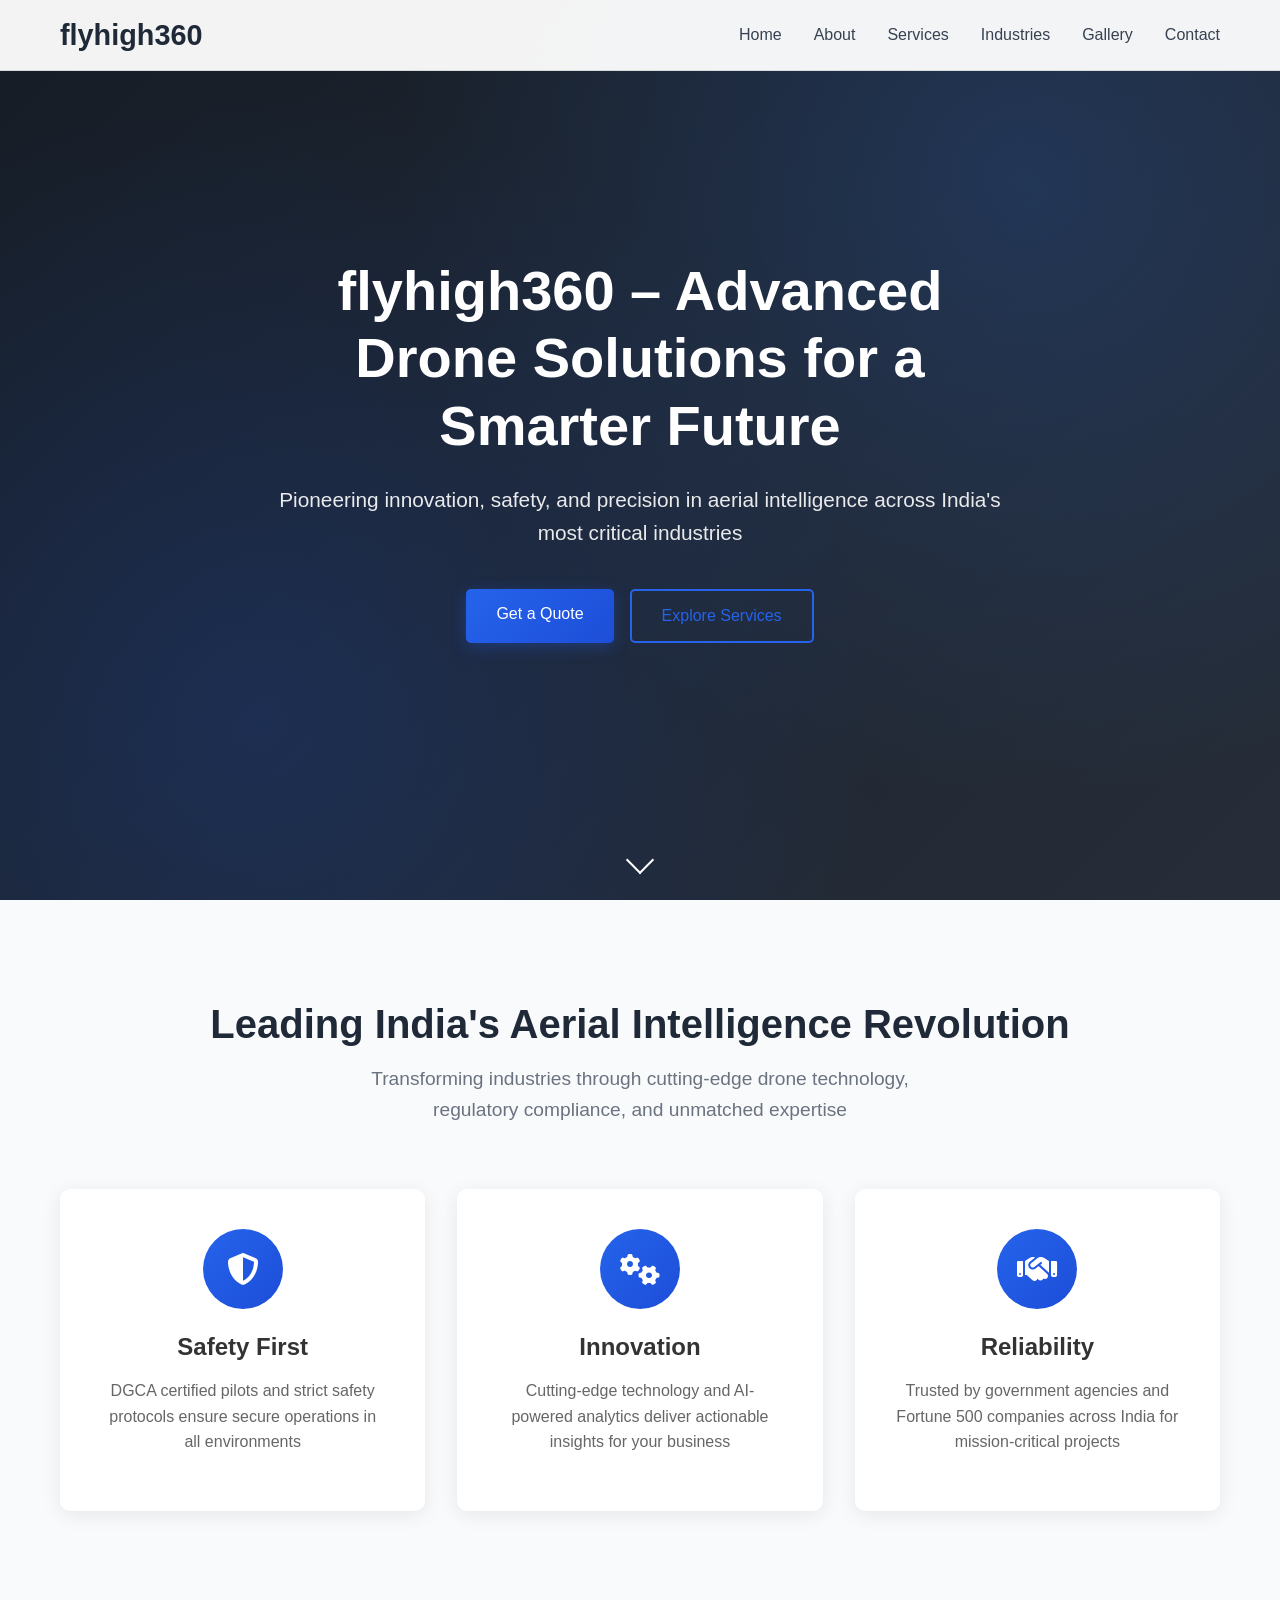
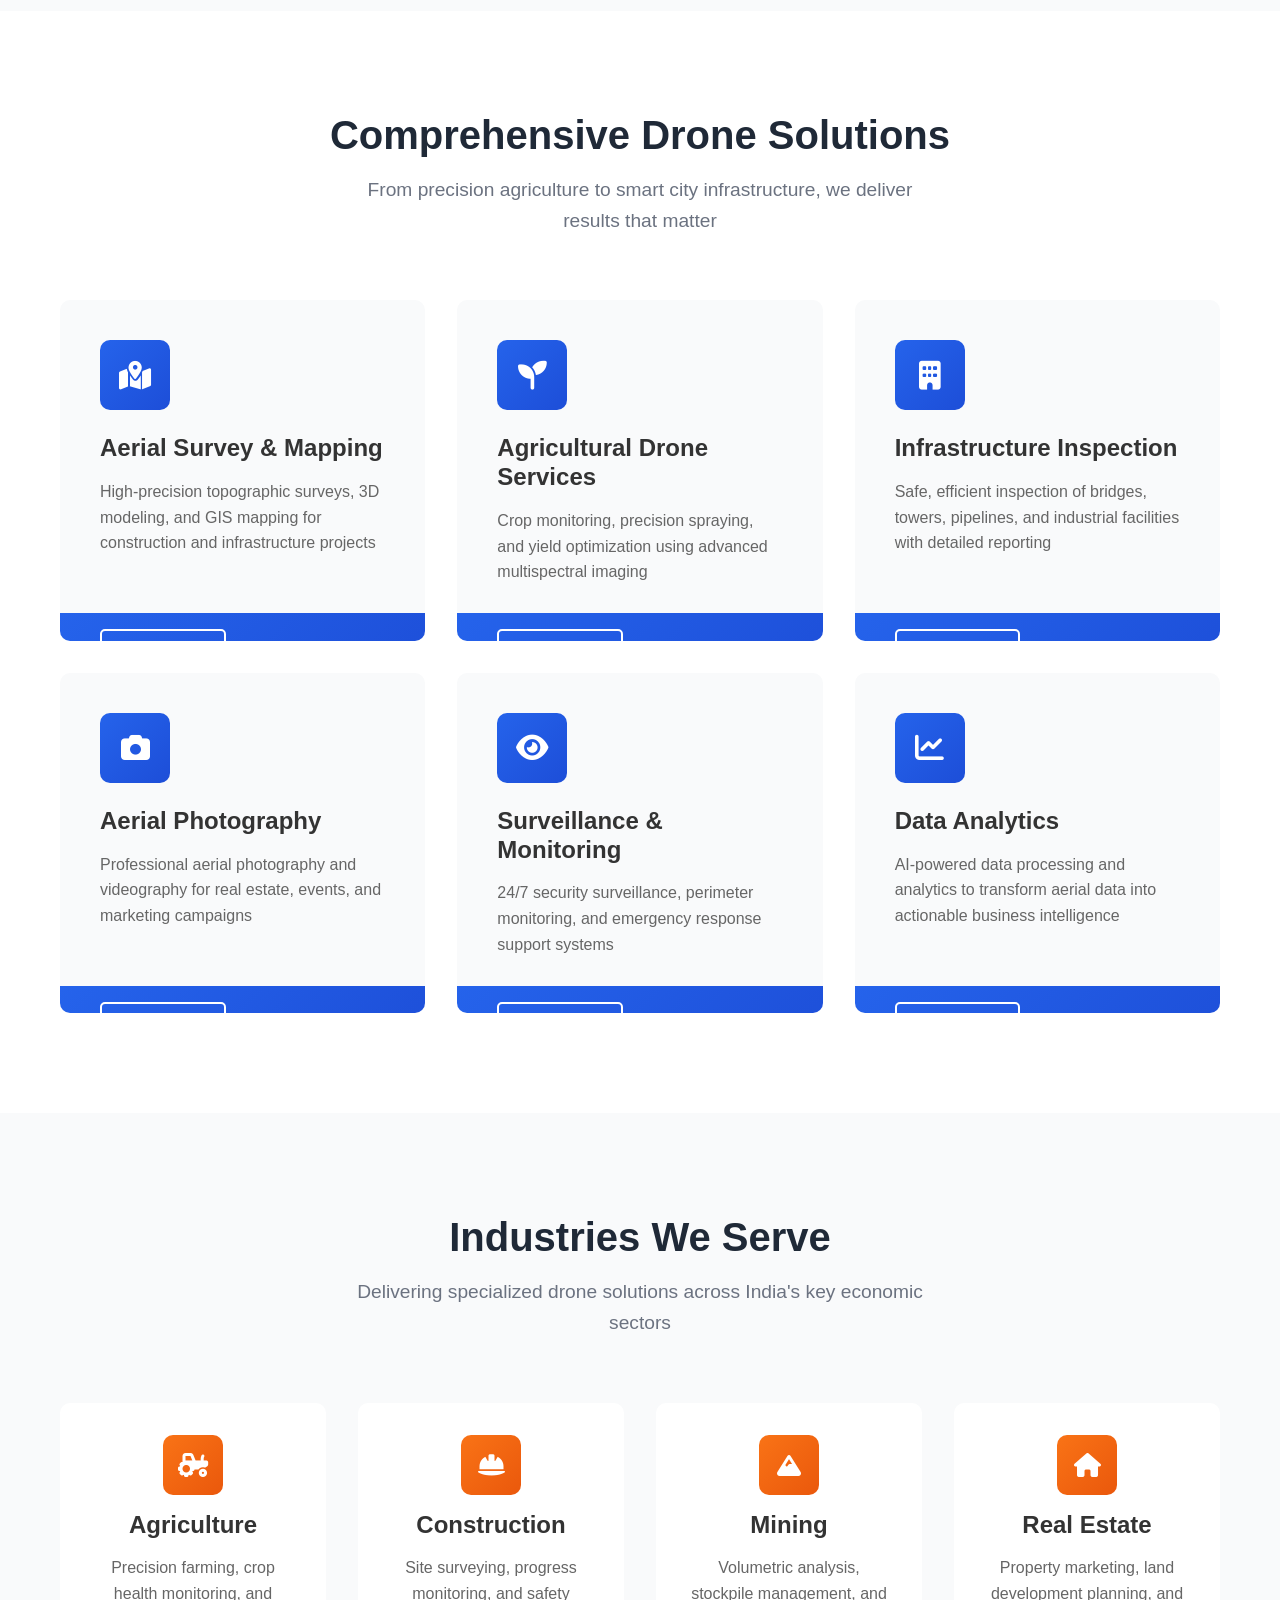
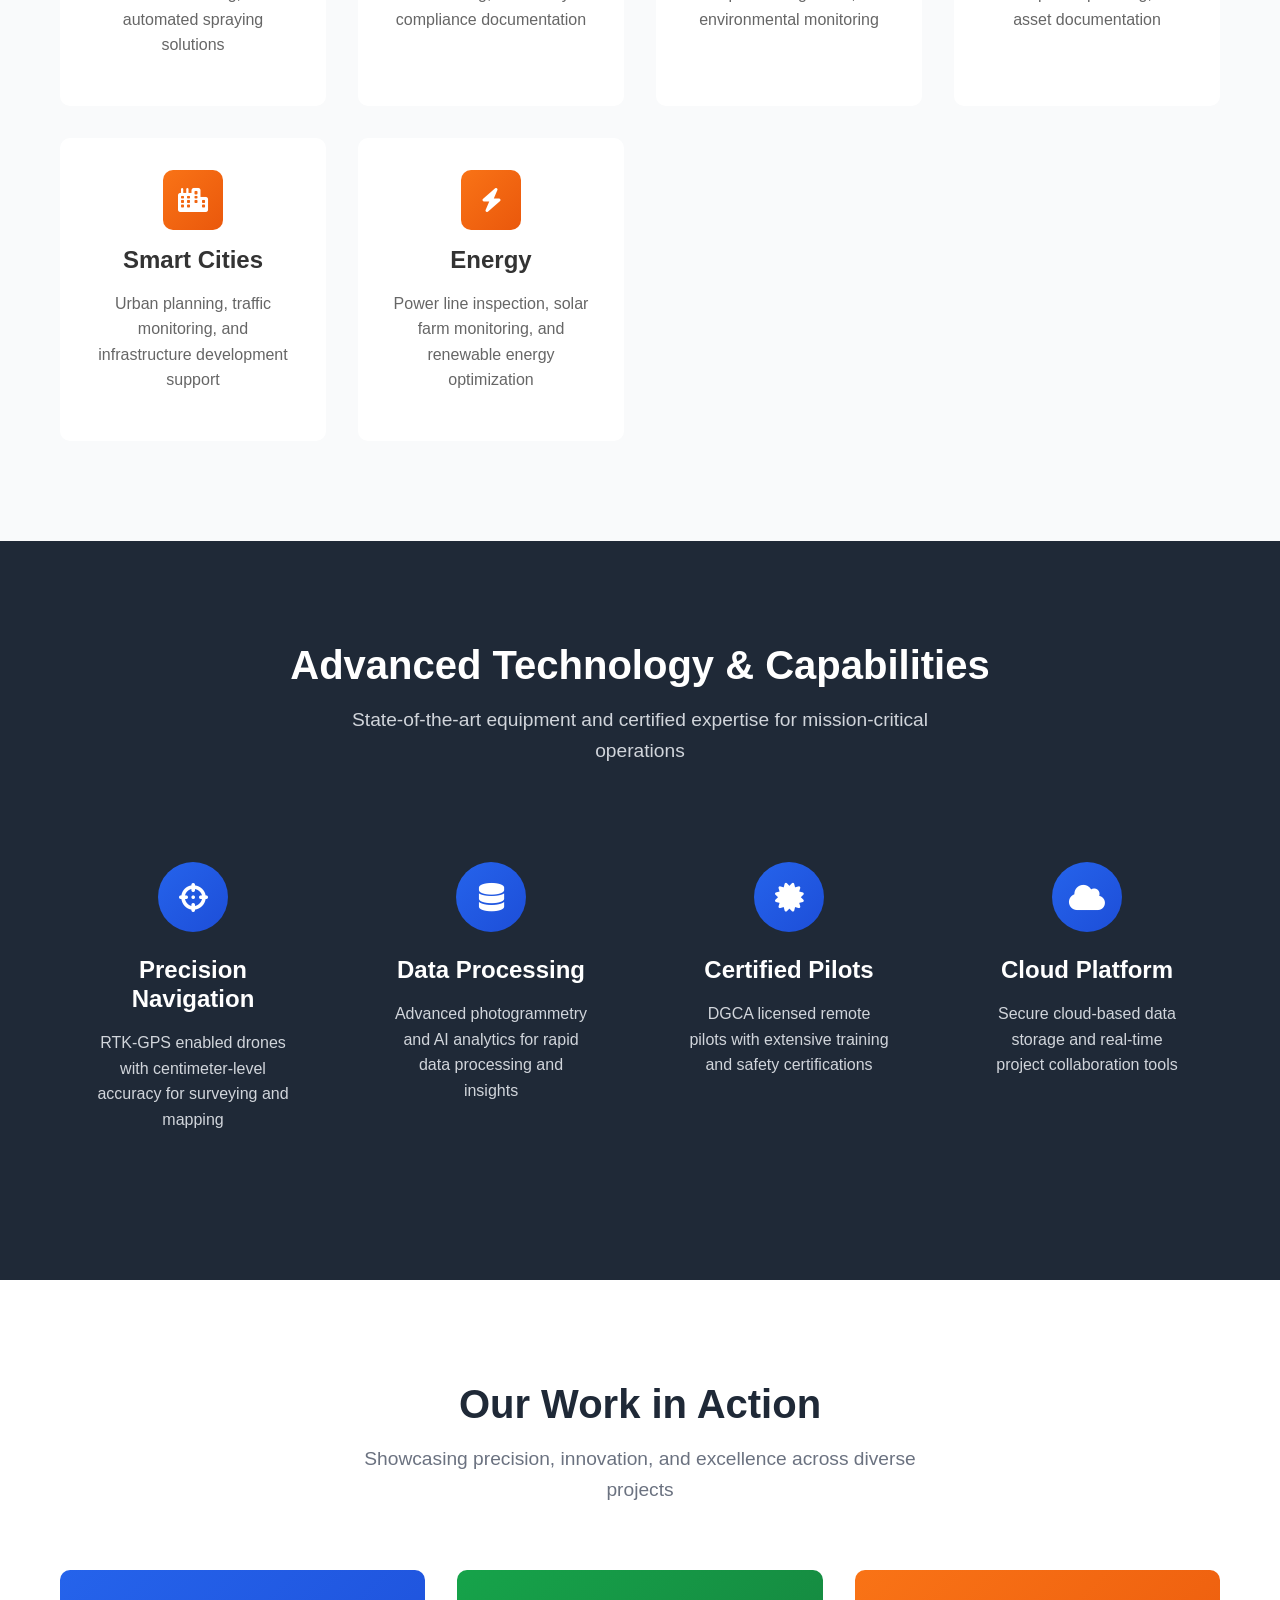
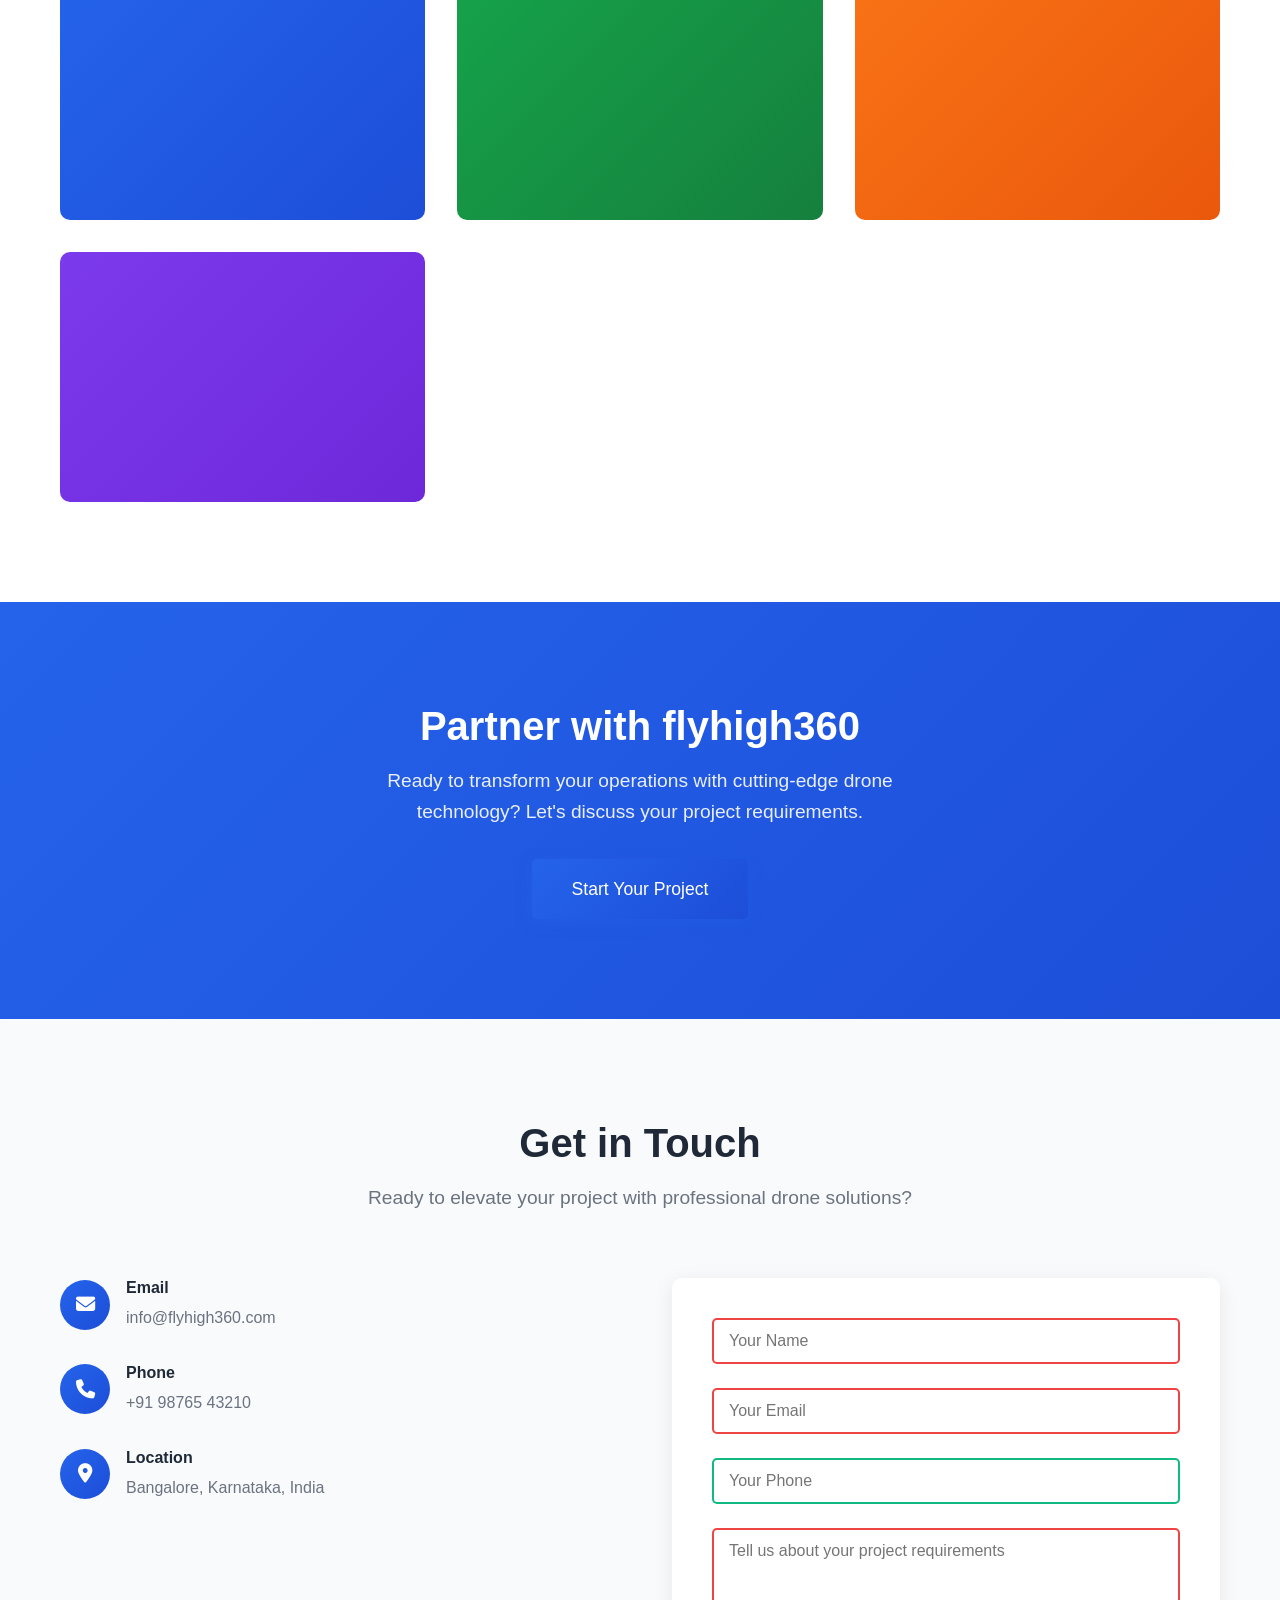
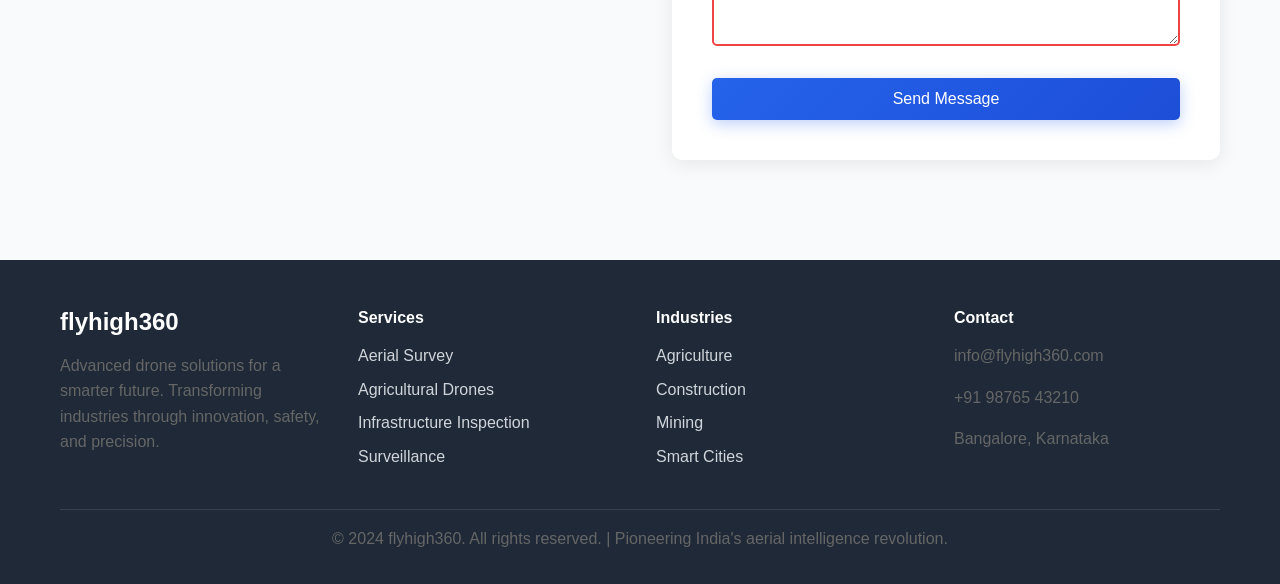
==== index.html @ 631b2ce4 "first commit" ====
<!DOCTYPE html>
<html lang="en">
<head>
    <meta charset="UTF-8">
    <meta name="viewport" content="width=device-width, initial-scale=1.0">
    <title>flyhigh360 - Advanced Drone Solutions for a Smarter Future</title>
    <meta name="description" content="Leading drone technology and services company in India. Aerial surveys, agricultural drones, infrastructure inspection, and smart city solutions.">
    <link rel="stylesheet" href="styles/main.css">
    <link rel="preconnect" href="https://fonts.googleapis.com">
    <link rel="preconnect" href="https://fonts.gstatic.com" crossorigin>
    <link href="https://fonts.googleapis.com/css2?family=Inter:wght@300;400;500;600;700&display=swap" rel="stylesheet">
    <link rel="stylesheet" href="https://cdnjs.cloudflare.com/ajax/libs/font-awesome/6.4.0/css/all.min.css">
</head>
<body>
    <!-- Navigation -->
    <nav class="navbar" id="navbar">
        <div class="nav-container">
            <div class="nav-logo">
                <h2>flyhigh360</h2>
            </div>
            <ul class="nav-menu" id="nav-menu">
                <li class="nav-item">
                    <a href="#home" class="nav-link">Home</a>
                </li>
                <li class="nav-item">
                    <a href="#about" class="nav-link">About</a>
                </li>
                <li class="nav-item">
                    <a href="#services" class="nav-link">Services</a>
                </li>
                <li class="nav-item">
                    <a href="#industries" class="nav-link">Industries</a>
                </li>
                <li class="nav-item">
                    <a href="#gallery" class="nav-link">Gallery</a>
                </li>
                <li class="nav-item">
                    <a href="#contact" class="nav-link">Contact</a>
                </li>
            </ul>
            <div class="nav-toggle" id="mobile-menu">
                <span class="bar"></span>
                <span class="bar"></span>
                <span class="bar"></span>
            </div>
        </div>
    </nav>

    <!-- Hero Section -->
    <section id="home" class="hero">
        <div class="hero-background">
            <div class="hero-overlay"></div>
        </div>
        <div class="hero-content">
            <div class="hero-text">
                <h1 class="hero-title">flyhigh360 – Advanced Drone Solutions for a Smarter Future</h1>
                <p class="hero-subtitle">Pioneering innovation, safety, and precision in aerial intelligence across India's most critical industries</p>
                <div class="hero-buttons">
                    <a href="#contact" class="btn btn-primary">Get a Quote</a>
                    <a href="#services" class="btn btn-secondary">Explore Services</a>
                </div>
            </div>
        </div>
        <div class="scroll-indicator">
            <div class="scroll-arrow"></div>
        </div>
    </section>

    <!-- About Preview Section -->
    <section class="about-preview">
        <div class="container">
            <div class="section-header">
                <h2 class="section-title">Leading India's Aerial Intelligence Revolution</h2>
                <p class="section-subtitle">Transforming industries through cutting-edge drone technology, regulatory compliance, and unmatched expertise</p>
            </div>
            <div class="about-grid">
                <div class="about-card">
                    <div class="card-icon">
                        <i class="fas fa-shield-alt"></i>
                    </div>
                    <h3>Safety First</h3>
                    <p>DGCA certified pilots and strict safety protocols ensure secure operations in all environments</p>
                </div>
                <div class="about-card">
                    <div class="card-icon">
                        <i class="fas fa-cogs"></i>
                    </div>
                    <h3>Innovation</h3>
                    <p>Cutting-edge technology and AI-powered analytics deliver actionable insights for your business</p>
                </div>
                <div class="about-card">
                    <div class="card-icon">
                        <i class="fas fa-handshake"></i>
                    </div>
                    <h3>Reliability</h3>
                    <p>Trusted by government agencies and Fortune 500 companies across India for mission-critical projects</p>
                </div>
            </div>
        </div>
    </section>

    <!-- Services Overview -->
    <section id="services" class="services">
        <div class="container">
            <div class="section-header">
                <h2 class="section-title">Comprehensive Drone Solutions</h2>
                <p class="section-subtitle">From precision agriculture to smart city infrastructure, we deliver results that matter</p>
            </div>
            <div class="services-grid">
                <div class="service-card">
                    <div class="service-icon">
                        <i class="fas fa-map-marked-alt"></i>
                    </div>
                    <h3>Aerial Survey & Mapping</h3>
                    <p>High-precision topographic surveys, 3D modeling, and GIS mapping for construction and infrastructure projects</p>
                    <div class="service-overlay">
                        <a href="#contact" class="service-btn">Learn More</a>
                    </div>
                </div>
                <div class="service-card">
                    <div class="service-icon">
                        <i class="fas fa-seedling"></i>
                    </div>
                    <h3>Agricultural Drone Services</h3>
                    <p>Crop monitoring, precision spraying, and yield optimization using advanced multispectral imaging</p>
                    <div class="service-overlay">
                        <a href="#contact" class="service-btn">Learn More</a>
                    </div>
                </div>
                <div class="service-card">
                    <div class="service-icon">
                        <i class="fas fa-building"></i>
                    </div>
                    <h3>Infrastructure Inspection</h3>
                    <p>Safe, efficient inspection of bridges, towers, pipelines, and industrial facilities with detailed reporting</p>
                    <div class="service-overlay">
                        <a href="#contact" class="service-btn">Learn More</a>
                    </div>
                </div>
                <div class="service-card">
                    <div class="service-icon">
                        <i class="fas fa-camera"></i>
                    </div>
                    <h3>Aerial Photography</h3>
                    <p>Professional aerial photography and videography for real estate, events, and marketing campaigns</p>
                    <div class="service-overlay">
                        <a href="#contact" class="service-btn">Learn More</a>
                    </div>
                </div>
                <div class="service-card">
                    <div class="service-icon">
                        <i class="fas fa-eye"></i>
                    </div>
                    <h3>Surveillance & Monitoring</h3>
                    <p>24/7 security surveillance, perimeter monitoring, and emergency response support systems</p>
                    <div class="service-overlay">
                        <a href="#contact" class="service-btn">Learn More</a>
                    </div>
                </div>
                <div class="service-card">
                    <div class="service-icon">
                        <i class="fas fa-chart-line"></i>
                    </div>
                    <h3>Data Analytics</h3>
                    <p>AI-powered data processing and analytics to transform aerial data into actionable business intelligence</p>
                    <div class="service-overlay">
                        <a href="#contact" class="service-btn">Learn More</a>
                    </div>
                </div>
            </div>
        </div>
    </section>

    <!-- Industries Served -->
    <section id="industries" class="industries">
        <div class="container">
            <div class="section-header">
                <h2 class="section-title">Industries We Serve</h2>
                <p class="section-subtitle">Delivering specialized drone solutions across India's key economic sectors</p>
            </div>
            <div class="industries-grid">
                <div class="industry-card">
                    <div class="industry-icon">
                        <i class="fas fa-tractor"></i>
                    </div>
                    <h3>Agriculture</h3>
                    <p>Precision farming, crop health monitoring, and automated spraying solutions</p>
                </div>
                <div class="industry-card">
                    <div class="industry-icon">
                        <i class="fas fa-hard-hat"></i>
                    </div>
                    <h3>Construction</h3>
                    <p>Site surveying, progress monitoring, and safety compliance documentation</p>
                </div>
                <div class="industry-card">
                    <div class="industry-icon">
                        <i class="fas fa-mountain"></i>
                    </div>
                    <h3>Mining</h3>
                    <p>Volumetric analysis, stockpile management, and environmental monitoring</p>
                </div>
                <div class="industry-card">
                    <div class="industry-icon">
                        <i class="fas fa-home"></i>
                    </div>
                    <h3>Real Estate</h3>
                    <p>Property marketing, land development planning, and asset documentation</p>
                </div>
                <div class="industry-card">
                    <div class="industry-icon">
                        <i class="fas fa-city"></i>
                    </div>
                    <h3>Smart Cities</h3>
                    <p>Urban planning, traffic monitoring, and infrastructure development support</p>
                </div>
                <div class="industry-card">
                    <div class="industry-icon">
                        <i class="fas fa-bolt"></i>
                    </div>
                    <h3>Energy</h3>
                    <p>Power line inspection, solar farm monitoring, and renewable energy optimization</p>
                </div>
            </div>
        </div>
    </section>

    <!-- Technology Section -->
    <section class="technology">
        <div class="container">
            <div class="section-header">
                <h2 class="section-title">Advanced Technology & Capabilities</h2>
                <p class="section-subtitle">State-of-the-art equipment and certified expertise for mission-critical operations</p>
            </div>
            <div class="tech-grid">
                <div class="tech-feature">
                    <div class="tech-icon">
                        <i class="fas fa-crosshairs"></i>
                    </div>
                    <h3>Precision Navigation</h3>
                    <p>RTK-GPS enabled drones with centimeter-level accuracy for surveying and mapping</p>
                </div>
                <div class="tech-feature">
                    <div class="tech-icon">
                        <i class="fas fa-database"></i>
                    </div>
                    <h3>Data Processing</h3>
                    <p>Advanced photogrammetry and AI analytics for rapid data processing and insights</p>
                </div>
                <div class="tech-feature">
                    <div class="tech-icon">
                        <i class="fas fa-certificate"></i>
                    </div>
                    <h3>Certified Pilots</h3>
                    <p>DGCA licensed remote pilots with extensive training and safety certifications</p>
                </div>
                <div class="tech-feature">
                    <div class="tech-icon">
                        <i class="fas fa-cloud"></i>
                    </div>
                    <h3>Cloud Platform</h3>
                    <p>Secure cloud-based data storage and real-time project collaboration tools</p>
                </div>
            </div>
        </div>
    </section>

    <!-- Gallery Section -->
    <section id="gallery" class="gallery">
        <div class="container">
            <div class="section-header">
                <h2 class="section-title">Our Work in Action</h2>
                <p class="section-subtitle">Showcasing precision, innovation, and excellence across diverse projects</p>
            </div>
            <div class="gallery-grid">
                <div class="gallery-item">
                    <div class="gallery-image">
                        <div class="placeholder-image aerial-survey"></div>
                        <div class="gallery-overlay">
                            <h4>Aerial Survey Project</h4>
                            <p>Highway Infrastructure Mapping</p>
                        </div>
                    </div>
                </div>
                <div class="gallery-item">
                    <div class="gallery-image">
                        <div class="placeholder-image agriculture"></div>
                        <div class="gallery-overlay">
                            <h4>Agricultural Monitoring</h4>
                            <p>Crop Health Assessment</p>
                        </div>
                    </div>
                </div>
                <div class="gallery-item">
                    <div class="gallery-image">
                        <div class="placeholder-image construction"></div>
                        <div class="gallery-overlay">
                            <h4>Construction Progress</h4>
                            <p>Smart City Development</p>
                        </div>
                    </div>
                </div>
                <div class="gallery-item">
                    <div class="gallery-image">
                        <div class="placeholder-image inspection"></div>
                        <div class="gallery-overlay">
                            <h4>Infrastructure Inspection</h4>
                            <p>Bridge Safety Assessment</p>
                        </div>
                    </div>
                </div>
            </div>
        </div>
    </section>

    <!-- Call to Action -->
    <section class="cta">
        <div class="container">
            <div class="cta-content">
                <h2>Partner with flyhigh360</h2>
                <p>Ready to transform your operations with cutting-edge drone technology? Let's discuss your project requirements.</p>
                <a href="#contact" class="btn btn-primary btn-large">Start Your Project</a>
            </div>
        </div>
    </section>

    <!-- Contact Section -->
    <section id="contact" class="contact">
        <div class="container">
            <div class="section-header">
                <h2 class="section-title">Get in Touch</h2>
                <p class="section-subtitle">Ready to elevate your project with professional drone solutions?</p>
            </div>
            <div class="contact-content">
                <div class="contact-info">
                    <div class="contact-item">
                        <div class="contact-icon">
                            <i class="fas fa-envelope"></i>
                        </div>
                        <div class="contact-details">
                            <h4>Email</h4>
                            <p>info@flyhigh360.com</p>
                        </div>
                    </div>
                    <div class="contact-item">
                        <div class="contact-icon">
                            <i class="fas fa-phone"></i>
                        </div>
                        <div class="contact-details">
                            <h4>Phone</h4>
                            <p>+91 98765 43210</p>
                        </div>
                    </div>
                    <div class="contact-item">
                        <div class="contact-icon">
                            <i class="fas fa-map-marker-alt"></i>
                        </div>
                        <div class="contact-details">
                            <h4>Location</h4>
                            <p>Bangalore, Karnataka, India</p>
                        </div>
                    </div>
                </div>
                <form class="contact-form">
                    <div class="form-group">
                        <input type="text" id="name" name="name" placeholder="Your Name" required>
                    </div>
                    <div class="form-group">
                        <input type="email" id="email" name="email" placeholder="Your Email" required>
                    </div>
                    <div class="form-group">
                        <input type="tel" id="phone" name="phone" placeholder="Your Phone">
                    </div>
                    <div class="form-group">
                        <textarea id="message" name="message" placeholder="Tell us about your project requirements" rows="5" required></textarea>
                    </div>
                    <button type="submit" class="btn btn-primary btn-full">Send Message</button>
                </form>
            </div>
        </div>
    </section>

    <!-- Footer -->
    <footer class="footer">
        <div class="container">
            <div class="footer-content">
                <div class="footer-section">
                    <h3>flyhigh360</h3>
                    <p>Advanced drone solutions for a smarter future. Transforming industries through innovation, safety, and precision.</p>
                </div>
                <div class="footer-section">
                    <h4>Services</h4>
                    <ul>
                        <li><a href="#services">Aerial Survey</a></li>
                        <li><a href="#services">Agricultural Drones</a></li>
                        <li><a href="#services">Infrastructure Inspection</a></li>
                        <li><a href="#services">Surveillance</a></li>
                    </ul>
                </div>
                <div class="footer-section">
                    <h4>Industries</h4>
                    <ul>
                        <li><a href="#industries">Agriculture</a></li>
                        <li><a href="#industries">Construction</a></li>
                        <li><a href="#industries">Mining</a></li>
                        <li><a href="#industries">Smart Cities</a></li>
                    </ul>
                </div>
                <div class="footer-section">
                    <h4>Contact</h4>
                    <p>info@flyhigh360.com</p>
                    <p>+91 98765 43210</p>
                    <p>Bangalore, Karnataka</p>
                </div>
            </div>
            <div class="footer-bottom">
                <p>&copy; 2024 flyhigh360. All rights reserved. | Pioneering India's aerial intelligence revolution.</p>
            </div>
        </div>
    </footer>

    <script src="scripts/main.js"></script>
</body>
</html>
---- styles/main.css ----
/* Reset and Base Styles */
* {
    margin: 0;
    padding: 0;
    box-sizing: border-box;
    font-family:'Franklin Gothic Medium', 'Arial Narrow', Arial, sans-serif;
}

html {
    scroll-behavior: smooth;
}

body {
    font-family: 'Inter', sans-serif;
    line-height: 1.6;
    color: #333;
    background-color: #ffffff;
    overflow-x: hidden;
}

.container {
    max-width: 1200px;
    margin: 0 auto;
    padding: 0 20px;
}

/* Typography */
h1, h2, h3, h4, h5, h6 {
    font-weight: 600;
    line-height: 1.2;
    margin-bottom: 1rem;
}

h1 {
    font-size: 3.5rem;
    font-weight: 700;
}

h2 {
    font-size: 2.5rem;
}

h3 {
    font-size: 1.5rem;
}

p {
    margin-bottom: 1rem;
    color: #666;
}

/* Buttons */
.btn {
    display: inline-block;
    padding: 12px 30px;
    text-decoration: none;
    border-radius: 5px;
    font-weight: 500;
    text-align: center;
    transition: all 0.3s ease;
    border: none;
    cursor: pointer;
    font-size: 1rem;
}

.btn-primary {
    background: linear-gradient(135deg, #2563eb, #1d4ed8);
    color: white;
    box-shadow: 0 4px 15px rgba(37, 99, 235, 0.3);
}

.btn-primary:hover {
    transform: translateY(-2px);
    box-shadow: 0 8px 25px rgba(37, 99, 235, 0.4);
}

.btn-secondary {
    background: transparent;
    color: #2563eb;
    border: 2px solid #2563eb;
}

.btn-secondary:hover {
    background: #2563eb;
    color: white;
    transform: translateY(-2px);
}

.btn-large {
    padding: 16px 40px;
    font-size: 1.1rem;
}

.btn-full {
    width: 100%;
}

/* Navigation */
.navbar {
    position: fixed;
    top: 0;
    width: 100%;
    background: rgba(255, 255, 255, 0.95);
    -webkit-backdrop-filter: blur(10px);
    backdrop-filter: blur(10px);
    z-index: 1000;
    transition: all 0.3s ease;
    border-bottom: 1px solid rgba(0, 0, 0, 0.1);
}

.navbar.scrolled {
    background: rgba(255, 255, 255, 0.98);
    box-shadow: 0 2px 20px rgba(0, 0, 0, 0.1);
}

.nav-container {
    max-width: 1200px;
    margin: 0 auto;
    padding: 0 20px;
    display: flex;
    justify-content: space-between;
    align-items: center;
    height: 70px;
}

.nav-logo h2 {
    color: #1f2937;
    font-size: 1.8rem;
    font-weight: 700;
    margin: 0;
}

.nav-menu {
    display: flex;
    list-style: none;
    gap: 2rem;
}

.nav-link {
    text-decoration: none;
    color: #374151;
    font-weight: 500;
    transition: all 0.3s ease;
    position: relative;
}

.nav-link:hover {
    color: #2563eb;
}

.nav-link::after {
    content: '';
    position: absolute;
    width: 0;
    height: 2px;
    bottom: -5px;
    left: 0;
    background: #2563eb;
    transition: width 0.3s ease;
}

.nav-link:hover::after {
    width: 100%;
}

.nav-toggle {
    display: none;
    flex-direction: column;
    cursor: pointer;
}

.bar {
    width: 25px;
    height: 3px;
    background: #374151;
    margin: 3px 0;
    transition: 0.3s;
}

/* Hero Section */
.hero {
    height: 100vh;
    position: relative;
    display: flex;
    align-items: center;
    justify-content: center;
    text-align: center;
    color: white;
    overflow: hidden;
}

.hero-background {
    position: absolute;
    top: 0;
    left: 0;
    width: 100%;
    height: 100%;
    background: linear-gradient(135deg, #1f2937 0%, #374151 100%);
    z-index: -2;
}

.hero-background::before {
    content: '';
    position: absolute;
    top: 0;
    left: 0;
    width: 100%;
    height: 100%;
    background-image: 
        radial-gradient(circle at 20% 80%, rgba(37, 99, 235, 0.3) 0%, transparent 50%),
        radial-gradient(circle at 80% 20%, rgba(59, 130, 246, 0.3) 0%, transparent 50%);
    z-index: -1;
}

.hero-overlay {
    position: absolute;
    top: 0;
    left: 0;
    width: 100%;
    height: 100%;
    background: rgba(0, 0, 0, 0.3);
    z-index: -1;
}

.hero-content {
    max-width: 800px;
    padding: 0 20px;
    animation: heroFadeIn 1.2s ease-out;
}

.hero-title {
    font-size: 3.5rem;
    font-weight: 700;
    margin-bottom: 1.5rem;
    animation: slideUp 1s ease-out 0.3s both;
}

.hero-subtitle {
    font-size: 1.3rem;
    margin-bottom: 2.5rem;
    color: rgba(255, 255, 255, 0.9);
    animation: slideUp 1s ease-out 0.6s both;
}

.hero-buttons {
    display: flex;
    gap: 1rem;
    justify-content: center;
    flex-wrap: wrap;
    animation: slideUp 1s ease-out 0.9s both;
}

.scroll-indicator {
    position: absolute;
    bottom: 30px;
    left: 50%;
    transform: translateX(-50%);
    animation: bounce 2s infinite;
}

.scroll-arrow {
    width: 20px;
    height: 20px;
    border-right: 2px solid white;
    border-bottom: 2px solid white;
    transform: rotate(45deg);
}

/* Section Styles */
section {
    padding: 100px 0;
}

.section-header {
    text-align: center;
    margin-bottom: 4rem;
    opacity: 0;
    transform: translateY(30px);
    animation: fadeInUp 0.8s ease-out forwards;
}

.section-title {
    color: #1f2937;
    margin-bottom: 1rem;
}

.section-subtitle {
    font-size: 1.2rem;
    color: #6b7280;
    max-width: 600px;
    margin: 0 auto;
}

/* About Preview Section */
.about-preview {
    background: #f9fafb;
}

.about-grid {
    display: grid;
    grid-template-columns: repeat(auto-fit, minmax(300px, 1fr));
    gap: 2rem;
}

.about-card {
    background: white;
    padding: 2.5rem;
    border-radius: 10px;
    text-align: center;
    box-shadow: 0 4px 20px rgba(0, 0, 0, 0.08);
    transition: all 0.3s ease;
    opacity: 0;
    transform: translateY(30px);
    animation: fadeInUp 0.8s ease-out forwards;
}

.about-card:nth-child(2) {
    animation-delay: 0.2s;
}

.about-card:nth-child(3) {
    animation-delay: 0.4s;
}

.about-card:hover {
    transform: translateY(-10px);
    box-shadow: 0 10px 40px rgba(0, 0, 0, 0.15);
}

.card-icon {
    width: 80px;
    height: 80px;
    background: linear-gradient(135deg, #2563eb, #1d4ed8);
    border-radius: 50%;
    display: flex;
    align-items: center;
    justify-content: center;
    margin: 0 auto 1.5rem;
    transition: all 0.3s ease;
}

.card-icon i {
    font-size: 2rem;
    color: white;
}

.about-card:hover .card-icon {
    transform: scale(1.1) rotate(5deg);
}

/* Services Section */
.services {
    background: white;
}

.services-grid {
    display: grid;
    grid-template-columns: repeat(auto-fit, minmax(350px, 1fr));
    gap: 2rem;
}

.service-card {
    background: #f9fafb;
    padding: 2.5rem;
    border-radius: 10px;
    position: relative;
    overflow: hidden;
    transition: all 0.3s ease;
    opacity: 0;
    transform: translateY(30px);
    animation: fadeInUp 0.8s ease-out forwards;
}

.service-card:nth-child(2) { animation-delay: 0.1s; }
.service-card:nth-child(3) { animation-delay: 0.2s; }
.service-card:nth-child(4) { animation-delay: 0.3s; }
.service-card:nth-child(5) { animation-delay: 0.4s; }
.service-card:nth-child(6) { animation-delay: 0.5s; }

.service-card:hover {
    transform: translateY(-10px);
    box-shadow: 0 15px 40px rgba(0, 0, 0, 0.1);
    background: white;
}

.service-icon {
    width: 70px;
    height: 70px;
    background: linear-gradient(135deg, #2563eb, #1d4ed8);
    border-radius: 10px;
    display: flex;
    align-items: center;
    justify-content: center;
    margin-bottom: 1.5rem;
    transition: all 0.3s ease;
}

.service-icon i {
    font-size: 1.8rem;
    color: white;
}

.service-card:hover .service-icon {
    transform: scale(1.1) rotate(5deg);
}

.service-overlay {
    position: absolute;
    bottom: -50px;
    left: 0;
    right: 0;
    padding: 1rem 2.5rem;
    background: linear-gradient(135deg, #2563eb, #1d4ed8);
    transition: all 0.3s ease;
}

.service-card:hover .service-overlay {
    bottom: 0;
}

.service-btn {
    color: white;
    text-decoration: none;
    font-weight: 500;
    display: inline-block;
    padding: 8px 20px;
    border: 2px solid white;
    border-radius: 5px;
    transition: all 0.3s ease;
}

.service-btn:hover {
    background: white;
    color: #2563eb;
}

/* Industries Section */
.industries {
    background: #f9fafb;
}

.industries-grid {
    display: grid;
    grid-template-columns: repeat(auto-fit, minmax(250px, 1fr));
    gap: 2rem;
}

.industry-card {
    background: white;
    padding: 2rem;
    border-radius: 10px;
    text-align: center;
    transition: all 0.3s ease;
    opacity: 0;
    transform: translateY(30px);
    animation: fadeInUp 0.8s ease-out forwards;
}

.industry-card:nth-child(2) { animation-delay: 0.1s; }
.industry-card:nth-child(3) { animation-delay: 0.2s; }
.industry-card:nth-child(4) { animation-delay: 0.3s; }
.industry-card:nth-child(5) { animation-delay: 0.4s; }
.industry-card:nth-child(6) { animation-delay: 0.5s; }

.industry-card:hover {
    transform: translateY(-5px);
    box-shadow: 0 10px 30px rgba(0, 0, 0, 0.1);
}

.industry-icon {
    width: 60px;
    height: 60px;
    background: linear-gradient(135deg, #f97316, #ea580c);
    border-radius: 10px;
    display: flex;
    align-items: center;
    justify-content: center;
    margin: 0 auto 1rem;
    transition: all 0.3s ease;
}

.industry-icon i {
    font-size: 1.5rem;
    color: white;
}

.industry-card:hover .industry-icon {
    transform: scale(1.1) rotate(5deg);
}

/* Technology Section */
.technology {
    background: #1f2937;
    color: white;
}

.technology .section-title {
    color: white;
}

.technology .section-subtitle {
    color: #d1d5db;
}

.tech-grid {
    display: grid;
    grid-template-columns: repeat(auto-fit, minmax(250px, 1fr));
    gap: 2rem;
}

.tech-feature {
    text-align: center;
    padding: 2rem;
    opacity: 0;
    transform: translateY(30px);
    animation: fadeInUp 0.8s ease-out forwards;
}

.tech-feature:nth-child(2) { animation-delay: 0.1s; }
.tech-feature:nth-child(3) { animation-delay: 0.2s; }
.tech-feature:nth-child(4) { animation-delay: 0.3s; }

.tech-icon {
    width: 70px;
    height: 70px;
    background: linear-gradient(135deg, #2563eb, #1d4ed8);
    border-radius: 50%;
    display: flex;
    align-items: center;
    justify-content: center;
    margin: 0 auto 1.5rem;
    transition: all 0.3s ease;
}

.tech-icon i {
    font-size: 1.8rem;
    color: white;
}

.tech-feature:hover .tech-icon {
    transform: scale(1.1);
    box-shadow: 0 10px 30px rgba(37, 99, 235, 0.3);
}

.tech-feature h3 {
    color: white;
    margin-bottom: 1rem;
}

.tech-feature p {
    color: #d1d5db;
}

/* Gallery Section */
.gallery {
    background: white;
}

.gallery-grid {
    display: grid;
    grid-template-columns: repeat(auto-fit, minmax(300px, 1fr));
    gap: 2rem;
}

.gallery-item {
    position: relative;
    overflow: hidden;
    border-radius: 10px;
    opacity: 0;
    transform: translateY(30px);
    animation: fadeInUp 0.8s ease-out forwards;
}

.gallery-item:nth-child(2) { animation-delay: 0.1s; }
.gallery-item:nth-child(3) { animation-delay: 0.2s; }
.gallery-item:nth-child(4) { animation-delay: 0.3s; }

.gallery-image {
    position: relative;
    height: 250px;
    overflow: hidden;
}

.placeholder-image {
    width: 100%;
    height: 100%;
    background-size: cover;
    background-position: center;
    transition: all 0.3s ease;
}

.aerial-survey {
    background: linear-gradient(135deg, #2563eb, #1d4ed8);
}

.agriculture {
    background: linear-gradient(135deg, #16a34a, #15803d);
}

.construction {
    background: linear-gradient(135deg, #f97316, #ea580c);
}

.inspection {
    background: linear-gradient(135deg, #7c3aed, #6d28d9);
}

.gallery-overlay {
    position: absolute;
    bottom: 0;
    left: 0;
    right: 0;
    background: linear-gradient(transparent, rgba(0, 0, 0, 0.8));
    color: white;
    padding: 2rem;
    transform: translateY(100%);
    transition: all 0.3s ease;
}

.gallery-item:hover .gallery-overlay {
    transform: translateY(0);
}

.gallery-item:hover .placeholder-image {
    transform: scale(1.1);
}

/* CTA Section */
.cta {
    background: linear-gradient(135deg, #2563eb, #1d4ed8);
    color: white;
    text-align: center;
}

.cta-content h2 {
    color: white;
    font-size: 2.5rem;
    margin-bottom: 1rem;
}

.cta-content p {
    font-size: 1.2rem;
    color: rgba(255, 255, 255, 0.9);
    margin-bottom: 2rem;
    max-width: 600px;
    margin-left: auto;
    margin-right: auto;
}

/* Contact Section */
.contact {
    background: #f9fafb;
}

.contact-content {
    display: grid;
    grid-template-columns: 1fr 1fr;
    gap: 4rem;
    align-items: start;
}

.contact-info {
    display: flex;
    flex-direction: column;
    gap: 2rem;
}

.contact-item {
    display: flex;
    align-items: center;
    gap: 1rem;
}

.contact-icon {
    width: 50px;
    height: 50px;
    background: linear-gradient(135deg, #2563eb, #1d4ed8);
    border-radius: 50%;
    display: flex;
    align-items: center;
    justify-content: center;
    flex-shrink: 0;
}

.contact-icon i {
    color: white;
    font-size: 1.2rem;
}

.contact-details h4 {
    color: #1f2937;
    margin-bottom: 0.5rem;
}

.contact-details p {
    color: #6b7280;
    margin: 0;
}

.contact-form {
    background: white;
    padding: 2.5rem;
    border-radius: 10px;
    box-shadow: 0 4px 20px rgba(0, 0, 0, 0.08);
}

.form-group {
    margin-bottom: 1.5rem;
}

.form-group input,
.form-group textarea {
    width: 100%;
    padding: 12px 15px;
    border: 2px solid #e5e7eb;
    border-radius: 5px;
    font-size: 1rem;
    transition: all 0.3s ease;
    font-family: inherit;
}

.form-group input:focus,
.form-group textarea:focus {
    outline: none;
    border-color: #2563eb;
    box-shadow: 0 0 0 3px rgba(37, 99, 235, 0.1);
}

/* Footer */
.footer {
    background: #1f2937;
    color: white;
    padding: 3rem 0 1rem;
}

.footer-content {
    display: grid;
    grid-template-columns: repeat(auto-fit, minmax(250px, 1fr));
    gap: 2rem;
    margin-bottom: 2rem;
}

.footer-section h3,
.footer-section h4 {
    color: white;
    margin-bottom: 1rem;
}

.footer-section ul {
    list-style: none;
}

.footer-section ul li {
    margin-bottom: 0.5rem;
}

.footer-section ul li a {
    color: #d1d5db;
    text-decoration: none;
    transition: color 0.3s ease;
}

.footer-section ul li a:hover {
    color: #2563eb;
}

.footer-bottom {
    border-top: 1px solid #374151;
    padding-top: 1rem;
    text-align: center;
    color: #9ca3af;
}

/* Animations */
@keyframes fadeInUp {
    from {
        opacity: 0;
        transform: translateY(30px);
    }
    to {
        opacity: 1;
        transform: translateY(0);
    }
}

@keyframes slideUp {
    from {
        opacity: 0;
        transform: translateY(50px);
    }
    to {
        opacity: 1;
        transform: translateY(0);
    }
}

@keyframes heroFadeIn {
    from {
        opacity: 0;
        transform: scale(0.95);
    }
    to {
        opacity: 1;
        transform: scale(1);
    }
}

@keyframes bounce {
    0%, 20%, 50%, 80%, 100% {
        transform: translateX(-50%) translateY(0);
    }
    40% {
        transform: translateX(-50%) translateY(-10px);
    }
    60% {
        transform: translateX(-50%) translateY(-5px);
    }
}

/* Responsive Design */
@media (max-width: 768px) {
    .nav-menu {
        position: fixed;
        left: -100%;
        top: 70px;
        flex-direction: column;
        background-color: white;
        width: 100%;
        text-align: center;
        transition: 0.3s;
        box-shadow: 0 10px 27px rgba(0, 0, 0, 0.05);
        padding: 2rem 0;
    }

    .nav-menu.active {
        left: 0;
    }

    .nav-toggle {
        display: flex;
    }

    .hero-title {
        font-size: 2.5rem;
    }

    .hero-subtitle {
        font-size: 1.1rem;
    }

    .hero-buttons {
        flex-direction: column;
        align-items: center;
    }

    .hero-buttons .btn {
        width: 200px;
    }

    h2 {
        font-size: 2rem;
    }

    .contact-content {
        grid-template-columns: 1fr;
        gap: 2rem;
    }

    .services-grid,
    .industries-grid {
        grid-template-columns: 1fr;
    }

    .about-grid {
        grid-template-columns: 1fr;
    }

    section {
        padding: 60px 0;
    }
}

@media (max-width: 480px) {
    .hero-title {
        font-size: 2rem;
    }

    .container {
        padding: 0 15px;
    }

    .about-card,
    .service-card {
        padding: 2rem;
    }
}

/* Scroll animations */
.fade-in {
    opacity: 0;
    transform: translateY(30px);
    transition: all 0.8s ease;
}

.fade-in.visible {
    opacity: 1;
    transform: translateY(0);
}
/* Additional Styles for About and Other Pages */

/* Page Header */
.page-header {
    background: linear-gradient(135deg, #1f2937 0%, #374151 100%);
    color: white;
    padding: 120px 0 80px;
    text-align: center;
    margin-top: 70px;
}

.page-header h1 {
    font-size: 3rem;
    margin-bottom: 1rem;
    animation: slideUp 1s ease-out;
}

.page-header p {
    font-size: 1.2rem;
    color: rgba(255, 255, 255, 0.9);
    animation: slideUp 1s ease-out 0.3s both;
}

/* Company Overview */
.company-overview {
    padding: 100px 0;
    background: white;
}

.overview-content {
    display: grid;
    grid-template-columns: 1fr 1fr;
    gap: 4rem;
    align-items: center;
}

.overview-text h2 {
    color: #1f2937;
    margin-bottom: 2rem;
}

.overview-text p {
    font-size: 1.1rem;
    line-height: 1.8;
    margin-bottom: 1.5rem;
}

.overview-stats {
    display: grid;
    grid-template-columns: repeat(2, 1fr);
    gap: 2rem;
    margin-top: 3rem;
}

.stat-item {
    text-align: center;
    padding: 1.5rem;
    background: #f9fafb;
    border-radius: 10px;
    transition: all 0.3s ease;
}

.stat-item:hover {
    transform: translateY(-5px);
    box-shadow: 0 10px 30px rgba(0, 0, 0, 0.1);
}

.stat-item h3 {
    font-size: 2.5rem;
    color: #2563eb;
    margin-bottom: 0.5rem;
    font-weight: 700;
}

.stat-item p {
    color: #6b7280;
    font-weight: 500;
    margin: 0;
}

.overview-image {
    position: relative;
}

.company-image {
    width: 100%;
    height: 400px;
    background: linear-gradient(135deg, #2563eb, #1d4ed8);
    border-radius: 15px;
    position: relative;
    overflow: hidden;
}

.company-image::before {
    content: '';
    position: absolute;
    top: 50%;
    left: 50%;
    transform: translate(-50%, -50%);
    width: 100px;
    height: 100px;
    background: rgba(255, 255, 255, 0.2);
    border-radius: 50%;
}

/* Mission & Vision */
.mission-vision {
    background: #f9fafb;
    padding: 100px 0;
}

.mv-grid {
    display: grid;
    grid-template-columns: repeat(auto-fit, minmax(400px, 1fr));
    gap: 3rem;
}

.mv-card {
    background: white;
    padding: 3rem;
    border-radius: 15px;
    text-align: center;
    box-shadow: 0 4px 20px rgba(0, 0, 0, 0.08);
    transition: all 0.3s ease;
}

.mv-card:hover {
    transform: translateY(-10px);
    box-shadow: 0 15px 40px rgba(0, 0, 0, 0.15);
}

.mv-icon {
    width: 80px;
    height: 80px;
    background: linear-gradient(135deg, #2563eb, #1d4ed8);
    border-radius: 50%;
    display: flex;
    align-items: center;
    justify-content: center;
    margin: 0 auto 2rem;
    transition: all 0.3s ease;
}

.mv-icon i {
    font-size: 2rem;
    color: white;
}

.mv-card:hover .mv-icon {
    transform: scale(1.1) rotate(5deg);
}

.mv-card h3 {
    color: #1f2937;
    font-size: 1.8rem;
    margin-bottom: 1.5rem;
}

.mv-card p {
    font-size: 1.1rem;
    line-height: 1.8;
}

/* Core Values */
.core-values {
    padding: 100px 0;
    background: white;
}

.values-grid {
    display: grid;
    grid-template-columns: repeat(auto-fit, minmax(300px, 1fr));
    gap: 2rem;
}

.value-card {
    background: #f9fafb;
    padding: 2.5rem;
    border-radius: 10px;
    text-align: center;
    transition: all 0.3s ease;
    opacity: 0;
    transform: translateY(30px);
    animation: fadeInUp 0.8s ease-out forwards;
}

.value-card:nth-child(2) { animation-delay: 0.1s; }
.value-card:nth-child(3) { animation-delay: 0.2s; }
.value-card:nth-child(4) { animation-delay: 0.3s; }
.value-card:nth-child(5) { animation-delay: 0.4s; }
.value-card:nth-child(6) { animation-delay: 0.5s; }

.value-card:hover {
    transform: translateY(-5px);
    box-shadow: 0 10px 30px rgba(0, 0, 0, 0.1);
    background: white;
}

.value-icon {
    width: 60px;
    height: 60px;
    background: linear-gradient(135deg, #f97316, #ea580c);
    border-radius: 10px;
    display: flex;
    align-items: center;
    justify-content: center;
    margin: 0 auto 1.5rem;
    transition: all 0.3s ease;
}

.value-icon i {
    font-size: 1.5rem;
    color: white;
}

.value-card:hover .value-icon {
    transform: scale(1.1) rotate(5deg);
}

/* Team Section */
.team {
    background: #f9fafb;
    padding: 100px 0;
}

.team-grid {
    display: grid;
    grid-template-columns: repeat(auto-fit, minmax(300px, 1fr));
    gap: 3rem;
}

.team-member {
    background: white;
    padding: 2.5rem;
    border-radius: 15px;
    text-align: center;
    box-shadow: 0 4px 20px rgba(0, 0, 0, 0.08);
    transition: all 0.3s ease;
}

.team-member:hover {
    transform: translateY(-10px);
    box-shadow: 0 15px 40px rgba(0, 0, 0, 0.15);
}

.member-image {
    margin-bottom: 2rem;
}

.placeholder-avatar {
    width: 120px;
    height: 120px;
    border-radius: 50%;
    margin: 0 auto;
    position: relative;
}

.placeholder-avatar.ceo {
    background: linear-gradient(135deg, #2563eb, #1d4ed8);
}

.placeholder-avatar.cto {
    background: linear-gradient(135deg, #7c3aed, #6d28d9);
}

.placeholder-avatar.ops {
    background: linear-gradient(135deg, #16a34a, #15803d);
}

.placeholder-avatar::before {
    content: '';
    position: absolute;
    top: 50%;
    left: 50%;
    transform: translate(-50%, -50%);
    width: 60px;
    height: 60px;
    background: rgba(255, 255, 255, 0.3);
    border-radius: 50%;
}

.member-info h3 {
    color: #1f2937;
    margin-bottom: 0.5rem;
}

.member-role {
    color: #2563eb;
    font-weight: 600;
    margin-bottom: 1rem;
}

.member-bio {
    color: #6b7280;
    line-height: 1.6;
}

/* Certifications */
.certifications {
    background: white;
    padding: 100px 0;
}

.cert-grid {
    display: grid;
    grid-template-columns: repeat(auto-fit, minmax(250px, 1fr));
    gap: 2rem;
}

.cert-card {
    background: #f9fafb;
    padding: 2.5rem;
    border-radius: 10px;
    text-align: center;
    transition: all 0.3s ease;
    border: 2px solid transparent;
}

.cert-card:hover {
    transform: translateY(-5px);
    box-shadow: 0 10px 30px rgba(0, 0, 0, 0.1);
    border-color: #2563eb;
    background: white;
}

.cert-icon {
    width: 60px;
    height: 60px;
    background: linear-gradient(135deg, #16a34a, #15803d);
    border-radius: 10px;
    display: flex;
    align-items: center;
    justify-content: center;
    margin: 0 auto 1.5rem;
    transition: all 0.3s ease;
}

.cert-icon i {
    font-size: 1.5rem;
    color: white;
}

.cert-card:hover .cert-icon {
    transform: scale(1.1) rotate(5deg);
}

/* Navigation Active State */
.nav-link.active {
    color: #2563eb;
}

.nav-link.active::after {
    width: 100%;
}

/* Service Detail Pages */
.service-detail {
    padding: 100px 0;
    background: white;
}

.service-hero {
    background: linear-gradient(135deg, #1f2937 0%, #374151 100%);
    color: white;
    padding: 120px 0 80px;
    text-align: center;
    margin-top: 70px;
}

.service-content {
    display: grid;
    grid-template-columns: 2fr 1fr;
    gap: 4rem;
    margin-top: 4rem;
}

.service-main h3 {
    color: #1f2937;
    margin-bottom: 1.5rem;
    margin-top: 2rem;
}

.service-main p {
    font-size: 1.1rem;
    line-height: 1.8;
    margin-bottom: 1.5rem;
}

.service-main ul {
    margin: 1.5rem 0;
    padding-left: 2rem;
}

.service-main ul li {
    margin-bottom: 0.5rem;
    color: #6b7280;
}

.service-sidebar {
    background: #f9fafb;
    padding: 2.5rem;
    border-radius: 15px;
    height: fit-content;
}

.sidebar-cta {
    text-align: center;
    margin-bottom: 2rem;
}

.sidebar-cta h4 {
    color: #1f2937;
    margin-bottom: 1rem;
}

.sidebar-info {
    margin-top: 2rem;
}

.info-item {
    display: flex;
    align-items: center;
    margin-bottom: 1rem;
    padding: 1rem;
    background: white;
    border-radius: 8px;
}

.info-icon {
    width: 40px;
    height: 40px;
    background: linear-gradient(135deg, #2563eb, #1d4ed8);
    border-radius: 50%;
    display: flex;
    align-items: center;
    justify-content: center;
    margin-right: 1rem;
    flex-shrink: 0;
}

.info-icon i {
    color: white;
    font-size: 1rem;
}

.info-text h5 {
    color: #1f2937;
    margin-bottom: 0.25rem;
    font-size: 0.9rem;
}

.info-text p {
    color: #6b7280;
    margin: 0;
    font-size: 0.9rem;
}

/* Responsive Design for Additional Pages */
@media (max-width: 768px) {
    .page-header h1 {
        font-size: 2.5rem;
    }

    .overview-content {
        grid-template-columns: 1fr;
        gap: 2rem;
    }

    .overview-stats {
        grid-template-columns: 1fr;
        gap: 1rem;
    }

    .mv-grid {
        grid-template-columns: 1fr;
        gap: 2rem;
    }

    .mv-card {
        padding: 2rem;
    }

    .values-grid {
        grid-template-columns: 1fr;
    }

    .team-grid {
        grid-template-columns: 1fr;
    }

    .cert-grid {
        grid-template-columns: repeat(auto-fit, minmax(200px, 1fr));
    }

    .service-content {
        grid-template-columns: 1fr;
        gap: 2rem;
    }

    .service-sidebar {
        order: -1;
    }
}

@media (max-width: 480px) {
    .page-header {
        padding: 100px 0 60px;
    }

    .page-header h1 {
        font-size: 2rem;
    }

    .mv-card,
    .value-card,
    .team-member {
        padding: 1.5rem;
    }

    .stat-item h3 {
        font-size: 2rem;
    }
}
/* Services Page Specific Styles */

.service-section {
    margin-bottom: 6rem;
    padding-bottom: 4rem;
    border-bottom: 1px solid #e5e7eb;
}

.service-section:last-child {
    border-bottom: none;
    margin-bottom: 0;
}

.service-header {
    display: flex;
    align-items: center;
    gap: 2rem;
    margin-bottom: 3rem;
}

.service-icon-large {
    width: 100px;
    height: 100px;
    background: linear-gradient(135deg, #2563eb, #1d4ed8);
    border-radius: 20px;
    display: flex;
    align-items: center;
    justify-content: center;
    flex-shrink: 0;
    transition: all 0.3s ease;
}

.service-icon-large.agriculture {
    background: linear-gradient(135deg, #16a34a, #15803d);
}

.service-icon-large.inspection {
    background: linear-gradient(135deg, #f97316, #ea580c);
}

.service-icon-large.surveillance {
    background: linear-gradient(135deg, #7c3aed, #6d28d9);
}

.service-icon-large i {
    font-size: 3rem;
    color: white;
}

.service-title h2 {
    color: #1f2937;
    margin-bottom: 0.5rem;
    font-size: 2.2rem;
}

.service-tagline {
    color: #6b7280;
    font-size: 1.1rem;
    margin: 0;
    font-style: italic;
}

.service-section:hover .service-icon-large {
    transform: scale(1.05) rotate(2deg);
    box-shadow: 0 10px 30px rgba(37, 99, 235, 0.2);
}

/* Industries Page */
.industry-detail {
    padding: 100px 0;
    background: white;
}

.industry-section {
    margin-bottom: 5rem;
    padding: 3rem;
    background: #f9fafb;
    border-radius: 15px;
    transition: all 0.3s ease;
}

.industry-section:hover {
    transform: translateY(-5px);
    box-shadow: 0 15px 40px rgba(0, 0, 0, 0.1);
    background: white;
}

.industry-header {
    display: flex;
    align-items: center;
    gap: 2rem;
    margin-bottom: 2rem;
}

.industry-icon-large {
    width: 80px;
    height: 80px;
    background: linear-gradient(135deg, #f97316, #ea580c);
    border-radius: 15px;
    display: flex;
    align-items: center;
    justify-content: center;
    flex-shrink: 0;
}

.industry-icon-large i {
    font-size: 2.5rem;
    color: white;
}

.industry-title h2 {
    color: #1f2937;
    margin-bottom: 0.5rem;
}

.industry-description {
    color: #6b7280;
    margin: 0;
}

.industry-content {
    display: grid;
    grid-template-columns: 2fr 1fr;
    gap: 3rem;
    margin-top: 2rem;
}

.use-cases {
    background: white;
    padding: 2rem;
    border-radius: 10px;
    margin-top: 2rem;
}

.use-cases h4 {
    color: #1f2937;
    margin-bottom: 1rem;
}

.use-case-list {
    display: grid;
    grid-template-columns: repeat(auto-fit, minmax(200px, 1fr));
    gap: 1rem;
}

.use-case-item {
    background: #f9fafb;
    padding: 1rem;
    border-radius: 8px;
    text-align: center;
    transition: all 0.3s ease;
}

.use-case-item:hover {
    background: #2563eb;
    color: white;
    transform: translateY(-2px);
}

.use-case-item i {
    font-size: 1.5rem;
    margin-bottom: 0.5rem;
    color: #2563eb;
}

.use-case-item:hover i {
    color: white;
}

/* Gallery Page */
.gallery-page {
    padding: 100px 0;
    background: white;
}

.gallery-filters {
    display: flex;
    justify-content: center;
    gap: 1rem;
    margin-bottom: 3rem;
    flex-wrap: wrap;
}

.filter-btn {
    padding: 10px 20px;
    background: #f9fafb;
    border: 2px solid #e5e7eb;
    border-radius: 25px;
    color: #6b7280;
    text-decoration: none;
    transition: all 0.3s ease;
    font-weight: 500;
}

.filter-btn:hover,
.filter-btn.active {
    background: #2563eb;
    border-color: #2563eb;
    color: white;
}

.gallery-grid-large {
    display: grid;
    grid-template-columns: repeat(auto-fit, minmax(350px, 1fr));
    gap: 2rem;
}

.gallery-item-large {
    position: relative;
    overflow: hidden;
    border-radius: 15px;
    height: 300px;
    transition: all 0.3s ease;
}

.gallery-item-large:hover {
    transform: translateY(-10px);
    box-shadow: 0 20px 40px rgba(0, 0, 0, 0.15);
}

.gallery-image-large {
    width: 100%;
    height: 100%;
    position: relative;
    overflow: hidden;
}

.gallery-overlay-large {
    position: absolute;
    bottom: 0;
    left: 0;
    right: 0;
    background: linear-gradient(transparent, rgba(0, 0, 0, 0.9));
    color: white;
    padding: 2rem;
    transform: translateY(50%);
    transition: all 0.3s ease;
}

.gallery-item-large:hover .gallery-overlay-large {
    transform: translateY(0);
}

.gallery-overlay-large h3 {
    color: white;
    margin-bottom: 0.5rem;
}

.gallery-overlay-large p {
    color: rgba(255, 255, 255, 0.9);
    margin: 0;
}

/* Contact Page */
.contact-page {
    padding: 100px 0;
    background: #f9fafb;
}

.contact-grid {
    display: grid;
    grid-template-columns: 1fr 1fr;
    gap: 4rem;
    margin-top: 3rem;
}

.contact-form-large {
    background: white;
    padding: 3rem;
    border-radius: 15px;
    box-shadow: 0 4px 20px rgba(0, 0, 0, 0.08);
}

.contact-info-large {
    display: flex;
    flex-direction: column;
    gap: 2rem;
}

.contact-card {
    background: white;
    padding: 2rem;
    border-radius: 15px;
    box-shadow: 0 4px 20px rgba(0, 0, 0, 0.08);
    transition: all 0.3s ease;
}

.contact-card:hover {
    transform: translateY(-5px);
    box-shadow: 0 10px 30px rgba(0, 0, 0, 0.15);
}

.contact-card-header {
    display: flex;
    align-items: center;
    gap: 1rem;
    margin-bottom: 1rem;
}

.contact-card-icon {
    width: 50px;
    height: 50px;
    background: linear-gradient(135deg, #2563eb, #1d4ed8);
    border-radius: 50%;
    display: flex;
    align-items: center;
    justify-content: center;
}

.contact-card-icon i {
    color: white;
    font-size: 1.2rem;
}

.contact-card h4 {
    color: #1f2937;
    margin: 0;
}

.contact-card p {
    color: #6b7280;
    margin: 0;
    line-height: 1.6;
}

.map-container {
    background: white;
    border-radius: 15px;
    overflow: hidden;
    height: 300px;
    box-shadow: 0 4px 20px rgba(0, 0, 0, 0.08);
}

.map-placeholder {
    width: 100%;
    height: 100%;
    background: linear-gradient(135deg, #e5e7eb, #d1d5db);
    display: flex;
    align-items: center;
    justify-content: center;
    color: #6b7280;
    font-size: 1.1rem;
}

/* Responsive Design for Service Pages */
@media (max-width: 768px) {
    .service-header {
        flex-direction: column;
        text-align: center;
        gap: 1rem;
    }

    .service-icon-large {
        width: 80px;
        height: 80px;
    }

    .service-icon-large i {
        font-size: 2.5rem;
    }

    .service-title h2 {
        font-size: 1.8rem;
    }

    .industry-header {
        flex-direction: column;
        text-align: center;
        gap: 1rem;
    }

    .industry-content {
        grid-template-columns: 1fr;
        gap: 2rem;
    }

    .use-case-list {
        grid-template-columns: 1fr;
    }

    .gallery-filters {
        gap: 0.5rem;
    }

    .filter-btn {
        padding: 8px 16px;
        font-size: 0.9rem;
    }

    .gallery-grid-large {
        grid-template-columns: 1fr;
    }

    .contact-grid {
        grid-template-columns: 1fr;
        gap: 2rem;
    }

    .contact-form-large {
        padding: 2rem;
    }
}

@media (max-width: 480px) {
    .service-section {
        margin-bottom: 4rem;
        padding-bottom: 3rem;
    }

    .service-icon-large {
        width: 70px;
        height: 70px;
    }

    .service-icon-large i {
        font-size: 2rem;
    }

    .industry-section {
        padding: 2rem;
    }

    .contact-card {
        padding: 1.5rem;
    }
}
/* Gallery Page Additional Styles */

.project-details {
    display: flex;
    gap: 1rem;
    margin-top: 1rem;
    font-size: 0.9rem;
    opacity: 0.9;
}

.project-details span {
    display: flex;
    align-items: center;
    gap: 0.3rem;
}

/* Project Stats */
.project-stats {
    background: #f9fafb;
    padding: 100px 0;
}

.stats-grid {
    display: grid;
    grid-template-columns: repeat(auto-fit, minmax(200px, 1fr));
    gap: 2rem;
}

.stat-card {
    background: white;
    padding: 2.5rem;
    border-radius: 15px;
    text-align: center;
    box-shadow: 0 4px 20px rgba(0, 0, 0, 0.08);
    transition: all 0.3s ease;
    opacity: 0;
    transform: translateY(30px);
    animation: fadeInUp 0.8s ease-out forwards;
}

.stat-card:nth-child(2) { animation-delay: 0.1s; }
.stat-card:nth-child(3) { animation-delay: 0.2s; }
.stat-card:nth-child(4) { animation-delay: 0.3s; }

.stat-card:hover {
    transform: translateY(-10px);
    box-shadow: 0 15px 40px rgba(0, 0, 0, 0.15);
}

.stat-icon {
    width: 70px;
    height: 70px;
    background: linear-gradient(135deg, #2563eb, #1d4ed8);
    border-radius: 50%;
    display: flex;
    align-items: center;
    justify-content: center;
    margin: 0 auto 1.5rem;
    transition: all 0.3s ease;
}

.stat-icon i {
    font-size: 1.8rem;
    color: white;
}

.stat-card:hover .stat-icon {
    transform: scale(1.1) rotate(5deg);
}

.stat-card h3 {
    font-size: 2.5rem;
    color: #2563eb;
    margin-bottom: 0.5rem;
    font-weight: 700;
}

.stat-card p {
    color: #6b7280;
    font-weight: 500;
    margin: 0;
}

/* Gallery Filter Animation */
.gallery-item-large.hidden {
    opacity: 0;
    transform: scale(0.8);
    transition: all 0.3s ease;
}

.gallery-item-large.visible {
    opacity: 1;
    transform: scale(1);
    transition: all 0.3s ease;
}

/* Contact Page Styles */
.contact-page-header {
    background: linear-gradient(135deg, #1f2937 0%, #374151 100%);
    color: white;
    padding: 120px 0 80px;
    text-align: center;
    margin-top: 70px;
}

.contact-methods {
    background: white;
    padding: 100px 0;
}

.contact-methods-grid {
    display: grid;
    grid-template-columns: repeat(auto-fit, minmax(300px, 1fr));
    gap: 2rem;
    margin-bottom: 4rem;
}

.contact-method {
    background: #f9fafb;
    padding: 2.5rem;
    border-radius: 15px;
    text-align: center;
    transition: all 0.3s ease;
    border: 2px solid transparent;
}

.contact-method:hover {
    transform: translateY(-5px);
    box-shadow: 0 10px 30px rgba(0, 0, 0, 0.1);
    border-color: #2563eb;
    background: white;
}

.contact-method-icon {
    width: 70px;
    height: 70px;
    background: linear-gradient(135deg, #2563eb, #1d4ed8);
    border-radius: 50%;
    display: flex;
    align-items: center;
    justify-content: center;
    margin: 0 auto 1.5rem;
    transition: all 0.3s ease;
}

.contact-method-icon i {
    font-size: 1.8rem;
    color: white;
}

.contact-method:hover .contact-method-icon {
    transform: scale(1.1) rotate(5deg);
}

.contact-method h3 {
    color: #1f2937;
    margin-bottom: 1rem;
}

.contact-method p {
    color: #6b7280;
    margin-bottom: 1.5rem;
}

.contact-method .btn {
    margin-top: 1rem;
}

/* Form Enhancements */
.form-row {
    display: grid;
    grid-template-columns: 1fr 1fr;
    gap: 1rem;
}

.form-group.full-width {
    grid-column: 1 / -1;
}

.form-group label {
    display: block;
    margin-bottom: 0.5rem;
    color: #374151;
    font-weight: 500;
}

.form-group input:invalid,
.form-group textarea:invalid {
    border-color: #ef4444;
}

.form-group input:valid,
.form-group textarea:valid {
    border-color: #10b981;
}

/* Loading States */
.btn.loading {
    position: relative;
    color: transparent;
}

.btn.loading::after {
    content: '';
    position: absolute;
    top: 50%;
    left: 50%;
    transform: translate(-50%, -50%);
    width: 20px;
    height: 20px;
    border: 2px solid transparent;
    border-top: 2px solid currentColor;
    border-radius: 50%;
    animation: spin 1s linear infinite;
}

@keyframes spin {
    0% { transform: translate(-50%, -50%) rotate(0deg); }
    100% { transform: translate(-50%, -50%) rotate(360deg); }
}

/* Success/Error Messages */
.message {
    padding: 1rem;
    border-radius: 5px;
    margin-bottom: 1rem;
    display: none;
}

.message.success {
    background: #d1fae5;
    color: #065f46;
    border: 1px solid #10b981;
}

.message.error {
    background: #fee2e2;
    color: #991b1b;
    border: 1px solid #ef4444;
}

.message.show {
    display: block;
    animation: slideDown 0.3s ease-out;
}

@keyframes slideDown {
    from {
        opacity: 0;
        transform: translateY(-10px);
    }
    to {
        opacity: 1;
        transform: translateY(0);
    }
}

/* Responsive Enhancements */
@media (max-width: 768px) {
    .gallery-filters {
        justify-content: flex-start;
        overflow-x: auto;
        padding-bottom: 1rem;
    }

    .filter-btn {
        white-space: nowrap;
        flex-shrink: 0;
    }

    .stats-grid {
        grid-template-columns: repeat(2, 1fr);
    }

    .contact-methods-grid {
        grid-template-columns: 1fr;
    }

    .form-row {
        grid-template-columns: 1fr;
    }
}

@media (max-width: 480px) {
    .stats-grid {
        grid-template-columns: 1fr;
    }

    .stat-card {
        padding: 2rem;
    }

    .stat-card h3 {
        font-size: 2rem;
    }

    .contact-method {
        padding: 2rem;
    }
}

/* Print Styles */
@media print {
    .navbar,
    .cta,
    .footer,
    .gallery-filters {
        display: none;
    }

    .page-header {
        margin-top: 0;
        padding: 2rem 0;
    }

    .gallery-grid-large {
        grid-template-columns: repeat(2, 1fr);
        gap: 1rem;
    }

    .gallery-item-large {
        height: 200px;
        break-inside: avoid;
    }
}

/* Accessibility Enhancements */
@media (prefers-reduced-motion: reduce) {
    * {
        animation-duration: 0.01ms !important;
        animation-iteration-count: 1 !important;
        transition-duration: 0.01ms !important;
    }
}

/* High Contrast Mode */
@media (prefers-contrast: high) {
    .btn-primary {
        background: #000;
        border-color: #000;
    }

    .btn-secondary {
        background: #fff;
        color: #000;
        border-color: #000;
    }

    .placeholder-image {
        background: #000 !important;
        color: #fff;
    }
}

/* Focus Styles */
.btn:focus,
.nav-link:focus,
.form-group input:focus,
.form-group textarea:focus {
    outline: 2px solid #2563eb;
    outline-offset: 2px;
}

/* Skip Link */
.skip-link {
    position: absolute;
    top: -40px;
    left: 6px;
    background: #2563eb;
    color: white;
    padding: 8px;
    text-decoration: none;
    border-radius: 4px;
    z-index: 10000;
}

.skip-link:focus {
    top: 6px;
}
/* Contact Page Final Styles */

.contact-page-header {
    background: linear-gradient(135deg, #1f2937 0%, #374151 100%);
    color: white;
    padding: 120px 0 80px;
    text-align: center;
    margin-top: 70px;
}

.hours {
    font-size: 0.9rem;
    color: #6b7280;
    font-style: italic;
}

.contact-form-main select {
    width: 100%;
    padding: 12px 15px;
    border: 2px solid #e5e7eb;
    border-radius: 5px;
    font-size: 1rem;
    transition: all 0.3s ease;
    font-family: inherit;
    background: white;
}

.contact-form-main select:focus {
    outline: none;
    border-color: #2563eb;
    box-shadow: 0 0 0 3px rgba(37, 99, 235, 0.1);
}

.checkbox-label {
    display: flex;
    align-items: flex-start;
    gap: 0.5rem;
    cursor: pointer;
    font-size: 0.9rem;
    line-height: 1.5;
}

.checkbox-label input[type="checkbox"] {
    width: auto;
    margin: 0;
}

.checkbox-label a {
    color: #2563eb;
    text-decoration: none;
}

.checkbox-label a:hover {
    text-decoration: underline;
}

.cta-buttons {
    display: flex;
    gap: 1rem;
    justify-content: center;
    flex-wrap: wrap;
    margin-top: 2rem;
}

/* FAQ Section */
.faq-section {
    background: #f9fafb;
    padding: 100px 0;
}

.faq-grid {
    display: grid;
    grid-template-columns: repeat(auto-fit, minmax(300px, 1fr));
    gap: 2rem;
}

.faq-item {
    background: white;
    padding: 2rem;
    border-radius: 10px;
    box-shadow: 0 4px 20px rgba(0, 0, 0, 0.08);
    transition: all 0.3s ease;
}

.faq-item:hover {
    transform: translateY(-5px);
    box-shadow: 0 10px 30px rgba(0, 0, 0, 0.15);
}

.faq-item h4 {
    color: #1f2937;
    margin-bottom: 1rem;
    font-size: 1.1rem;
}

.faq-item p {
    color: #6b7280;
    line-height: 1.6;
    margin: 0;
}

/* Form Validation Styles */
.form-group input:invalid:not(:placeholder-shown),
.form-group textarea:invalid:not(:placeholder-shown),
.form-group select:invalid:not([value=""]) {
    border-color: #ef4444;
    box-shadow: 0 0 0 3px rgba(239, 68, 68, 0.1);
}

.form-group input:valid,
.form-group textarea:valid,
.form-group select:valid {
    border-color: #10b981;
}

/* Loading and Success States */
.btn.loading {
    position: relative;
    color: transparent;
    pointer-events: none;
}

.btn.loading::after {
    content: '';
    position: absolute;
    top: 50%;
    left: 50%;
    transform: translate(-50%, -50%);
    width: 20px;
    height: 20px;
    border: 2px solid transparent;
    border-top: 2px solid white;
    border-radius: 50%;
    animation: spin 1s linear infinite;
}

.form-success {
    background: #d1fae5;
    border: 1px solid #10b981;
    color: #065f46;
    padding: 1rem;
    border-radius: 5px;
    margin-bottom: 1rem;
    display: none;
}

.form-success.show {
    display: block;
    animation: slideDown 0.3s ease-out;
}

.form-error {
    background: #fee2e2;
    border: 1px solid #ef4444;
    color: #991b1b;
    padding: 1rem;
    border-radius: 5px;
    margin-bottom: 1rem;
    display: none;
}

.form-error.show {
    display: block;
    animation: slideDown 0.3s ease-out;
}

/* Mobile Responsive Adjustments */
@media (max-width: 768px) {
    .contact-page-header h1 {
        font-size: 2.5rem;
    }

    .contact-methods-grid {
        grid-template-columns: 1fr;
    }

    .contact-grid {
        grid-template-columns: 1fr;
    }

    .contact-form-large {
        padding: 2rem;
    }

    .form-row {
        grid-template-columns: 1fr;
    }

    .faq-grid {
        grid-template-columns: 1fr;
    }

    .cta-buttons {
        flex-direction: column;
        align-items: center;
    }

    .cta-buttons .btn {
        width: 200px;
    }
}

@media (max-width: 480px) {
    .contact-page-header {
        padding: 100px 0 60px;
    }

    .contact-page-header h1 {
        font-size: 2rem;
    }

    .contact-method {
        padding: 2rem;
    }

    .contact-form-large {
        padding: 1.5rem;
    }

    .contact-card {
        padding: 1.5rem;
    }

    .faq-item {
        padding: 1.5rem;
    }
}

/* Print Styles for Contact */
@media print {
    .contact-page-header,
    .cta,
    .navbar,
    .footer {
        display: none;
    }

    .contact-methods {
        padding: 2rem 0;
    }

    .contact-form-large {
        box-shadow: none;
        border: 1px solid #e5e7eb;
    }
}

/* Accessibility Improvements */
.form-group label {
    font-weight: 500;
    color: #374151;
}

.form-group input:focus,
.form-group textarea:focus,
.form-group select:focus {
    outline: 2px solid #2563eb;
    outline-offset: 2px;
}

.checkbox-label:focus-within {
    outline: 2px solid #2563eb;
    outline-offset: 2px;
    border-radius: 3px;
}

/* High Contrast Mode Support */
@media (prefers-contrast: high) {
    .contact-method {
        border: 2px solid #000;
    }

    .contact-card {
        border: 2px solid #000;
    }

    .faq-item {
        border: 2px solid #000;
    }
}

/* Reduced Motion Support */
@media (prefers-reduced-motion: reduce) {
    .contact-method,
    .contact-card,
    .faq-item {
        transition: none;
    }

    .btn.loading::after {
        animation: none;
    }
}
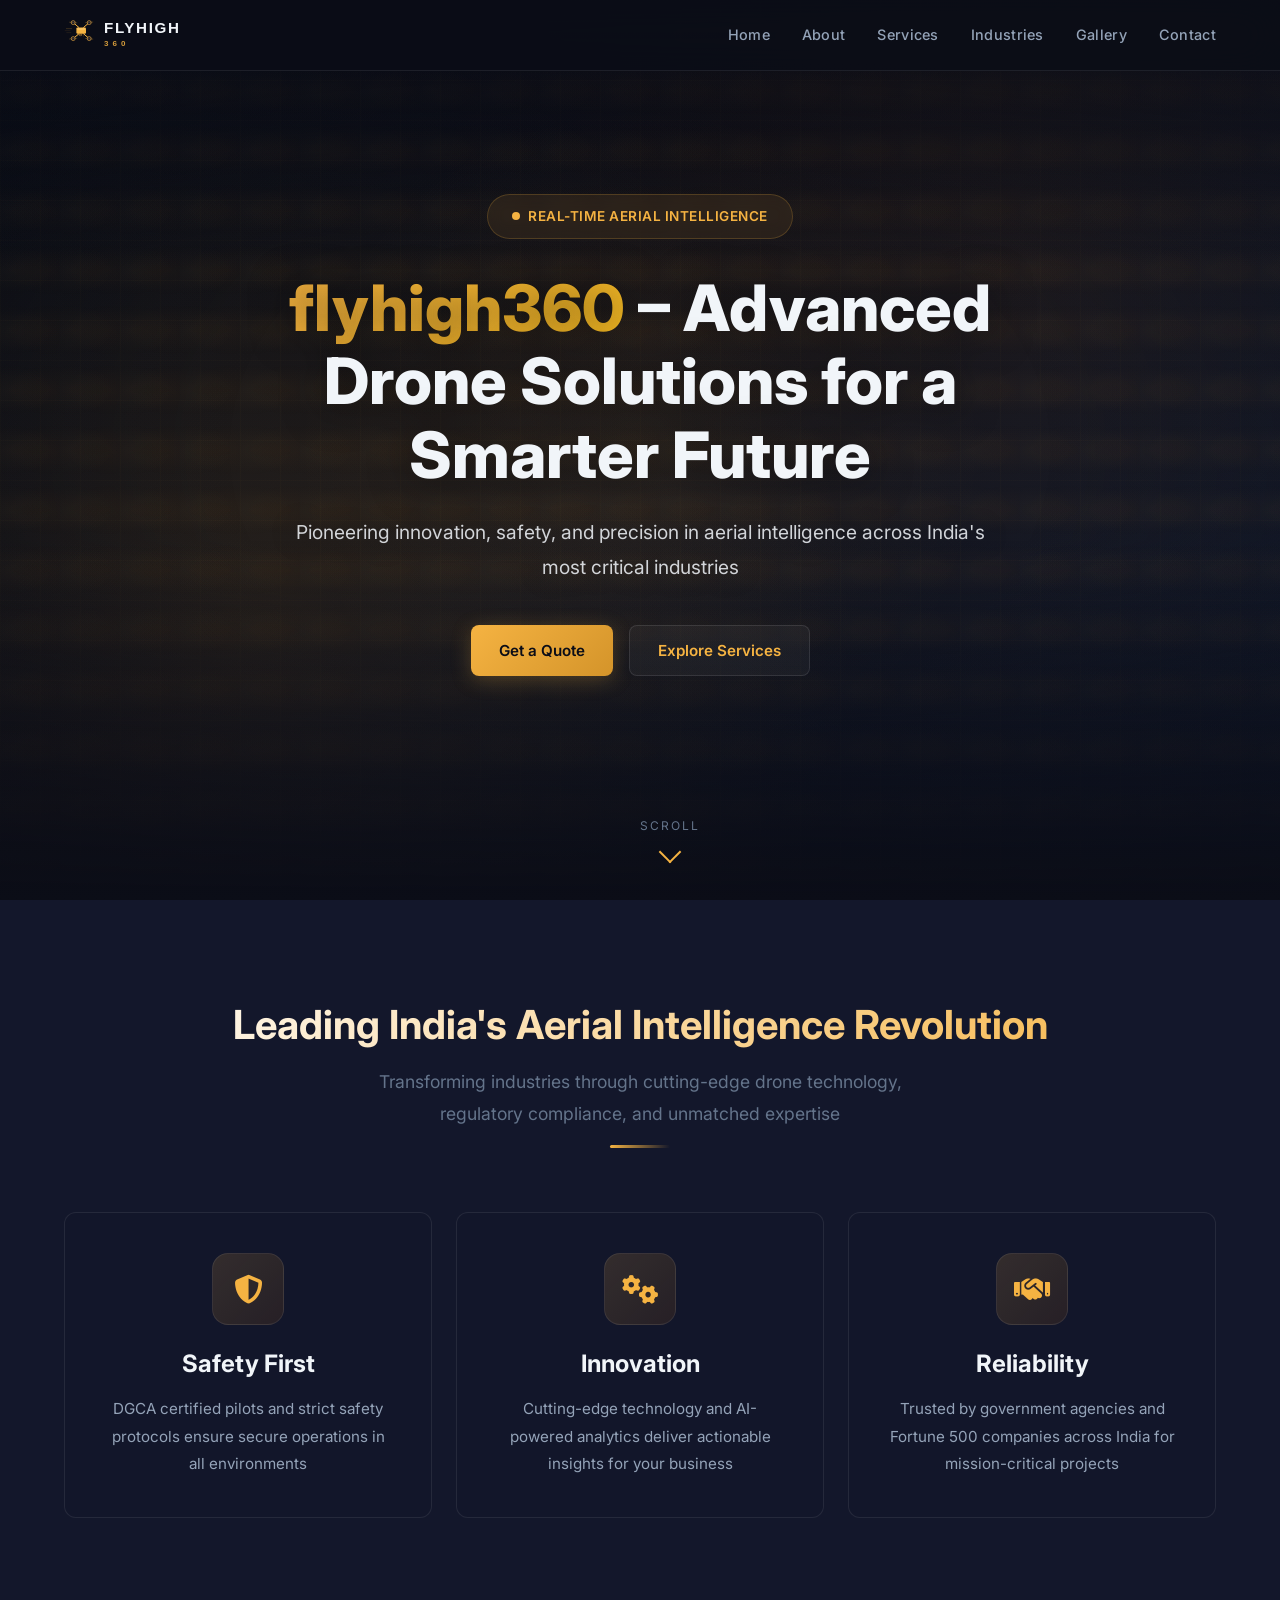
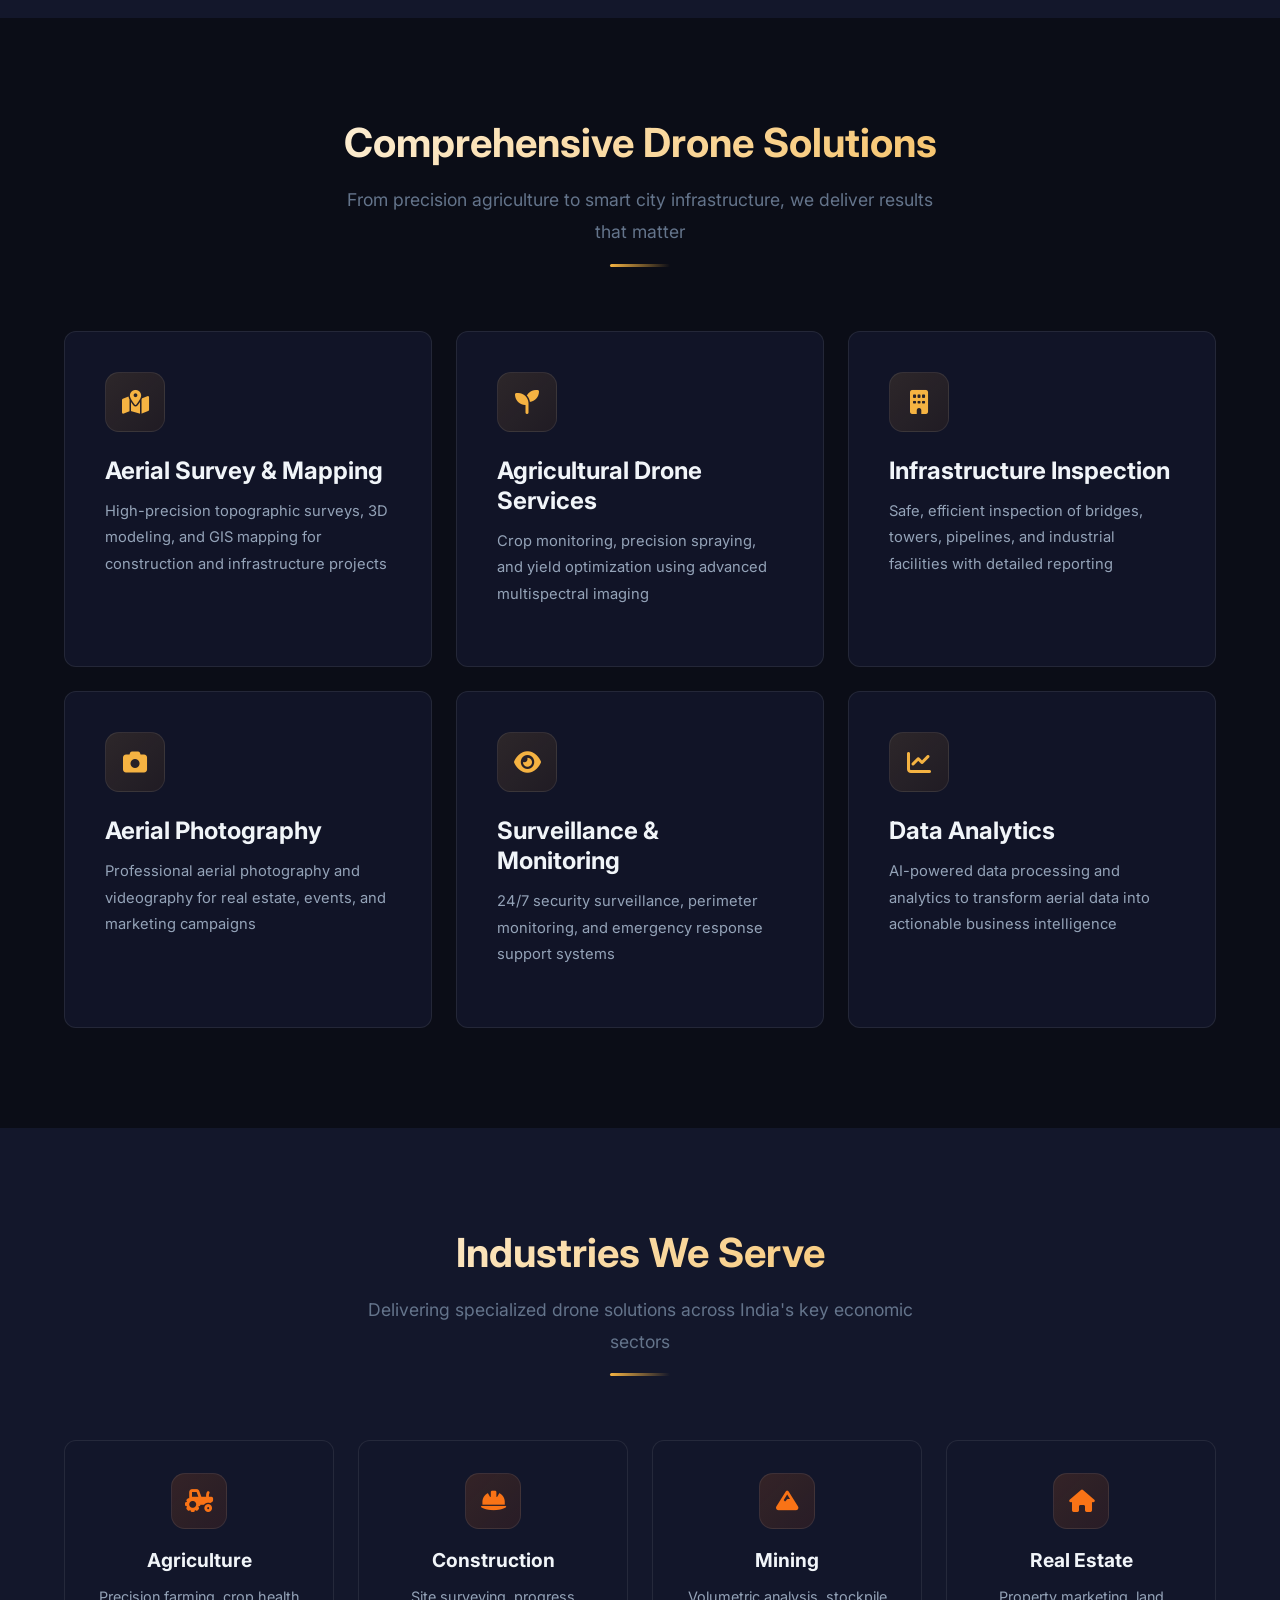
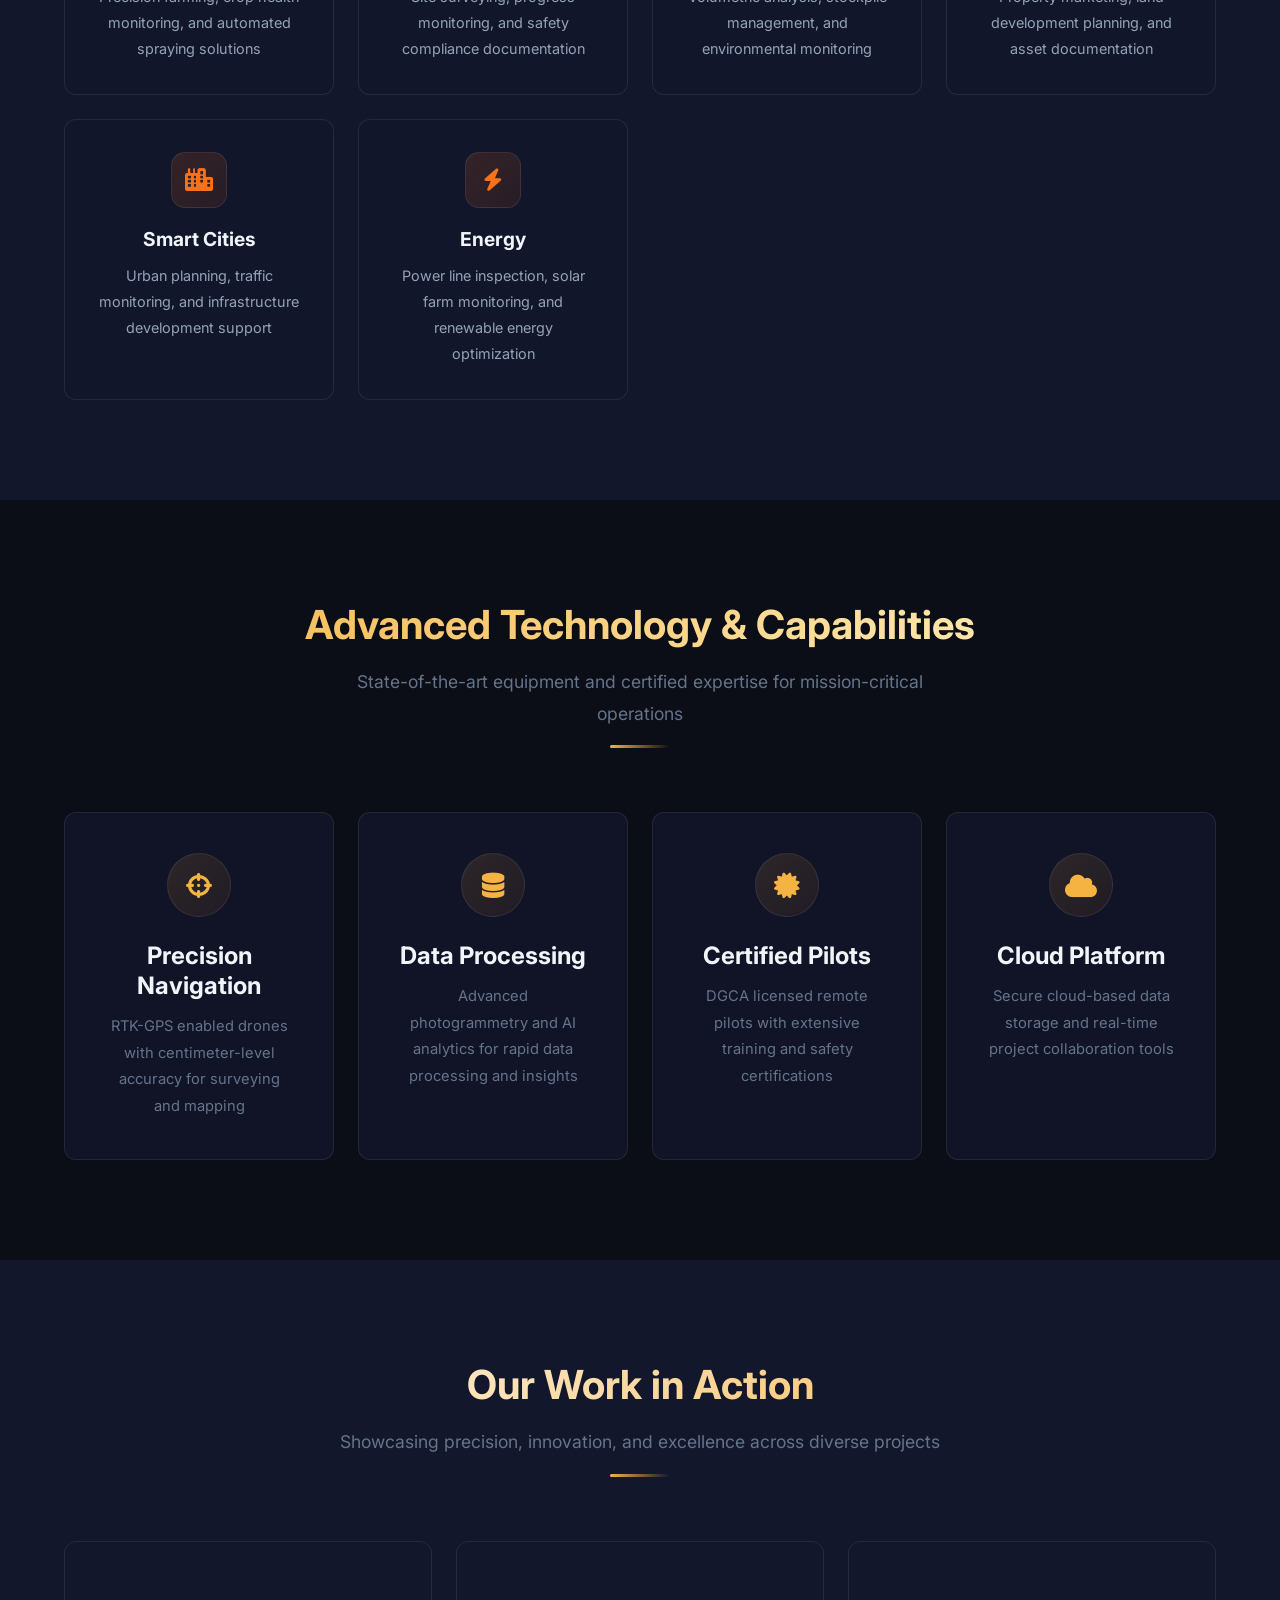
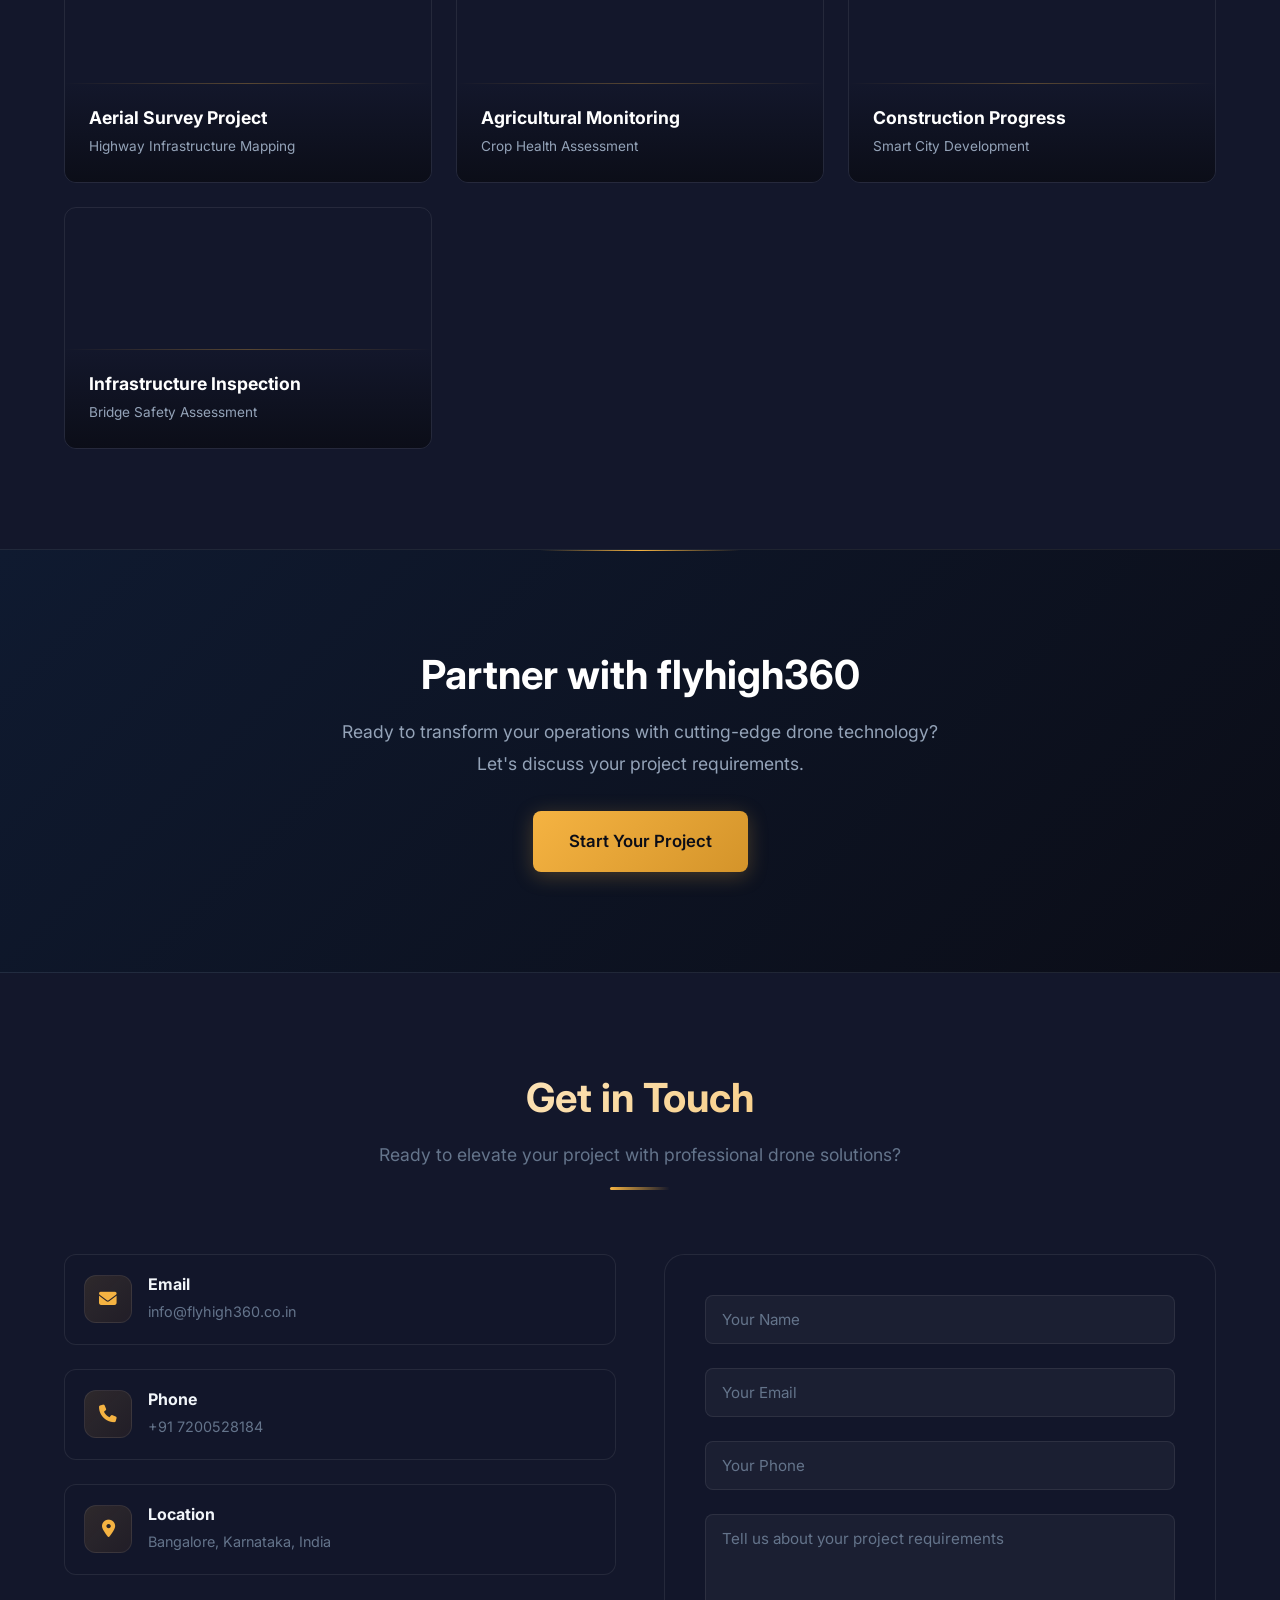
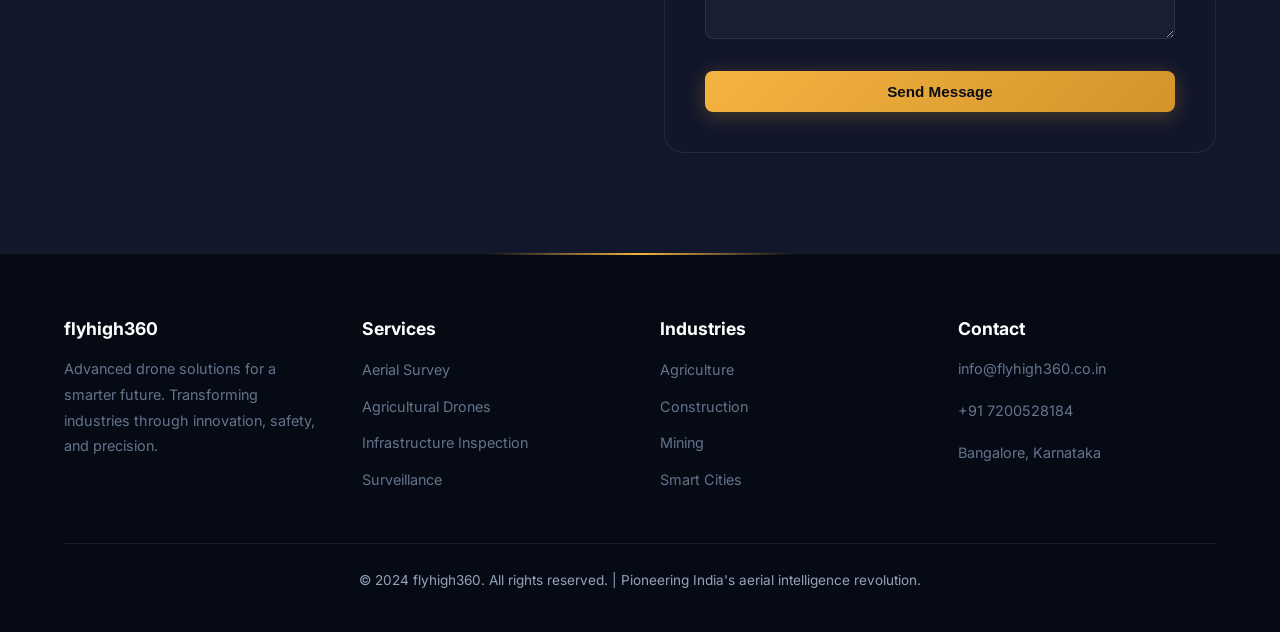
==== commit 02c008fe: "Setup" ====
--- a/index.html
+++ b/index.html
@@ -16,26 +16,26 @@
     <nav class="navbar" id="navbar">
         <div class="nav-container">
             <div class="nav-logo">
-                <h2>flyhigh360</h2>
+                <a href="index.html"><img src="images/flyhigh360-logo-alt2.svg?r=3" alt="FLYHIGH360"></a>
             </div>
             <ul class="nav-menu" id="nav-menu">
                 <li class="nav-item">
                     <a href="#home" class="nav-link">Home</a>
                 </li>
                 <li class="nav-item">
-                    <a href="#about" class="nav-link">About</a>
-                </li>
-                <li class="nav-item">
-                    <a href="#services" class="nav-link">Services</a>
-                </li>
-                <li class="nav-item">
-                    <a href="#industries" class="nav-link">Industries</a>
-                </li>
-                <li class="nav-item">
-                    <a href="#gallery" class="nav-link">Gallery</a>
-                </li>
-                <li class="nav-item">
-                    <a href="#contact" class="nav-link">Contact</a>
+                    <a href="about.html" class="nav-link">About</a>
+                </li>
+                <li class="nav-item">
+                    <a href="services.html" class="nav-link">Services</a>
+                </li>
+                <li class="nav-item">
+                    <a href="industries.html" class="nav-link">Industries</a>
+                </li>
+                <li class="nav-item">
+                    <a href="gallery.html" class="nav-link">Gallery</a>
+                </li>
+                <li class="nav-item">
+                    <a href="contact.html" class="nav-link">Contact</a>
                 </li>
             </ul>
             <div class="nav-toggle" id="mobile-menu">
@@ -48,12 +48,16 @@
 
     <!-- Hero Section -->
     <section id="home" class="hero">
-        <div class="hero-background">
-            <div class="hero-overlay"></div>
-        </div>
+        <div class="hero-bg-gradient"></div>
+        <video class="hero-video-bg" autoplay muted loop playsinline poster="https://assets.mixkit.co/videos/623/623-thumb-720-1.jpg">
+            <source src="videos/mixkit-drone-propellers-in-motion-623-4k.mp4" type="video/mp4">
+        </video>
+        <div class="hero-glow"></div>
+        <div class="hero-overlay"></div>
         <div class="hero-content">
             <div class="hero-text">
-                <h1 class="hero-title">flyhigh360 – Advanced Drone Solutions for a Smarter Future</h1>
+                <div class="hero-badge">Real-time Aerial Intelligence</div>
+                <h1 class="hero-title"><span>flyhigh360</span> – Advanced Drone Solutions for a Smarter Future</h1>
                 <p class="hero-subtitle">Pioneering innovation, safety, and precision in aerial intelligence across India's most critical industries</p>
                 <div class="hero-buttons">
                     <a href="#contact" class="btn btn-primary">Get a Quote</a>
@@ -62,6 +66,7 @@
             </div>
         </div>
         <div class="scroll-indicator">
+            <span>Scroll</span>
             <div class="scroll-arrow"></div>
         </div>
     </section>
@@ -339,7 +344,7 @@
                         </div>
                         <div class="contact-details">
                             <h4>Email</h4>
-                            <p>info@flyhigh360.com</p>
+                            <p>info@flyhigh360.co.in</p>
                         </div>
                     </div>
                     <div class="contact-item">
@@ -348,7 +353,7 @@
                         </div>
                         <div class="contact-details">
                             <h4>Phone</h4>
-                            <p>+91 98765 43210</p>
+                            <p>+91 7200528184</p>
                         </div>
                     </div>
                     <div class="contact-item">
@@ -408,8 +413,8 @@
                 </div>
                 <div class="footer-section">
                     <h4>Contact</h4>
-                    <p>info@flyhigh360.com</p>
-                    <p>+91 98765 43210</p>
+                    <p>info@flyhigh360.co.in</p>
+                    <p>+91 7200528184</p>
                     <p>Bangalore, Karnataka</p>
                 </div>
             </div>
--- a/styles/main.css
+++ b/styles/main.css
@@ -1,2529 +1,1250 @@
-/* Reset and Base Styles */
-* {
-    margin: 0;
-    padding: 0;
-    box-sizing: border-box;
-    font-family:'Franklin Gothic Medium', 'Arial Narrow', Arial, sans-serif;
-}
-
-html {
-    scroll-behavior: smooth;
-}
+:root {
+  --bg-primary: #0b0d17;
+  --bg-secondary: #13172b;
+  --bg-card: rgba(19, 23, 43, 0.85);
+  --bg-glass: rgba(255, 255, 255, 0.04);
+  --border-glass: rgba(255, 255, 255, 0.08);
+  --text-primary: #f1f5f9;
+  --text-secondary: #94a3b8;
+  --text-muted: #64748b;
+  --accent: #f5b342;
+  --accent-dim: #d4942a;
+  --accent-glow: rgba(245, 179, 66, 0.25);
+  --blue: #3b82f6;
+  --green: #22c55e;
+  --orange: #f97316;
+  --purple: #a855f7;
+  --red: #ef4444;
+  --radius: 12px;
+  --radius-lg: 20px;
+}
+
+* { margin: 0; padding: 0; box-sizing: border-box; }
+html { scroll-behavior: smooth; }
 
 body {
-    font-family: 'Inter', sans-serif;
-    line-height: 1.6;
-    color: #333;
-    background-color: #ffffff;
-    overflow-x: hidden;
-}
-
-.container {
-    max-width: 1200px;
-    margin: 0 auto;
-    padding: 0 20px;
-}
-
-/* Typography */
-h1, h2, h3, h4, h5, h6 {
-    font-weight: 600;
-    line-height: 1.2;
-    margin-bottom: 1rem;
-}
-
-h1 {
-    font-size: 3.5rem;
-    font-weight: 700;
-}
-
-h2 {
-    font-size: 2.5rem;
-}
-
-h3 {
-    font-size: 1.5rem;
-}
-
-p {
-    margin-bottom: 1rem;
-    color: #666;
-}
-
-/* Buttons */
+  font-family: 'Inter', sans-serif;
+  line-height: 1.7;
+  color: var(--text-primary);
+  background: var(--bg-primary);
+  overflow-x: hidden;
+}
+
+body::before {
+  content: '';
+  position: fixed;
+  top: 0; left: 0; width: 100%; height: 100%;
+  background:
+    radial-gradient(ellipse at 20% 50%, rgba(245, 179, 66, 0.04) 0%, transparent 60%),
+    radial-gradient(ellipse at 80% 50%, rgba(217, 119, 6, 0.04) 0%, transparent 60%),
+    linear-gradient(rgba(245, 179, 66, 0.02) 1px, transparent 1px),
+    linear-gradient(90deg, rgba(245, 179, 66, 0.02) 1px, transparent 1px);
+  background-size: 60px 60px, 60px 60px, 40px 40px, 40px 40px;
+  pointer-events: none;
+  z-index: 0;
+}
+
+.container { max-width: 1200px; margin: 0 auto; padding: 0 24px; position: relative; z-index: 1; }
+
+::selection { background: var(--accent); color: var(--bg-primary); }
+::-webkit-scrollbar { width: 8px; }
+::-webkit-scrollbar-track { background: var(--bg-secondary); }
+::-webkit-scrollbar-thumb { background: var(--accent-dim); border-radius: 4px; }
+::-webkit-scrollbar-thumb:hover { background: var(--accent); }
+
+h1, h2, h3, h4, h5, h6 { font-weight: 700; line-height: 1.25; margin-bottom: 1rem; color: var(--text-primary); }
+h1 { font-size: 3.5rem; }
+h2 { font-size: 2.5rem; }
+h3 { font-size: 1.5rem; }
+p { margin-bottom: 1rem; color: var(--text-secondary); line-height: 1.8; }
+
+a { color: var(--accent); text-decoration: none; transition: color 0.3s; }
+a:hover { color: #fff; }
+
 .btn {
-    display: inline-block;
-    padding: 12px 30px;
-    text-decoration: none;
-    border-radius: 5px;
-    font-weight: 500;
-    text-align: center;
-    transition: all 0.3s ease;
-    border: none;
-    cursor: pointer;
-    font-size: 1rem;
+  display: inline-flex; align-items: center; gap: 8px;
+  padding: 12px 28px; text-decoration: none; border-radius: 8px;
+  font-weight: 600; font-size: 0.95rem; border: none; cursor: pointer;
+  transition: all 0.3s ease; position: relative; overflow: hidden;
 }
 
 .btn-primary {
-    background: linear-gradient(135deg, #2563eb, #1d4ed8);
-    color: white;
-    box-shadow: 0 4px 15px rgba(37, 99, 235, 0.3);
+  background: linear-gradient(135deg, var(--accent), var(--accent-dim));
+  color: var(--bg-primary); box-shadow: 0 4px 20px var(--accent-glow);
 }
 
 .btn-primary:hover {
-    transform: translateY(-2px);
-    box-shadow: 0 8px 25px rgba(37, 99, 235, 0.4);
+  transform: translateY(-2px); box-shadow: 0 8px 30px var(--accent-glow);
+  color: var(--bg-primary);
 }
 
 .btn-secondary {
-    background: transparent;
-    color: #2563eb;
-    border: 2px solid #2563eb;
+  background: rgba(255, 255, 255, 0.04); color: var(--accent);
+  border: 1.5px solid rgba(255, 255, 255, 0.1);
+  backdrop-filter: blur(4px);
 }
 
 .btn-secondary:hover {
-    background: #2563eb;
-    color: white;
-    transform: translateY(-2px);
-}
-
-.btn-large {
-    padding: 16px 40px;
-    font-size: 1.1rem;
-}
-
-.btn-full {
-    width: 100%;
-}
-
-/* Navigation */
+  background: rgba(245, 179, 66, 0.1); border-color: var(--accent);
+  transform: translateY(-2px); box-shadow: 0 4px 20px rgba(245, 179, 66, 0.15);
+}
+
+.btn-large { padding: 16px 36px; font-size: 1.05rem; }
+.btn-full { width: 100%; justify-content: center; }
+
+section { padding: 100px 0; position: relative; }
+
+.section-header {
+  text-align: center; margin-bottom: 4rem;
+  position: relative;
+}
+.section-header::after {
+  content: ''; display: block; width: 60px; height: 3px;
+  background: linear-gradient(90deg, var(--accent), transparent);
+  margin: 1rem auto 0; border-radius: 2px;
+  transform: scaleX(0); transition: transform 0.8s cubic-bezier(0.22, 1, 0.36, 1) 0.3s;
+}
+.section-header.visible::after { transform: scaleX(1); }
+.section-title {
+  font-size: 2.5rem; margin-bottom: 1rem;
+  background: linear-gradient(135deg, #fff, var(--accent));
+  -webkit-background-clip: text; -webkit-text-fill-color: transparent;
+  background-clip: text;
+}
+.section-subtitle { font-size: 1.1rem; color: var(--text-muted); max-width: 600px; margin: 0 auto; }
+
+/* ====== Navigation ====== */
 .navbar {
-    position: fixed;
-    top: 0;
-    width: 100%;
-    background: rgba(255, 255, 255, 0.95);
-    -webkit-backdrop-filter: blur(10px);
-    backdrop-filter: blur(10px);
-    z-index: 1000;
-    transition: all 0.3s ease;
-    border-bottom: 1px solid rgba(0, 0, 0, 0.1);
+  position: fixed; top: 0; width: 100%; z-index: 1000;
+  background: rgba(11, 13, 23, 0.85);
+  -webkit-backdrop-filter: blur(20px);
+  backdrop-filter: blur(20px);
+  border-bottom: 1px solid var(--border-glass);
+  transition: all 0.3s ease;
 }
 
 .navbar.scrolled {
-    background: rgba(255, 255, 255, 0.98);
-    box-shadow: 0 2px 20px rgba(0, 0, 0, 0.1);
+  background: rgba(11, 13, 23, 0.95);
+  box-shadow: 0 4px 30px rgba(0, 0, 0, 0.3), 0 1px 0 rgba(245, 179, 66, 0.08);
 }
 
 .nav-container {
-    max-width: 1200px;
-    margin: 0 auto;
-    padding: 0 20px;
-    display: flex;
-    justify-content: space-between;
-    align-items: center;
-    height: 70px;
-}
-
-.nav-logo h2 {
-    color: #1f2937;
-    font-size: 1.8rem;
-    font-weight: 700;
-    margin: 0;
-}
-
-.nav-menu {
-    display: flex;
-    list-style: none;
-    gap: 2rem;
-}
+  max-width: 1200px; margin: 0 auto; padding: 0 24px;
+  display: flex; justify-content: space-between; align-items: center; height: 70px;
+}
+
+.nav-logo {
+  display: flex; align-items: center;
+}
+
+.nav-logo a { display: flex; align-items: center; }
+.nav-logo img { height: 40px; width: auto; display: block; }
+
+@keyframes headerSpin {
+  from { transform: translateX(-50%) rotate(0deg); }
+  to { transform: translateX(-50%) rotate(360deg); }
+}
+
+.nav-menu { display: flex; list-style: none; gap: 2rem; align-items: center; }
 
 .nav-link {
-    text-decoration: none;
-    color: #374151;
-    font-weight: 500;
-    transition: all 0.3s ease;
-    position: relative;
-}
-
-.nav-link:hover {
-    color: #2563eb;
-}
+  text-decoration: none; color: var(--text-secondary); font-weight: 500;
+  font-size: 0.9rem; transition: all 0.3s ease; position: relative;
+  padding: 4px 0; letter-spacing: 0.3px;
+}
+
+.nav-link:hover, .nav-link.active { color: var(--accent); }
 
 .nav-link::after {
-    content: '';
-    position: absolute;
-    width: 0;
-    height: 2px;
-    bottom: -5px;
-    left: 0;
-    background: #2563eb;
-    transition: width 0.3s ease;
-}
-
-.nav-link:hover::after {
-    width: 100%;
-}
-
-.nav-toggle {
-    display: none;
-    flex-direction: column;
-    cursor: pointer;
-}
-
-.bar {
-    width: 25px;
-    height: 3px;
-    background: #374151;
-    margin: 3px 0;
-    transition: 0.3s;
-}
-
-/* Hero Section */
+  content: ''; position: absolute; width: 0; height: 2px;
+  bottom: -2px; left: 0;
+  background: linear-gradient(90deg, var(--accent), transparent);
+  transition: width 0.3s ease;
+}
+
+.nav-link:hover::after, .nav-link.active::after { width: 100%; }
+
+.nav-toggle { display: none; flex-direction: column; cursor: pointer; }
+.bar { width: 24px; height: 2px; background: var(--text-primary); margin: 3px 0; transition: 0.3s; }
+
+/* ====== Hero Section ====== */
 .hero {
-    height: 100vh;
-    position: relative;
-    display: flex;
-    align-items: center;
-    justify-content: center;
-    text-align: center;
-    color: white;
-    overflow: hidden;
-}
-
-.hero-background {
-    position: absolute;
-    top: 0;
-    left: 0;
-    width: 100%;
-    height: 100%;
-    background: linear-gradient(135deg, #1f2937 0%, #374151 100%);
-    z-index: -2;
-}
-
-.hero-background::before {
-    content: '';
-    position: absolute;
-    top: 0;
-    left: 0;
-    width: 100%;
-    height: 100%;
-    background-image: 
-        radial-gradient(circle at 20% 80%, rgba(37, 99, 235, 0.3) 0%, transparent 50%),
-        radial-gradient(circle at 80% 20%, rgba(59, 130, 246, 0.3) 0%, transparent 50%);
-    z-index: -1;
+  min-height: 100vh; position: relative; display: flex;
+  align-items: center; justify-content: center; text-align: center;
+  overflow: hidden; padding-top: 70px;
+}
+.hero::after {
+  content: ''; position: absolute; top: 0; left: -100%; width: 60%; height: 100%;
+  background: linear-gradient(90deg, transparent, rgba(245, 179, 66, 0.03), transparent);
+  animation: droneSweep 8s ease-in-out infinite;
+  pointer-events: none; z-index: 0;
+}
+
+.hero-bg-gradient {
+  position: absolute; top: 0; left: 0; width: 100%; height: 100%;
+  background: linear-gradient(135deg, #050a14 0%, #0b0d17 40%, #0f1a30 100%);
+  z-index: -3;
+}
+
+.hero-video-bg {
+  position: absolute; top: 0; left: 0; width: 100%; height: 100%;
+  object-fit: cover; z-index: -2;
+}
+
+.hero-glow {
+  position: absolute; top: 0; left: 0; width: 100%; height: 100%;
+  background:
+    radial-gradient(circle at 20% 70%, rgba(245, 179, 66, 0.12) 0%, transparent 50%),
+    radial-gradient(circle at 80% 30%, rgba(217, 119, 6, 0.08) 0%, transparent 50%);
+  z-index: -1;
+}
+
+.hero-glow::after {
+  content: ''; position: absolute; top: 50%; left: 50%;
+  width: 700px; height: 700px; transform: translate(-50%, -50%);
+  background: radial-gradient(circle, var(--accent-glow) 0%, transparent 70%);
+  opacity: 0.25; animation: pulseGlow 4s ease-in-out infinite;
+}
+
+@keyframes pulseGlow {
+  0%, 100% { opacity: 0.15; transform: translate(-50%, -50%) scale(1); }
+  50% { opacity: 0.35; transform: translate(-50%, -50%) scale(1.1); }
+}
+
+@keyframes droneSweep {
+  0% { left: -60%; }
+  50% { left: 100%; }
+  100% { left: 100%; }
 }
 
 .hero-overlay {
-    position: absolute;
-    top: 0;
-    left: 0;
-    width: 100%;
-    height: 100%;
-    background: rgba(0, 0, 0, 0.3);
-    z-index: -1;
-}
-
-.hero-content {
-    max-width: 800px;
-    padding: 0 20px;
-    animation: heroFadeIn 1.2s ease-out;
+  position: absolute; top: 0; left: 0; width: 100%; height: 100%;
+  background:
+     linear-gradient(to bottom, rgba(11, 13, 23, 0.65) 0%, transparent 30%, transparent 60%, var(--bg-primary) 100%),
+    radial-gradient(ellipse at center, transparent 45%, rgba(11, 13, 23, 0.35) 100%);
+  z-index: 0;
+}
+
+.hero-content { max-width: 900px; padding: 0 24px; position: relative; z-index: 2; }
+
+.hero-badge {
+  display: inline-flex; align-items: center; gap: 8px;
+  padding: 10px 24px; border-radius: 100px; font-size: 0.85rem; font-weight: 600;
+  background: rgba(245, 179, 66, 0.08); border: 1px solid rgba(245, 179, 66, 0.2);
+  color: var(--accent); margin-bottom: 2rem; letter-spacing: 0.5px;
+  backdrop-filter: blur(8px); text-transform: uppercase;
+  animation: fadeInUp 1s ease-out 0.2s both;
+}
+
+.hero-badge::before {
+  content: ''; width: 8px; height: 8px; border-radius: 50%;
+  background: var(--accent); animation: pulse 1.5s ease-in-out infinite;
+}
+
+@keyframes pulse {
+  0%, 100% { opacity: 1; }
+  50% { opacity: 0.3; }
 }
 
 .hero-title {
-    font-size: 3.5rem;
-    font-weight: 700;
-    margin-bottom: 1.5rem;
-    animation: slideUp 1s ease-out 0.3s both;
+  font-size: 4rem; font-weight: 800; margin-bottom: 1.5rem;
+  line-height: 1.15; animation: fadeInUp 1s ease-out 0.4s both;
+  text-shadow: 0 2px 40px rgba(0, 0, 0, 0.5);
+}
+
+.hero-title span {
+  background: linear-gradient(135deg, var(--accent), #fbbf24);
+  -webkit-background-clip: text; -webkit-text-fill-color: transparent;
+  background-clip: text;
 }
 
 .hero-subtitle {
-    font-size: 1.3rem;
-    margin-bottom: 2.5rem;
-    color: rgba(255, 255, 255, 0.9);
-    animation: slideUp 1s ease-out 0.6s both;
+  font-size: 1.2rem; color: rgba(241, 245, 249, 0.85); margin-bottom: 2.5rem;
+  max-width: 700px; margin-left: auto; margin-right: auto;
+  animation: fadeInUp 1s ease-out 0.6s both;
+  text-shadow: 0 1px 30px rgba(0, 0, 0, 0.4);
 }
 
 .hero-buttons {
-    display: flex;
-    gap: 1rem;
-    justify-content: center;
-    flex-wrap: wrap;
-    animation: slideUp 1s ease-out 0.9s both;
+  display: flex; gap: 1rem; justify-content: center; flex-wrap: wrap;
+  animation: fadeInUp 1s ease-out 0.8s both;
 }
 
 .scroll-indicator {
-    position: absolute;
-    bottom: 30px;
-    left: 50%;
-    transform: translateX(-50%);
-    animation: bounce 2s infinite;
+  position: absolute; bottom: 40px; left: 50%; transform: translateX(-50%);
+  display: flex; flex-direction: column; align-items: center; gap: 8px;
+  color: var(--text-muted); font-size: 0.75rem; letter-spacing: 2px; text-transform: uppercase;
+  animation: fadeInUp 1s ease-out 1s both;
 }
 
 .scroll-arrow {
-    width: 20px;
-    height: 20px;
-    border-right: 2px solid white;
-    border-bottom: 2px solid white;
-    transform: rotate(45deg);
-}
-
-/* Section Styles */
-section {
-    padding: 100px 0;
-}
-
-.section-header {
-    text-align: center;
-    margin-bottom: 4rem;
-    opacity: 0;
-    transform: translateY(30px);
-    animation: fadeInUp 0.8s ease-out forwards;
-}
-
-.section-title {
-    color: #1f2937;
-    margin-bottom: 1rem;
-}
-
-.section-subtitle {
-    font-size: 1.2rem;
-    color: #6b7280;
-    max-width: 600px;
-    margin: 0 auto;
-}
-
-/* About Preview Section */
-.about-preview {
-    background: #f9fafb;
-}
-
-.about-grid {
-    display: grid;
-    grid-template-columns: repeat(auto-fit, minmax(300px, 1fr));
-    gap: 2rem;
-}
+  width: 16px; height: 16px; border-right: 2px solid var(--accent);
+  border-bottom: 2px solid var(--accent); transform: rotate(45deg);
+  animation: bounce 2s infinite;
+}
+
+@keyframes bounce {
+  0%, 20%, 50%, 80%, 100% { transform: rotate(45deg) translateY(0); }
+  40% { transform: rotate(45deg) translateY(-8px); }
+  60% { transform: rotate(45deg) translateY(-4px); }
+}
+
+/* ====== About Preview ====== */
+.about-preview { background: var(--bg-secondary); }
+
+.about-grid { display: grid; grid-template-columns: repeat(auto-fit, minmax(300px, 1fr)); gap: 1.5rem; }
 
 .about-card {
-    background: white;
-    padding: 2.5rem;
-    border-radius: 10px;
-    text-align: center;
-    box-shadow: 0 4px 20px rgba(0, 0, 0, 0.08);
-    transition: all 0.3s ease;
-    opacity: 0;
-    transform: translateY(30px);
-    animation: fadeInUp 0.8s ease-out forwards;
-}
-
-.about-card:nth-child(2) {
-    animation-delay: 0.2s;
-}
-
-.about-card:nth-child(3) {
-    animation-delay: 0.4s;
-}
-
+  background: var(--bg-card); padding: 2.5rem; border-radius: var(--radius);
+  text-align: center; border: 1px solid var(--border-glass);
+  transition: all 0.4s cubic-bezier(0.175, 0.885, 0.32, 1.275);
+  position: relative; overflow: hidden;
+}
+
+.about-card::before {
+  content: ''; position: absolute; top: 0; left: 0; right: 0; height: 2px;
+  background: linear-gradient(90deg, transparent, var(--accent), transparent);
+  opacity: 0; transition: opacity 0.4s;
+}
+
+.about-card:hover::before { opacity: 1; }
 .about-card:hover {
-    transform: translateY(-10px);
-    box-shadow: 0 10px 40px rgba(0, 0, 0, 0.15);
+  transform: translateY(-8px); border-color: rgba(245, 179, 66, 0.25);
+  box-shadow: 0 20px 60px rgba(0, 0, 0, 0.4), 0 0 40px rgba(245, 179, 66, 0.06);
 }
 
 .card-icon {
-    width: 80px;
-    height: 80px;
-    background: linear-gradient(135deg, #2563eb, #1d4ed8);
-    border-radius: 50%;
-    display: flex;
-    align-items: center;
-    justify-content: center;
-    margin: 0 auto 1.5rem;
-    transition: all 0.3s ease;
-}
-
-.card-icon i {
-    font-size: 2rem;
-    color: white;
-}
-
-.about-card:hover .card-icon {
-    transform: scale(1.1) rotate(5deg);
-}
-
-/* Services Section */
-.services {
-    background: white;
-}
-
-.services-grid {
-    display: grid;
-    grid-template-columns: repeat(auto-fit, minmax(350px, 1fr));
-    gap: 2rem;
-}
+  width: 72px; height: 72px; border-radius: 16px;
+  display: flex; align-items: center; justify-content: center;
+  margin: 0 auto 1.5rem;
+  background: linear-gradient(135deg, rgba(245, 179, 66, 0.15), rgba(217, 119, 6, 0.1));
+  border: 1px solid var(--border-glass);
+  transition: all 0.3s ease;
+}
+
+.card-icon i { font-size: 1.8rem; color: var(--accent); }
+.about-card:hover .card-icon { transform: scale(1.1); border-color: var(--accent); box-shadow: 0 0 30px var(--accent-glow); }
+
+.about-card h3 { color: var(--text-primary); margin-bottom: 1rem; }
+.about-card p { color: var(--text-secondary); font-size: 0.95rem; margin: 0; }
+
+/* ====== Services Section ====== */
+.services { background: var(--bg-primary); }
+
+.services-grid { display: grid; grid-template-columns: repeat(auto-fit, minmax(340px, 1fr)); gap: 1.5rem; }
 
 .service-card {
-    background: #f9fafb;
-    padding: 2.5rem;
-    border-radius: 10px;
-    position: relative;
-    overflow: hidden;
-    transition: all 0.3s ease;
-    opacity: 0;
-    transform: translateY(30px);
-    animation: fadeInUp 0.8s ease-out forwards;
-}
-
-.service-card:nth-child(2) { animation-delay: 0.1s; }
-.service-card:nth-child(3) { animation-delay: 0.2s; }
-.service-card:nth-child(4) { animation-delay: 0.3s; }
-.service-card:nth-child(5) { animation-delay: 0.4s; }
-.service-card:nth-child(6) { animation-delay: 0.5s; }
-
+  background: var(--bg-card); padding: 2.5rem; border-radius: var(--radius);
+  border: 1px solid var(--border-glass); position: relative; overflow: hidden;
+  transition: all 0.4s ease; cursor: default;
+}
+
+.service-card::after {
+  content: ''; position: absolute; top: -50%; right: -50%;
+  width: 100%; height: 100%;
+  background: radial-gradient(circle, rgba(245, 179, 66, 0.04) 0%, transparent 70%);
+  transition: all 0.5s ease; opacity: 0;
+}
+
+.service-card:hover::after { opacity: 1; }
 .service-card:hover {
-    transform: translateY(-10px);
-    box-shadow: 0 15px 40px rgba(0, 0, 0, 0.1);
-    background: white;
+  transform: translateY(-8px); border-color: rgba(245, 179, 66, 0.25);
+  box-shadow: 0 20px 60px rgba(0, 0, 0, 0.4), 0 0 40px rgba(245, 179, 66, 0.06);
 }
 
 .service-icon {
-    width: 70px;
-    height: 70px;
-    background: linear-gradient(135deg, #2563eb, #1d4ed8);
-    border-radius: 10px;
-    display: flex;
-    align-items: center;
-    justify-content: center;
-    margin-bottom: 1.5rem;
-    transition: all 0.3s ease;
-}
-
-.service-icon i {
-    font-size: 1.8rem;
-    color: white;
-}
-
-.service-card:hover .service-icon {
-    transform: scale(1.1) rotate(5deg);
-}
-
-.service-overlay {
-    position: absolute;
-    bottom: -50px;
-    left: 0;
-    right: 0;
-    padding: 1rem 2.5rem;
-    background: linear-gradient(135deg, #2563eb, #1d4ed8);
-    transition: all 0.3s ease;
-}
-
-.service-card:hover .service-overlay {
-    bottom: 0;
-}
-
-.service-btn {
-    color: white;
-    text-decoration: none;
-    font-weight: 500;
-    display: inline-block;
-    padding: 8px 20px;
-    border: 2px solid white;
-    border-radius: 5px;
-    transition: all 0.3s ease;
-}
-
-.service-btn:hover {
-    background: white;
-    color: #2563eb;
-}
-
-/* Industries Section */
-.industries {
-    background: #f9fafb;
-}
-
-.industries-grid {
-    display: grid;
-    grid-template-columns: repeat(auto-fit, minmax(250px, 1fr));
-    gap: 2rem;
-}
+  width: 60px; height: 60px; border-radius: 14px;
+  display: flex; align-items: center; justify-content: center; margin-bottom: 1.5rem;
+  background: linear-gradient(135deg, rgba(245, 179, 66, 0.12), rgba(217, 119, 6, 0.08));
+  border: 1px solid var(--border-glass); transition: all 0.3s ease;
+}
+
+.service-icon i { font-size: 1.5rem; color: var(--accent); }
+.service-card:hover .service-icon { transform: scale(1.1); border-color: var(--accent); box-shadow: 0 0 30px var(--accent-glow); }
+
+.service-card h3 { color: var(--text-primary); margin-bottom: 0.75rem; }
+.service-card p { color: var(--text-secondary); font-size: 0.92rem; margin-bottom: 1.2rem; }
+
+.service-overlay { position: static; background: none; padding: 0; }
+.service-btn { display: none; }
+
+/* ====== Industries Section ====== */
+.industries { background: var(--bg-secondary); }
+
+.industries-grid { display: grid; grid-template-columns: repeat(auto-fit, minmax(250px, 1fr)); gap: 1.5rem; }
 
 .industry-card {
-    background: white;
-    padding: 2rem;
-    border-radius: 10px;
-    text-align: center;
-    transition: all 0.3s ease;
-    opacity: 0;
-    transform: translateY(30px);
-    animation: fadeInUp 0.8s ease-out forwards;
-}
-
-.industry-card:nth-child(2) { animation-delay: 0.1s; }
-.industry-card:nth-child(3) { animation-delay: 0.2s; }
-.industry-card:nth-child(4) { animation-delay: 0.3s; }
-.industry-card:nth-child(5) { animation-delay: 0.4s; }
-.industry-card:nth-child(6) { animation-delay: 0.5s; }
+  background: var(--bg-card); padding: 2rem; border-radius: var(--radius);
+  text-align: center; border: 1px solid var(--border-glass);
+  transition: all 0.4s ease;
+}
 
 .industry-card:hover {
-    transform: translateY(-5px);
-    box-shadow: 0 10px 30px rgba(0, 0, 0, 0.1);
+  transform: translateY(-6px); border-color: rgba(245, 179, 66, 0.25);
+  box-shadow: 0 20px 60px rgba(0, 0, 0, 0.4), 0 0 40px rgba(245, 179, 66, 0.06);
 }
 
 .industry-icon {
-    width: 60px;
-    height: 60px;
-    background: linear-gradient(135deg, #f97316, #ea580c);
-    border-radius: 10px;
-    display: flex;
-    align-items: center;
-    justify-content: center;
-    margin: 0 auto 1rem;
-    transition: all 0.3s ease;
-}
-
-.industry-icon i {
-    font-size: 1.5rem;
-    color: white;
-}
-
-.industry-card:hover .industry-icon {
-    transform: scale(1.1) rotate(5deg);
-}
-
-/* Technology Section */
-.technology {
-    background: #1f2937;
-    color: white;
-}
-
-.technology .section-title {
-    color: white;
-}
-
-.technology .section-subtitle {
-    color: #d1d5db;
-}
-
-.tech-grid {
-    display: grid;
-    grid-template-columns: repeat(auto-fit, minmax(250px, 1fr));
-    gap: 2rem;
-}
+  width: 56px; height: 56px; border-radius: 14px;
+  display: flex; align-items: center; justify-content: center;
+  margin: 0 auto 1.2rem;
+  background: linear-gradient(135deg, rgba(249, 115, 22, 0.15), rgba(234, 88, 12, 0.1));
+  border: 1px solid var(--border-glass); transition: all 0.3s ease;
+}
+
+.industry-icon i { font-size: 1.4rem; color: var(--orange); }
+.industry-card:hover .industry-icon { transform: scale(1.1); box-shadow: 0 0 30px var(--accent-glow); }
+
+.industry-card h3 { color: var(--text-primary); margin-bottom: 0.75rem; font-size: 1.2rem; }
+.industry-card p { color: var(--text-secondary); font-size: 0.9rem; margin: 0; }
+
+/* ====== Technology Section ====== */
+.technology { background: var(--bg-primary); }
+
+.technology .section-title { background: linear-gradient(135deg, var(--accent), #fef3c7); -webkit-background-clip: text; background-clip: text; }
+.technology .section-subtitle { color: var(--text-muted); }
+
+.tech-grid { display: grid; grid-template-columns: repeat(auto-fit, minmax(250px, 1fr)); gap: 1.5rem; }
 
 .tech-feature {
-    text-align: center;
-    padding: 2rem;
-    opacity: 0;
-    transform: translateY(30px);
-    animation: fadeInUp 0.8s ease-out forwards;
-}
-
-.tech-feature:nth-child(2) { animation-delay: 0.1s; }
-.tech-feature:nth-child(3) { animation-delay: 0.2s; }
-.tech-feature:nth-child(4) { animation-delay: 0.3s; }
+  text-align: center; padding: 2.5rem;
+  background: var(--bg-card); border-radius: var(--radius);
+  border: 1px solid var(--border-glass); transition: all 0.3s ease;
+}
+
+.tech-feature:hover {
+  transform: translateY(-6px); border-color: rgba(245, 179, 66, 0.25);
+  box-shadow: 0 20px 60px rgba(0, 0, 0, 0.4), 0 0 40px rgba(245, 179, 66, 0.06);
+}
 
 .tech-icon {
-    width: 70px;
-    height: 70px;
-    background: linear-gradient(135deg, #2563eb, #1d4ed8);
-    border-radius: 50%;
-    display: flex;
-    align-items: center;
-    justify-content: center;
-    margin: 0 auto 1.5rem;
-    transition: all 0.3s ease;
-}
-
-.tech-icon i {
-    font-size: 1.8rem;
-    color: white;
-}
-
-.tech-feature:hover .tech-icon {
-    transform: scale(1.1);
-    box-shadow: 0 10px 30px rgba(37, 99, 235, 0.3);
-}
-
-.tech-feature h3 {
-    color: white;
-    margin-bottom: 1rem;
-}
-
-.tech-feature p {
-    color: #d1d5db;
-}
-
-/* Gallery Section */
-.gallery {
-    background: white;
-}
-
-.gallery-grid {
-    display: grid;
-    grid-template-columns: repeat(auto-fit, minmax(300px, 1fr));
-    gap: 2rem;
-}
+  width: 64px; height: 64px; border-radius: 50%;
+  display: flex; align-items: center; justify-content: center;
+  margin: 0 auto 1.5rem;
+  background: linear-gradient(135deg, rgba(245, 179, 66, 0.12), rgba(217, 119, 6, 0.08));
+  border: 1px solid var(--border-glass); transition: all 0.3s ease;
+}
+
+.tech-icon i { font-size: 1.6rem; color: var(--accent); }
+.tech-feature:hover .tech-icon { transform: scale(1.1); box-shadow: 0 0 30px var(--accent-glow); }
+
+.tech-feature h3 { color: var(--text-primary); margin-bottom: 0.75rem; }
+.tech-feature p { color: var(--text-muted); font-size: 0.92rem; margin: 0; }
+
+/* ====== Gallery Section ====== */
+.gallery { background: var(--bg-secondary); }
+
+.gallery-grid { display: grid; grid-template-columns: repeat(auto-fit, minmax(280px, 1fr)); gap: 1.5rem; }
 
 .gallery-item {
-    position: relative;
-    overflow: hidden;
-    border-radius: 10px;
-    opacity: 0;
-    transform: translateY(30px);
-    animation: fadeInUp 0.8s ease-out forwards;
-}
-
-.gallery-item:nth-child(2) { animation-delay: 0.1s; }
-.gallery-item:nth-child(3) { animation-delay: 0.2s; }
-.gallery-item:nth-child(4) { animation-delay: 0.3s; }
-
-.gallery-image {
-    position: relative;
-    height: 250px;
-    overflow: hidden;
-}
-
-.placeholder-image {
-    width: 100%;
-    height: 100%;
-    background-size: cover;
-    background-position: center;
-    transition: all 0.3s ease;
-}
-
-.aerial-survey {
-    background: linear-gradient(135deg, #2563eb, #1d4ed8);
-}
-
-.agriculture {
-    background: linear-gradient(135deg, #16a34a, #15803d);
-}
-
-.construction {
-    background: linear-gradient(135deg, #f97316, #ea580c);
-}
-
-.inspection {
-    background: linear-gradient(135deg, #7c3aed, #6d28d9);
-}
+  position: relative; overflow: hidden; border-radius: var(--radius);
+  border: 1px solid var(--border-glass); transition: all 0.3s ease;
+}
+
+.gallery-item:hover { transform: translateY(-4px); border-color: rgba(245, 179, 66, 0.15); }
+
+.gallery-image { position: relative; height: 240px; overflow: hidden; }
+
+.placeholder-image { width: 100%; height: 100%; background-size: cover; background-position: center; transition: all 0.5s ease; }
+
+.aerial-survey { background-image: url('https://images.unsplash.com/photo-1473968512647-3e447244af8f?auto=format&fit=crop&w=800&q=80'); }
+.agriculture { background-image: url('https://images.unsplash.com/photo-1664972114299-c1f829f6d1e3?auto=format&fit=crop&w=800&q=80'); }
+.construction { background-image: url('https://images.unsplash.com/photo-1724337227697-bf212dc0aad8?auto=format&fit=crop&w=800&q=80'); }
+.inspection { background-image: url('https://images.unsplash.com/photo-1656955810332-58461a77d0a1?auto=format&fit=crop&w=800&q=80'); }
+
+.gallery-item:hover .placeholder-image { transform: scale(1.08); }
 
 .gallery-overlay {
-    position: absolute;
-    bottom: 0;
-    left: 0;
-    right: 0;
-    background: linear-gradient(transparent, rgba(0, 0, 0, 0.8));
-    color: white;
-    padding: 2rem;
-    transform: translateY(100%);
-    transition: all 0.3s ease;
-}
-
-.gallery-item:hover .gallery-overlay {
-    transform: translateY(0);
-}
-
-.gallery-item:hover .placeholder-image {
-    transform: scale(1.1);
-}
-
-/* CTA Section */
+  position: absolute; bottom: 0; left: 0; right: 0;
+  background: linear-gradient(transparent, rgba(11, 13, 23, 0.95));
+  color: white; padding: 1.5rem; transform: translateY(0);
+  transition: all 0.3s ease;
+}
+.gallery-overlay::before {
+  content: ''; position: absolute; top: 0; left: 0; right: 0; height: 1px;
+  background: linear-gradient(90deg, transparent, rgba(245, 179, 66, 0.3), transparent);
+}
+
+.gallery-overlay h4 { color: white; margin-bottom: 0.3rem; font-size: 1.1rem; }
+.gallery-overlay p { color: var(--text-secondary); font-size: 0.85rem; margin: 0; }
+
+/* ====== CTA Section ====== */
 .cta {
-    background: linear-gradient(135deg, #2563eb, #1d4ed8);
-    color: white;
-    text-align: center;
-}
+  background: linear-gradient(135deg, #0f1a30, #0b0d17);
+  border-top: 1px solid var(--border-glass);
+  border-bottom: 1px solid var(--border-glass);
+  text-align: center;
+  position: relative;
+}
+.cta::before {
+  content: ''; position: absolute; top: 0; left: 50%; transform: translateX(-50%);
+  width: 200px; height: 1px;
+  background: linear-gradient(90deg, transparent, var(--accent), transparent);
+}
+
+.cta-content { position: relative; }
 
 .cta-content h2 {
-    color: white;
-    font-size: 2.5rem;
-    margin-bottom: 1rem;
+  color: #fff; font-size: 2.5rem; margin-bottom: 1rem;
 }
 
 .cta-content p {
-    font-size: 1.2rem;
-    color: rgba(255, 255, 255, 0.9);
-    margin-bottom: 2rem;
-    max-width: 600px;
-    margin-left: auto;
-    margin-right: auto;
-}
-
-/* Contact Section */
-.contact {
-    background: #f9fafb;
-}
+  font-size: 1.1rem; color: var(--text-secondary); margin-bottom: 2rem;
+  max-width: 600px; margin-left: auto; margin-right: auto;
+}
+
+/* ====== Contact Section ====== */
+.contact { background: var(--bg-secondary); }
 
 .contact-content {
-    display: grid;
-    grid-template-columns: 1fr 1fr;
-    gap: 4rem;
-    align-items: start;
-}
-
-.contact-info {
-    display: flex;
-    flex-direction: column;
-    gap: 2rem;
-}
+  display: grid; grid-template-columns: 1fr 1fr; gap: 3rem; align-items: start;
+}
+
+.contact-info { display: flex; flex-direction: column; gap: 1.5rem; }
 
 .contact-item {
-    display: flex;
-    align-items: center;
-    gap: 1rem;
-}
+  display: flex; align-items: center; gap: 1rem;
+  padding: 1.2rem; background: var(--bg-card);
+  border-radius: var(--radius); border: 1px solid var(--border-glass);
+  transition: all 0.3s ease;
+}
+
+.contact-item:hover { border-color: rgba(245, 179, 66, 0.2); }
 
 .contact-icon {
-    width: 50px;
-    height: 50px;
-    background: linear-gradient(135deg, #2563eb, #1d4ed8);
-    border-radius: 50%;
-    display: flex;
-    align-items: center;
-    justify-content: center;
-    flex-shrink: 0;
-}
-
-.contact-icon i {
-    color: white;
-    font-size: 1.2rem;
-}
-
-.contact-details h4 {
-    color: #1f2937;
-    margin-bottom: 0.5rem;
-}
-
-.contact-details p {
-    color: #6b7280;
-    margin: 0;
-}
+  width: 48px; height: 48px; border-radius: 12px; flex-shrink: 0;
+  display: flex; align-items: center; justify-content: center;
+  background: linear-gradient(135deg, rgba(245, 179, 66, 0.12), rgba(217, 119, 6, 0.08));
+  border: 1px solid var(--border-glass);
+}
+
+.contact-icon i { color: var(--accent); font-size: 1.1rem; }
+
+.contact-details h4 { color: var(--text-primary); margin-bottom: 0.3rem; font-size: 1rem; }
+.contact-details p { color: var(--text-muted); margin: 0; font-size: 0.9rem; }
 
 .contact-form {
-    background: white;
-    padding: 2.5rem;
-    border-radius: 10px;
-    box-shadow: 0 4px 20px rgba(0, 0, 0, 0.08);
-}
-
-.form-group {
-    margin-bottom: 1.5rem;
-}
-
-.form-group input,
-.form-group textarea {
-    width: 100%;
-    padding: 12px 15px;
-    border: 2px solid #e5e7eb;
-    border-radius: 5px;
-    font-size: 1rem;
-    transition: all 0.3s ease;
-    font-family: inherit;
-}
-
-.form-group input:focus,
-.form-group textarea:focus {
-    outline: none;
-    border-color: #2563eb;
-    box-shadow: 0 0 0 3px rgba(37, 99, 235, 0.1);
-}
-
-/* Footer */
+  background: var(--bg-card); padding: 2.5rem; border-radius: var(--radius-lg);
+  border: 1px solid var(--border-glass);
+}
+
+.form-group { margin-bottom: 1.5rem; }
+
+.form-group input, .form-group textarea {
+  width: 100%; padding: 14px 16px; font-size: 0.95rem; font-family: inherit;
+  background: var(--bg-glass); border: 1px solid var(--border-glass);
+  border-radius: 8px; color: var(--text-primary);
+  transition: all 0.3s ease; outline: none;
+}
+
+.form-group input::placeholder, .form-group textarea::placeholder { color: var(--text-muted); }
+
+.form-group input:focus, .form-group textarea:focus {
+  border-color: var(--accent); box-shadow: 0 0 0 3px var(--accent-glow);
+}
+
+.form-group textarea { resize: vertical; min-height: 120px; }
+
+/* ====== Footer ====== */
 .footer {
-    background: #1f2937;
-    color: white;
-    padding: 3rem 0 1rem;
+  background: #050a14; padding: 4rem 0 1.5rem;
+  border-top: 1px solid var(--border-glass);
+  position: relative;
+}
+.footer::before {
+  content: ''; position: absolute; top: -1px; left: 50%; transform: translateX(-50%);
+  width: 300px; height: 2px;
+  background: linear-gradient(90deg, transparent, var(--accent), transparent);
 }
 
 .footer-content {
-    display: grid;
-    grid-template-columns: repeat(auto-fit, minmax(250px, 1fr));
-    gap: 2rem;
-    margin-bottom: 2rem;
-}
-
-.footer-section h3,
-.footer-section h4 {
-    color: white;
-    margin-bottom: 1rem;
-}
-
-.footer-section ul {
-    list-style: none;
-}
-
-.footer-section ul li {
-    margin-bottom: 0.5rem;
-}
-
-.footer-section ul li a {
-    color: #d1d5db;
-    text-decoration: none;
-    transition: color 0.3s ease;
-}
-
-.footer-section ul li a:hover {
-    color: #2563eb;
-}
+  display: grid; grid-template-columns: repeat(auto-fit, minmax(220px, 1fr));
+  gap: 2.5rem; margin-bottom: 2.5rem;
+}
+
+.footer-section h3, .footer-section h4 {
+  color: #fff; margin-bottom: 1rem; font-size: 1.1rem;
+}
+
+.footer-section p { color: var(--text-muted); font-size: 0.9rem; }
+.footer-section ul { list-style: none; }
+.footer-section ul li { margin-bottom: 0.6rem; }
+.footer-section ul li a { color: var(--text-muted); font-size: 0.9rem; transition: all 0.3s; }
+.footer-section ul li a:hover { color: var(--accent); padding-left: 4px; }
 
 .footer-bottom {
-    border-top: 1px solid #374151;
-    padding-top: 1rem;
-    text-align: center;
-    color: #9ca3af;
-}
-
-/* Animations */
+  border-top: 1px solid var(--border-glass);
+  padding-top: 1.5rem; text-align: center; color: var(--text-muted); font-size: 0.85rem;
+}
+
+/* ====== Page Header (Inner Pages) ====== */
+.page-header {
+  background: linear-gradient(135deg, #050a14, #13172b);
+  padding: 120px 0 80px; text-align: center; margin-top: 70px;
+  border-bottom: 1px solid var(--border-glass); position: relative;
+  overflow: hidden;
+}
+
+.page-header::before {
+  content: ''; position: absolute; top: -50%; left: -50%;
+  width: 200%; height: 200%;
+  background: radial-gradient(circle at 30% 50%, rgba(245, 179, 66, 0.04) 0%, transparent 50%);
+  animation: headerSpin 20s linear infinite;
+}
+
+.page-header .radar-scan,
+.contact-page-header .radar-scan {
+  position: absolute; top: 50%; left: 50%;
+  width: 500px; height: 500px; transform: translate(-50%, -50%);
+  border: 1px solid rgba(245, 179, 66, 0.04);
+  border-radius: 50%; z-index: 0; pointer-events: none;
+}
+
+.page-header .radar-scan::before,
+.contact-page-header .radar-scan::before {
+  content: ''; position: absolute; top: 0; left: 50%;
+  width: 1px; height: 50%;
+  background: linear-gradient(to top, transparent, var(--accent));
+  transform-origin: bottom center;
+  animation: headerSpin 8s linear infinite;
+}
+
+.page-header h1 {
+  font-size: 3rem; margin-bottom: 1rem; position: relative; z-index: 1;
+}
+
+.page-header p {
+  font-size: 1.15rem; color: var(--text-secondary); position: relative; z-index: 1;
+}
+
+/* ====== About Page - Who We Are ====== */
+.who-we-are { background: var(--bg-primary); }
+.wwa-grid { display: grid; grid-template-columns: 1fr 1fr; gap: 4rem; align-items: center; }
+.wwa-content h2 { color: var(--text-primary); margin-bottom: 1rem; }
+.wwa-tagline { font-size: 1.2rem; color: var(--accent); font-weight: 500; margin-bottom: 2rem; font-style: italic; }
+.wwa-content p { color: var(--text-secondary); font-size: 1rem; margin-bottom: 1.2rem; text-align: justify; }
+.wwa-image { position: relative; }
+
+.company-image {
+  width: 100%; height: 450px;
+  background: linear-gradient(135deg, #0f1a30, #1e3a5f);
+  border-radius: var(--radius-lg); position: relative; overflow: hidden;
+  border: 1px solid var(--border-glass);
+}
+
+.company-image-bg {
+  position: absolute; inset: 0;
+  background-size: cover; background-position: center;
+  opacity: 0.7;
+}
+
+.company-image-overlay {
+  position: absolute; inset: 0;
+  background: linear-gradient(135deg, rgba(11, 13, 23, 0.4), transparent);
+}
+
+.company-image::before {
+  content: ''; position: absolute; top: 50%; left: 50%;
+  transform: translate(-50%, -50%);
+  width: 120px; height: 120px; border: 2px solid rgba(245, 179, 66, 0.15);
+  border-radius: 50%;
+}
+
+.company-image::after {
+  content: '\27A2'; position: absolute; top: 50%; left: 50%;
+  transform: translate(-50%, -50%);
+  font-size: 3rem; color: var(--accent); opacity: 0.3;
+}
+
+/* ====== About Image Galleries ====== */
+.about-gallery { padding: 0; background: var(--bg-primary); }
+.about-gallery-grid { display: grid; grid-template-columns: repeat(3, 1fr); gap: 0; }
+.about-gallery-item { overflow: hidden; }
+.about-img { width: 100%; height: 300px; background-size: cover; background-position: center; transition: transform 0.6s ease; }
+.about-gallery-item:hover .about-img { transform: scale(1.08); }
+.about-strip { padding: 0; background: var(--bg-primary); }
+.about-strip-grid { display: grid; grid-template-columns: repeat(3, 1fr); gap: 0; }
+.strip-item { overflow: hidden; }
+.strip-img { width: 100%; height: 250px; background-size: cover; background-position: center; transition: transform 0.6s ease; }
+.strip-item:hover .strip-img { transform: scale(1.08); }
+
+/* ====== Mission & Vision ====== */
+.mission-vision { background: var(--bg-secondary); }
+.section-title { -webkit-text-fill-color: transparent; }
+
+.mv-grid { display: grid; grid-template-columns: repeat(auto-fit, minmax(400px, 1fr)); gap: 1.5rem; }
+
+.mv-card {
+  background: var(--bg-card); padding: 3rem; border-radius: var(--radius-lg);
+  text-align: center; border: 1px solid var(--border-glass);
+  transition: all 0.4s ease;
+}
+
+.mv-card:hover { transform: translateY(-6px); border-color: rgba(245, 179, 66, 0.15); }
+
+.mv-icon {
+  width: 72px; height: 72px; border-radius: 50%;
+  display: flex; align-items: center; justify-content: center;
+  margin: 0 auto 1.5rem;
+  background: linear-gradient(135deg, rgba(245, 179, 66, 0.12), rgba(217, 119, 6, 0.08));
+  border: 1px solid var(--border-glass); transition: all 0.3s ease;
+}
+
+.mv-icon i { font-size: 1.8rem; color: var(--accent); }
+.mv-card:hover .mv-icon { transform: scale(1.1); }
+
+.mv-card h3 { color: var(--text-primary); font-size: 1.6rem; margin-bottom: 1.2rem; }
+.mv-card p { color: var(--text-secondary); font-size: 1rem; line-height: 1.8; text-align: justify; }
+
+.mv-extended {
+  margin-top: 1rem; font-size: 0.95rem; padding-top: 1rem;
+  border-top: 1px solid var(--border-glass);
+}
+
+/* ====== Commitments ====== */
+.commitments { background: var(--bg-primary); }
+.commitments-grid { display: grid; grid-template-columns: repeat(auto-fit, minmax(260px, 1fr)); gap: 1.5rem; }
+
+.commitment-card {
+  background: var(--bg-card); padding: 2rem; border-radius: var(--radius);
+  text-align: center; border: 1px solid var(--border-glass);
+  transition: all 0.4s ease;
+}
+
+.commitment-card:hover { transform: translateY(-6px); border-color: rgba(34, 197, 94, 0.2); }
+
+.commitment-icon {
+  width: 56px; height: 56px; border-radius: 14px;
+  display: flex; align-items: center; justify-content: center;
+  margin: 0 auto 1.2rem;
+  background: linear-gradient(135deg, rgba(34, 197, 94, 0.15), rgba(21, 128, 61, 0.1));
+  border: 1px solid var(--border-glass); transition: all 0.3s ease;
+}
+
+.commitment-icon i { font-size: 1.4rem; color: var(--green); }
+.commitment-card:hover .commitment-icon { transform: scale(1.1); }
+
+.commitment-card h3 { color: var(--text-primary); font-size: 1.1rem; margin-bottom: 0.75rem; }
+.commitment-card p { color: var(--text-secondary); font-size: 0.9rem; line-height: 1.6; margin: 0; }
+
+/* ====== Core Values ====== */
+.core-values { background: var(--bg-secondary); }
+.values-grid { display: grid; grid-template-columns: repeat(auto-fit, minmax(280px, 1fr)); gap: 1.5rem; }
+
+.value-card {
+  background: var(--bg-card); padding: 2.2rem; border-radius: var(--radius);
+  text-align: center; border: 1px solid var(--border-glass);
+  transition: all 0.4s ease;
+}
+
+.value-card:hover { transform: translateY(-6px); border-color: rgba(249, 115, 22, 0.2); }
+
+.value-icon {
+  width: 56px; height: 56px; border-radius: 14px;
+  display: flex; align-items: center; justify-content: center;
+  margin: 0 auto 1.2rem;
+  background: linear-gradient(135deg, rgba(249, 115, 22, 0.12), rgba(234, 88, 12, 0.08));
+  border: 1px solid var(--border-glass); transition: all 0.3s ease;
+}
+
+.value-icon i { font-size: 1.4rem; color: var(--orange); }
+.value-card:hover .value-icon { transform: scale(1.1); }
+
+.value-card h3 { color: var(--text-primary); font-size: 1.1rem; margin-bottom: 0.75rem; }
+.value-card p { color: var(--text-secondary); font-size: 0.9rem; line-height: 1.6; margin: 0; }
+
+/* ====== Team ====== */
+.team { background: var(--bg-primary); }
+
+.team-grid { display: grid; grid-template-columns: repeat(auto-fit, minmax(280px, 1fr)); gap: 1.5rem; }
+
+.team-member {
+  background: var(--bg-card); padding: 2.5rem; border-radius: var(--radius-lg);
+  text-align: center; border: 1px solid var(--border-glass);
+  transition: all 0.4s ease;
+}
+
+.team-member:hover { transform: translateY(-6px); border-color: rgba(245, 179, 66, 0.15); }
+
+.member-image { margin-bottom: 1.5rem; }
+
+.placeholder-avatar {
+  width: 100px; height: 100px; border-radius: 50%; margin: 0 auto;
+  position: relative; border: 2px solid var(--border-glass);
+}
+
+.placeholder-avatar.ceo { background: linear-gradient(135deg, #1e3a5f, #0a1628); }
+.placeholder-avatar.cto { background: linear-gradient(135deg, #3b0764, #0a1628); }
+.placeholder-avatar.ops { background: linear-gradient(135deg, #14532d, #0a1628); }
+
+.placeholder-avatar::before {
+  content: ''; position: absolute; top: 50%; left: 50%;
+  transform: translate(-50%, -50%);
+  width: 50px; height: 50px;
+  background: rgba(245, 179, 66, 0.1); border-radius: 50%;
+}
+
+.member-info h3 { color: var(--text-primary); margin-bottom: 0.4rem; }
+.member-role { color: var(--accent); font-weight: 600; margin-bottom: 0.75rem; font-size: 0.9rem; }
+.member-bio { color: var(--text-secondary); font-size: 0.9rem; line-height: 1.6; }
+
+/* ====== Certifications ====== */
+.certifications { background: var(--bg-secondary); }
+.cert-grid { display: grid; grid-template-columns: repeat(auto-fit, minmax(230px, 1fr)); gap: 1.5rem; }
+
+.cert-card {
+  background: var(--bg-card); padding: 2rem; border-radius: var(--radius);
+  text-align: center; border: 1px solid var(--border-glass);
+  transition: all 0.3s ease;
+}
+
+.cert-card:hover { transform: translateY(-4px); border-color: rgba(34, 197, 94, 0.2); }
+
+.cert-icon {
+  width: 56px; height: 56px; border-radius: 14px;
+  display: flex; align-items: center; justify-content: center;
+  margin: 0 auto 1.2rem;
+  background: linear-gradient(135deg, rgba(34, 197, 94, 0.12), rgba(21, 128, 61, 0.08));
+  border: 1px solid var(--border-glass); transition: all 0.3s ease;
+}
+
+.cert-icon i { font-size: 1.4rem; color: var(--green); }
+.cert-card:hover .cert-icon { transform: scale(1.1); }
+
+.cert-card h3 { color: var(--text-primary); font-size: 1rem; margin-bottom: 0.5rem; }
+.cert-card p { color: var(--text-secondary); font-size: 0.85rem; margin: 0; }
+
+/* ====== Service Detail Pages ====== */
+.service-detail { background: var(--bg-primary); padding: 100px 0; }
+.service-section { margin-bottom: 5rem; padding-bottom: 3rem; border-bottom: 1px solid var(--border-glass); }
+.service-section:last-child { border-bottom: none; margin-bottom: 0; }
+
+.service-content { display: grid; grid-template-columns: 2fr 1fr; gap: 3rem; margin-top: 3rem; }
+
+.service-header { display: flex; align-items: center; gap: 1.5rem; margin-bottom: 2.5rem; }
+
+.service-icon-large {
+  width: 80px; height: 80px; border-radius: 18px; flex-shrink: 0;
+  display: flex; align-items: center; justify-content: center;
+  background: linear-gradient(135deg, rgba(245, 179, 66, 0.12), rgba(217, 119, 6, 0.08));
+  border: 1px solid var(--border-glass); transition: all 0.3s ease;
+}
+
+.service-icon-large.agriculture {
+  background: linear-gradient(135deg, rgba(34, 197, 94, 0.12), rgba(21, 128, 61, 0.08));
+}
+.service-icon-large.inspection {
+  background: linear-gradient(135deg, rgba(249, 115, 22, 0.12), rgba(234, 88, 12, 0.08));
+}
+.service-icon-large.surveillance {
+  background: linear-gradient(135deg, rgba(168, 85, 247, 0.12), rgba(147, 51, 234, 0.08));
+}
+
+.service-icon-large i { font-size: 2.4rem; color: var(--accent); }
+.service-section:hover .service-icon-large { transform: scale(1.05); }
+
+.service-title h2 { color: var(--text-primary); font-size: 2rem; margin-bottom: 0.3rem; }
+.service-tagline { color: var(--text-muted); font-size: 1rem; margin: 0; font-style: italic; }
+
+.service-main h3 { color: var(--text-primary); margin-top: 2rem; margin-bottom: 1rem; font-size: 1.2rem; }
+.service-main p { color: var(--text-secondary); font-size: 1rem; line-height: 1.8; margin-bottom: 1.2rem; }
+.service-main ul { margin: 1rem 0; padding-left: 1.5rem; list-style: none; }
+.service-main ul li { margin-bottom: 0.6rem; color: var(--text-secondary); position: relative; padding-left: 1.5rem; }
+.service-main ul li::before {
+  content: 'â–¶'; position: absolute; left: 0; color: var(--accent); font-size: 0.7rem;
+}
+
+.service-sidebar {
+  background: var(--bg-card); padding: 2rem; border-radius: var(--radius-lg);
+  border: 1px solid var(--border-glass); height: fit-content;
+}
+
+.sidebar-cta { text-align: center; margin-bottom: 1.5rem; }
+.sidebar-cta h4 { color: var(--text-primary); margin-bottom: 0.75rem; }
+
+.sidebar-info { margin-top: 1.5rem; }
+
+.info-item {
+  display: flex; align-items: center; gap: 1rem; margin-bottom: 0.75rem;
+  padding: 0.9rem; background: var(--bg-glass); border-radius: 8px;
+}
+
+.info-icon {
+  width: 36px; height: 36px; border-radius: 10px; flex-shrink: 0;
+  display: flex; align-items: center; justify-content: center;
+  background: linear-gradient(135deg, rgba(245, 179, 66, 0.1), rgba(217, 119, 6, 0.08));
+}
+
+.info-icon i { color: var(--accent); font-size: 0.9rem; }
+
+.info-text h5 { color: var(--text-primary); margin-bottom: 0.15rem; font-size: 0.85rem; }
+.info-text p { color: var(--text-muted); margin: 0; font-size: 0.82rem; }
+
+/* ====== Industries Page ====== */
+.industry-detail { background: var(--bg-primary); padding: 100px 0; }
+
+.industry-section {
+  margin-bottom: 4rem; padding: 2.5rem;
+  background: var(--bg-card); border-radius: var(--radius-lg);
+  border: 1px solid var(--border-glass); transition: all 0.3s ease;
+}
+
+.industry-section:hover { border-color: rgba(245, 179, 66, 0.12); }
+
+.industry-header { display: flex; align-items: center; gap: 1.5rem; margin-bottom: 2rem; }
+
+.industry-icon-large {
+  width: 70px; height: 70px; border-radius: 16px; flex-shrink: 0;
+  display: flex; align-items: center; justify-content: center;
+  background: linear-gradient(135deg, rgba(249, 115, 22, 0.12), rgba(234, 88, 12, 0.08));
+  border: 1px solid var(--border-glass);
+}
+
+.industry-icon-large i { font-size: 2rem; color: var(--orange); }
+
+.industry-title h2 { color: var(--text-primary); font-size: 1.8rem; margin-bottom: 0.3rem; }
+.industry-description { color: var(--text-muted); margin: 0; font-size: 0.95rem; }
+
+.industry-content { display: grid; grid-template-columns: 2fr 1fr; gap: 2.5rem; margin-top: 1.5rem; }
+
+.industry-main h3 { color: var(--text-primary); font-size: 1.1rem; margin-top: 1.5rem; margin-bottom: 0.75rem; }
+.industry-main p { color: var(--text-secondary); font-size: 0.95rem; line-height: 1.8; }
+.industry-main ul { padding-left: 1.5rem; list-style: none; margin: 0.75rem 0; }
+.industry-main ul li { color: var(--text-secondary); margin-bottom: 0.5rem; padding-left: 1.3rem; position: relative; }
+.industry-main ul li::before { content: 'â–¶'; position: absolute; left: 0; color: var(--orange); font-size: 0.65rem; }
+
+.use-cases { background: var(--bg-glass); padding: 1.5rem; border-radius: var(--radius); margin-top: 1.5rem; }
+.use-cases h4 { color: var(--text-primary); margin-bottom: 0.75rem; font-size: 1rem; }
+
+.use-case-list { display: grid; grid-template-columns: 1fr 1fr; gap: 0.75rem; }
+
+.use-case-item {
+  padding: 0.75rem; border-radius: 8px; text-align: center;
+  background: var(--bg-card); border: 1px solid var(--border-glass);
+  transition: all 0.3s ease; cursor: default;
+}
+
+.use-case-item:hover { background: rgba(249, 115, 22, 0.1); border-color: rgba(249, 115, 22, 0.2); }
+.use-case-item i { font-size: 1.2rem; color: var(--orange); margin-bottom: 0.3rem; }
+.use-case-item p { font-size: 0.8rem; color: var(--text-secondary); margin: 0; }
+
+/* ====== Gallery Page ====== */
+.gallery-page { background: var(--bg-primary); padding: 100px 0; }
+
+.gallery-filters {
+  display: flex; justify-content: center; gap: 0.75rem; margin-bottom: 3rem; flex-wrap: wrap;
+}
+
+.filter-btn {
+  padding: 10px 22px; border-radius: 100px; font-size: 0.9rem;
+  background: var(--bg-glass); border: 1px solid var(--border-glass);
+  color: var(--text-secondary); text-decoration: none; font-weight: 500;
+  transition: all 0.3s ease;
+}
+
+.filter-btn:hover, .filter-btn.active {
+  background: var(--accent); color: var(--bg-primary); border-color: var(--accent);
+}
+
+.gallery-grid-large {
+  display: grid; grid-template-columns: repeat(auto-fit, minmax(320px, 1fr)); gap: 1.5rem;
+}
+
+.gallery-item-large {
+  position: relative; overflow: hidden; border-radius: var(--radius);
+  height: 280px; border: 1px solid var(--border-glass);
+  transition: all 0.3s ease;
+}
+
+.gallery-item-large:hover { transform: translateY(-6px); border-color: rgba(245, 179, 66, 0.15); }
+
+.gallery-image-large { width: 100%; height: 100%; position: relative; overflow: hidden; }
+
+.gallery-overlay-large {
+  position: absolute; bottom: 0; left: 0; right: 0;
+  background: linear-gradient(transparent, rgba(11, 13, 23, 0.95));
+  color: white; padding: 1.5rem;
+  transform: translateY(40%); transition: all 0.4s ease;
+}
+
+.gallery-item-large:hover .gallery-overlay-large { transform: translateY(0); }
+
+.gallery-overlay-large h3 { color: white; font-size: 1.1rem; margin-bottom: 0.4rem; }
+.gallery-overlay-large p { color: var(--text-secondary); font-size: 0.85rem; margin-bottom: 0.5rem; }
+
+.project-details { display: flex; gap: 1rem; font-size: 0.8rem; opacity: 0.8; }
+.project-details span { display: flex; align-items: center; gap: 0.3rem; }
+
+/* ====== Project Stats ====== */
+.project-stats { background: var(--bg-secondary); padding: 80px 0; }
+
+.stats-grid { display: grid; grid-template-columns: repeat(auto-fit, minmax(200px, 1fr)); gap: 1.5rem; }
+
+.stat-card {
+  background: var(--bg-card); padding: 2rem; border-radius: var(--radius);
+  text-align: center; border: 1px solid var(--border-glass);
+  transition: all 0.3s ease;
+}
+
+.stat-card:hover { transform: translateY(-4px); border-color: rgba(245, 179, 66, 0.15); }
+
+.stat-icon {
+  width: 60px; height: 60px; border-radius: 50%;
+  display: flex; align-items: center; justify-content: center;
+  margin: 0 auto 1rem;
+  background: linear-gradient(135deg, rgba(245, 179, 66, 0.1), rgba(217, 119, 6, 0.08));
+  border: 1px solid var(--border-glass); transition: all 0.3s ease;
+}
+
+.stat-icon i { font-size: 1.5rem; color: var(--accent); }
+.stat-card:hover .stat-icon { transform: scale(1.1); }
+
+.stat-card h3 { font-size: 2.2rem; color: var(--accent); margin-bottom: 0.3rem; font-weight: 800; }
+.stat-card p { color: var(--text-muted); margin: 0; font-size: 0.9rem; }
+
+/* ====== Contact Page ====== */
+.contact-page-header {
+  background: linear-gradient(135deg, #050a14, #13172b);
+  padding: 120px 0 80px; text-align: center; margin-top: 70px;
+  border-bottom: 1px solid var(--border-glass);
+}
+
+.contact-page-header h1 { font-size: 3rem; margin-bottom: 1rem; }
+.contact-page-header p { font-size: 1.15rem; color: var(--text-secondary); }
+
+.contact-methods { background: var(--bg-primary); padding: 100px 0; }
+
+.contact-methods-grid {
+  display: grid; grid-template-columns: repeat(auto-fit, minmax(280px, 1fr)); gap: 1.5rem;
+  margin-bottom: 3rem;
+}
+
+.contact-method {
+  background: var(--bg-card); padding: 2rem; border-radius: var(--radius-lg);
+  text-align: center; border: 1px solid var(--border-glass);
+  transition: all 0.3s ease;
+}
+
+.contact-method:hover { transform: translateY(-4px); border-color: rgba(245, 179, 66, 0.15); }
+
+.contact-method-icon {
+  width: 60px; height: 60px; border-radius: 50%; margin: 0 auto 1rem;
+  display: flex; align-items: center; justify-content: center;
+  background: linear-gradient(135deg, rgba(245, 179, 66, 0.1), rgba(217, 119, 6, 0.08));
+  border: 1px solid var(--border-glass);
+}
+
+.contact-method-icon i { font-size: 1.4rem; color: var(--accent); }
+
+.contact-method h3 { color: var(--text-primary); font-size: 1.15rem; margin-bottom: 0.5rem; }
+.contact-method p { color: var(--text-secondary); font-size: 0.9rem; margin-bottom: 0.5rem; }
+.contact-method strong { color: var(--accent); }
+.contact-method .hours { font-size: 0.82rem; color: var(--text-muted); font-style: italic; }
+
+.contact-grid { display: grid; grid-template-columns: 1fr 1fr; gap: 3rem; margin-top: 2rem; }
+
+.contact-form-large {
+  background: var(--bg-card); padding: 2.5rem; border-radius: var(--radius-lg);
+  border: 1px solid var(--border-glass);
+}
+
+.contact-form-large h3 { color: var(--text-primary); margin-bottom: 0.5rem; }
+.contact-form-large > p { color: var(--text-muted); font-size: 0.9rem; margin-bottom: 1.5rem; }
+
+.form-row { display: grid; grid-template-columns: 1fr 1fr; gap: 1rem; }
+
+.form-group label {
+  display: block; margin-bottom: 0.5rem; color: var(--text-secondary);
+  font-weight: 500; font-size: 0.85rem;
+}
+
+.form-group select {
+  width: 100%; padding: 14px 16px; font-size: 0.95rem; font-family: inherit;
+  background: var(--bg-glass); border: 1px solid var(--border-glass);
+  border-radius: 8px; color: var(--text-primary); outline: none;
+  transition: all 0.3s ease;
+}
+
+.form-group select:focus { border-color: var(--accent); }
+.form-group select option { background: var(--bg-primary); color: var(--text-primary); }
+
+.form-group.full-width { grid-column: 1 / -1; }
+
+.contact-info-large { display: flex; flex-direction: column; gap: 1.2rem; }
+
+.contact-card {
+  background: var(--bg-card); padding: 1.5rem; border-radius: var(--radius);
+  border: 1px solid var(--border-glass); transition: all 0.3s ease;
+}
+
+.contact-card:hover { border-color: rgba(245, 179, 66, 0.12); }
+
+.contact-card-header { display: flex; align-items: center; gap: 0.75rem; margin-bottom: 0.75rem; }
+
+.contact-card-icon {
+  width: 42px; height: 42px; border-radius: 10px; flex-shrink: 0;
+  display: flex; align-items: center; justify-content: center;
+  background: linear-gradient(135deg, rgba(245, 179, 66, 0.1), rgba(217, 119, 6, 0.08));
+  border: 1px solid var(--border-glass);
+}
+
+.contact-card-icon i { color: var(--accent); font-size: 1rem; }
+.contact-card h4 { color: var(--text-primary); margin: 0; font-size: 0.95rem; }
+.contact-card p { color: var(--text-secondary); font-size: 0.85rem; margin: 0; line-height: 1.6; }
+
+.map-container {
+  background: var(--bg-card); border-radius: var(--radius);
+  overflow: hidden; height: 250px; border: 1px solid var(--border-glass);
+}
+
+.map-placeholder {
+  width: 100%; height: 100%;
+  display: flex; flex-direction: column; align-items: center; justify-content: center;
+  color: var(--text-muted); font-size: 0.95rem; gap: 0.5rem;
+}
+
+.map-placeholder i { font-size: 2rem; color: var(--accent); }
+
+/* ====== FAQ Section ====== */
+.faq-section { background: var(--bg-secondary); padding: 80px 0; }
+.faq-grid { display: grid; grid-template-columns: repeat(auto-fit, minmax(350px, 1fr)); gap: 1.5rem; }
+
+.faq-item {
+  background: var(--bg-card); padding: 1.5rem; border-radius: var(--radius);
+  border: 1px solid var(--border-glass); transition: all 0.3s ease;
+}
+
+.faq-item:hover { border-color: rgba(245, 179, 66, 0.1); }
+
+.faq-item h4 {
+  color: var(--text-primary); margin-bottom: 0.75rem; font-size: 1rem;
+  cursor: pointer; position: relative; padding-right: 24px;
+}
+
+.faq-item p { color: var(--text-secondary); font-size: 0.9rem; line-height: 1.6; margin: 0; }
+
+/* ====== CTA Section (Inner Pages) ====== */
+.cta-buttons { display: flex; gap: 1rem; justify-content: center; flex-wrap: wrap; margin-top: 2rem; }
+
+/* ====== Animations ====== */
 @keyframes fadeInUp {
-    from {
-        opacity: 0;
-        transform: translateY(30px);
-    }
-    to {
-        opacity: 1;
-        transform: translateY(0);
-    }
+  from { opacity: 0; transform: translateY(30px); }
+  to { opacity: 1; transform: translateY(0); }
 }
 
 @keyframes slideUp {
-    from {
-        opacity: 0;
-        transform: translateY(50px);
-    }
-    to {
-        opacity: 1;
-        transform: translateY(0);
-    }
-}
-
-@keyframes heroFadeIn {
-    from {
-        opacity: 0;
-        transform: scale(0.95);
-    }
-    to {
-        opacity: 1;
-        transform: scale(1);
-    }
-}
-
-@keyframes bounce {
-    0%, 20%, 50%, 80%, 100% {
-        transform: translateX(-50%) translateY(0);
-    }
-    40% {
-        transform: translateX(-50%) translateY(-10px);
-    }
-    60% {
-        transform: translateX(-50%) translateY(-5px);
-    }
-}
-
-/* Responsive Design */
+  from { opacity: 0; transform: translateY(50px); }
+  to { opacity: 1; transform: translateY(0); }
+}
+
+/* ====== Responsive ====== */
+@media (max-width: 1024px) {
+  .wwa-grid { grid-template-columns: 1fr; gap: 2.5rem; }
+  .wwa-image { order: -1; }
+  .service-content { grid-template-columns: 1fr; }
+  .service-sidebar { order: -1; }
+  .industry-content { grid-template-columns: 1fr; }
+  .contact-grid { grid-template-columns: 1fr; }
+}
+
 @media (max-width: 768px) {
-    .nav-menu {
-        position: fixed;
-        left: -100%;
-        top: 70px;
-        flex-direction: column;
-        background-color: white;
-        width: 100%;
-        text-align: center;
-        transition: 0.3s;
-        box-shadow: 0 10px 27px rgba(0, 0, 0, 0.05);
-        padding: 2rem 0;
-    }
-
-    .nav-menu.active {
-        left: 0;
-    }
-
-    .nav-toggle {
-        display: flex;
-    }
-
-    .hero-title {
-        font-size: 2.5rem;
-    }
-
-    .hero-subtitle {
-        font-size: 1.1rem;
-    }
-
-    .hero-buttons {
-        flex-direction: column;
-        align-items: center;
-    }
-
-    .hero-buttons .btn {
-        width: 200px;
-    }
-
-    h2 {
-        font-size: 2rem;
-    }
-
-    .contact-content {
-        grid-template-columns: 1fr;
-        gap: 2rem;
-    }
-
-    .services-grid,
-    .industries-grid {
-        grid-template-columns: 1fr;
-    }
-
-    .about-grid {
-        grid-template-columns: 1fr;
-    }
-
-    section {
-        padding: 60px 0;
-    }
+  .nav-menu {
+    position: fixed; left: -100%; top: 70px; flex-direction: column;
+    background: rgba(11, 13, 23, 0.98); width: 100%; text-align: center;
+    transition: 0.3s; padding: 2rem 0; border-bottom: 1px solid var(--border-glass);
+  }
+  .nav-menu.active { left: 0; }
+  .nav-toggle { display: flex; }
+
+  .hero-title { font-size: 2.5rem; }
+  .hero-subtitle { font-size: 1rem; }
+  .hero-buttons { flex-direction: column; align-items: center; }
+  .hero-buttons .btn { width: 100%; max-width: 280px; }
+
+  h1 { font-size: 2.5rem; }
+  h2 { font-size: 2rem; }
+  .section-title { font-size: 2rem; }
+
+  section { padding: 60px 0; }
+
+  .services-grid, .industries-grid, .about-grid { grid-template-columns: 1fr; }
+  .values-grid, .team-grid, .cert-grid, .commitments-grid { grid-template-columns: 1fr; }
+  .mv-grid { grid-template-columns: 1fr; }
+  .gallery-grid-large { grid-template-columns: 1fr; }
+
+  .contact-content { grid-template-columns: 1fr; gap: 2rem; }
+  .contact-form { padding: 2rem; }
+  .contact-methods-grid { grid-template-columns: 1fr; }
+
+  .page-header h1 { font-size: 2.2rem; }
+  .service-header { flex-direction: column; text-align: center; gap: 1rem; }
+  .industry-header { flex-direction: column; text-align: center; gap: 1rem; }
+
+  .use-case-list { grid-template-columns: 1fr; }
+  .form-row { grid-template-columns: 1fr; }
+
+  .company-image { height: 280px; }
+
+  .gallery-filters { gap: 0.5rem; }
+  .filter-btn { padding: 8px 16px; font-size: 0.85rem; }
 }
 
 @media (max-width: 480px) {
-    .hero-title {
-        font-size: 2rem;
-    }
-
-    .container {
-        padding: 0 15px;
-    }
-
-    .about-card,
-    .service-card {
-        padding: 2rem;
-    }
-}
-
-/* Scroll animations */
-.fade-in {
-    opacity: 0;
-    transform: translateY(30px);
-    transition: all 0.8s ease;
-}
-
-.fade-in.visible {
-    opacity: 1;
-    transform: translateY(0);
-}
-/* Additional Styles for About and Other Pages */
-
-/* Page Header */
-.page-header {
-    background: linear-gradient(135deg, #1f2937 0%, #374151 100%);
-    color: white;
-    padding: 120px 0 80px;
-    text-align: center;
-    margin-top: 70px;
-}
-
-.page-header h1 {
-    font-size: 3rem;
-    margin-bottom: 1rem;
-    animation: slideUp 1s ease-out;
-}
-
-.page-header p {
-    font-size: 1.2rem;
-    color: rgba(255, 255, 255, 0.9);
-    animation: slideUp 1s ease-out 0.3s both;
-}
-
-/* Company Overview */
-.company-overview {
-    padding: 100px 0;
-    background: white;
-}
-
-.overview-content {
-    display: grid;
-    grid-template-columns: 1fr 1fr;
-    gap: 4rem;
-    align-items: center;
-}
-
-.overview-text h2 {
-    color: #1f2937;
-    margin-bottom: 2rem;
-}
-
-.overview-text p {
-    font-size: 1.1rem;
-    line-height: 1.8;
-    margin-bottom: 1.5rem;
-}
-
-.overview-stats {
-    display: grid;
-    grid-template-columns: repeat(2, 1fr);
-    gap: 2rem;
-    margin-top: 3rem;
-}
-
-.stat-item {
-    text-align: center;
-    padding: 1.5rem;
-    background: #f9fafb;
-    border-radius: 10px;
-    transition: all 0.3s ease;
-}
-
-.stat-item:hover {
-    transform: translateY(-5px);
-    box-shadow: 0 10px 30px rgba(0, 0, 0, 0.1);
-}
-
-.stat-item h3 {
-    font-size: 2.5rem;
-    color: #2563eb;
-    margin-bottom: 0.5rem;
-    font-weight: 700;
-}
-
-.stat-item p {
-    color: #6b7280;
-    font-weight: 500;
-    margin: 0;
-}
-
-.overview-image {
-    position: relative;
-}
-
-.company-image {
-    width: 100%;
-    height: 400px;
-    background: linear-gradient(135deg, #2563eb, #1d4ed8);
-    border-radius: 15px;
-    position: relative;
-    overflow: hidden;
-}
-
-.company-image::before {
-    content: '';
-    position: absolute;
-    top: 50%;
-    left: 50%;
-    transform: translate(-50%, -50%);
-    width: 100px;
-    height: 100px;
-    background: rgba(255, 255, 255, 0.2);
-    border-radius: 50%;
-}
-
-/* Mission & Vision */
-.mission-vision {
-    background: #f9fafb;
-    padding: 100px 0;
-}
-
-.mv-grid {
-    display: grid;
-    grid-template-columns: repeat(auto-fit, minmax(400px, 1fr));
-    gap: 3rem;
-}
-
-.mv-card {
-    background: white;
-    padding: 3rem;
-    border-radius: 15px;
-    text-align: center;
-    box-shadow: 0 4px 20px rgba(0, 0, 0, 0.08);
-    transition: all 0.3s ease;
-}
-
-.mv-card:hover {
-    transform: translateY(-10px);
-    box-shadow: 0 15px 40px rgba(0, 0, 0, 0.15);
-}
-
-.mv-icon {
-    width: 80px;
-    height: 80px;
-    background: linear-gradient(135deg, #2563eb, #1d4ed8);
-    border-radius: 50%;
-    display: flex;
-    align-items: center;
-    justify-content: center;
-    margin: 0 auto 2rem;
-    transition: all 0.3s ease;
-}
-
-.mv-icon i {
-    font-size: 2rem;
-    color: white;
-}
-
-.mv-card:hover .mv-icon {
-    transform: scale(1.1) rotate(5deg);
-}
-
-.mv-card h3 {
-    color: #1f2937;
-    font-size: 1.8rem;
-    margin-bottom: 1.5rem;
-}
-
-.mv-card p {
-    font-size: 1.1rem;
-    line-height: 1.8;
-}
-
-/* Core Values */
-.core-values {
-    padding: 100px 0;
-    background: white;
-}
-
-.values-grid {
-    display: grid;
-    grid-template-columns: repeat(auto-fit, minmax(300px, 1fr));
-    gap: 2rem;
-}
-
-.value-card {
-    background: #f9fafb;
-    padding: 2.5rem;
-    border-radius: 10px;
-    text-align: center;
-    transition: all 0.3s ease;
-    opacity: 0;
-    transform: translateY(30px);
-    animation: fadeInUp 0.8s ease-out forwards;
-}
-
-.value-card:nth-child(2) { animation-delay: 0.1s; }
-.value-card:nth-child(3) { animation-delay: 0.2s; }
-.value-card:nth-child(4) { animation-delay: 0.3s; }
-.value-card:nth-child(5) { animation-delay: 0.4s; }
-.value-card:nth-child(6) { animation-delay: 0.5s; }
-
-.value-card:hover {
-    transform: translateY(-5px);
-    box-shadow: 0 10px 30px rgba(0, 0, 0, 0.1);
-    background: white;
-}
-
-.value-icon {
-    width: 60px;
-    height: 60px;
-    background: linear-gradient(135deg, #f97316, #ea580c);
-    border-radius: 10px;
-    display: flex;
-    align-items: center;
-    justify-content: center;
-    margin: 0 auto 1.5rem;
-    transition: all 0.3s ease;
-}
-
-.value-icon i {
-    font-size: 1.5rem;
-    color: white;
-}
-
-.value-card:hover .value-icon {
-    transform: scale(1.1) rotate(5deg);
-}
-
-/* Team Section */
-.team {
-    background: #f9fafb;
-    padding: 100px 0;
-}
-
-.team-grid {
-    display: grid;
-    grid-template-columns: repeat(auto-fit, minmax(300px, 1fr));
-    gap: 3rem;
-}
-
-.team-member {
-    background: white;
-    padding: 2.5rem;
-    border-radius: 15px;
-    text-align: center;
-    box-shadow: 0 4px 20px rgba(0, 0, 0, 0.08);
-    transition: all 0.3s ease;
-}
-
-.team-member:hover {
-    transform: translateY(-10px);
-    box-shadow: 0 15px 40px rgba(0, 0, 0, 0.15);
-}
-
-.member-image {
-    margin-bottom: 2rem;
-}
-
-.placeholder-avatar {
-    width: 120px;
-    height: 120px;
-    border-radius: 50%;
-    margin: 0 auto;
-    position: relative;
-}
-
-.placeholder-avatar.ceo {
-    background: linear-gradient(135deg, #2563eb, #1d4ed8);
-}
-
-.placeholder-avatar.cto {
-    background: linear-gradient(135deg, #7c3aed, #6d28d9);
-}
-
-.placeholder-avatar.ops {
-    background: linear-gradient(135deg, #16a34a, #15803d);
-}
-
-.placeholder-avatar::before {
-    content: '';
-    position: absolute;
-    top: 50%;
-    left: 50%;
-    transform: translate(-50%, -50%);
-    width: 60px;
-    height: 60px;
-    background: rgba(255, 255, 255, 0.3);
-    border-radius: 50%;
-}
-
-.member-info h3 {
-    color: #1f2937;
-    margin-bottom: 0.5rem;
-}
-
-.member-role {
-    color: #2563eb;
-    font-weight: 600;
-    margin-bottom: 1rem;
-}
-
-.member-bio {
-    color: #6b7280;
-    line-height: 1.6;
-}
-
-/* Certifications */
-.certifications {
-    background: white;
-    padding: 100px 0;
-}
-
-.cert-grid {
-    display: grid;
-    grid-template-columns: repeat(auto-fit, minmax(250px, 1fr));
-    gap: 2rem;
-}
-
-.cert-card {
-    background: #f9fafb;
-    padding: 2.5rem;
-    border-radius: 10px;
-    text-align: center;
-    transition: all 0.3s ease;
-    border: 2px solid transparent;
-}
-
-.cert-card:hover {
-    transform: translateY(-5px);
-    box-shadow: 0 10px 30px rgba(0, 0, 0, 0.1);
-    border-color: #2563eb;
-    background: white;
-}
-
-.cert-icon {
-    width: 60px;
-    height: 60px;
-    background: linear-gradient(135deg, #16a34a, #15803d);
-    border-radius: 10px;
-    display: flex;
-    align-items: center;
-    justify-content: center;
-    margin: 0 auto 1.5rem;
-    transition: all 0.3s ease;
-}
-
-.cert-icon i {
-    font-size: 1.5rem;
-    color: white;
-}
-
-.cert-card:hover .cert-icon {
-    transform: scale(1.1) rotate(5deg);
-}
-
-/* Navigation Active State */
-.nav-link.active {
-    color: #2563eb;
-}
-
-.nav-link.active::after {
-    width: 100%;
-}
-
-/* Service Detail Pages */
-.service-detail {
-    padding: 100px 0;
-    background: white;
-}
-
-.service-hero {
-    background: linear-gradient(135deg, #1f2937 0%, #374151 100%);
-    color: white;
-    padding: 120px 0 80px;
-    text-align: center;
-    margin-top: 70px;
-}
-
-.service-content {
-    display: grid;
-    grid-template-columns: 2fr 1fr;
-    gap: 4rem;
-    margin-top: 4rem;
-}
-
-.service-main h3 {
-    color: #1f2937;
-    margin-bottom: 1.5rem;
-    margin-top: 2rem;
-}
-
-.service-main p {
-    font-size: 1.1rem;
-    line-height: 1.8;
-    margin-bottom: 1.5rem;
-}
-
-.service-main ul {
-    margin: 1.5rem 0;
-    padding-left: 2rem;
-}
-
-.service-main ul li {
-    margin-bottom: 0.5rem;
-    color: #6b7280;
-}
-
-.service-sidebar {
-    background: #f9fafb;
-    padding: 2.5rem;
-    border-radius: 15px;
-    height: fit-content;
-}
-
-.sidebar-cta {
-    text-align: center;
-    margin-bottom: 2rem;
-}
-
-.sidebar-cta h4 {
-    color: #1f2937;
-    margin-bottom: 1rem;
-}
-
-.sidebar-info {
-    margin-top: 2rem;
-}
-
-.info-item {
-    display: flex;
-    align-items: center;
-    margin-bottom: 1rem;
-    padding: 1rem;
-    background: white;
-    border-radius: 8px;
-}
-
-.info-icon {
-    width: 40px;
-    height: 40px;
-    background: linear-gradient(135deg, #2563eb, #1d4ed8);
-    border-radius: 50%;
-    display: flex;
-    align-items: center;
-    justify-content: center;
-    margin-right: 1rem;
-    flex-shrink: 0;
-}
-
-.info-icon i {
-    color: white;
-    font-size: 1rem;
-}
-
-.info-text h5 {
-    color: #1f2937;
-    margin-bottom: 0.25rem;
-    font-size: 0.9rem;
-}
-
-.info-text p {
-    color: #6b7280;
-    margin: 0;
-    font-size: 0.9rem;
-}
-
-/* Responsive Design for Additional Pages */
-@media (max-width: 768px) {
-    .page-header h1 {
-        font-size: 2.5rem;
-    }
-
-    .overview-content {
-        grid-template-columns: 1fr;
-        gap: 2rem;
-    }
-
-    .overview-stats {
-        grid-template-columns: 1fr;
-        gap: 1rem;
-    }
-
-    .mv-grid {
-        grid-template-columns: 1fr;
-        gap: 2rem;
-    }
-
-    .mv-card {
-        padding: 2rem;
-    }
-
-    .values-grid {
-        grid-template-columns: 1fr;
-    }
-
-    .team-grid {
-        grid-template-columns: 1fr;
-    }
-
-    .cert-grid {
-        grid-template-columns: repeat(auto-fit, minmax(200px, 1fr));
-    }
-
-    .service-content {
-        grid-template-columns: 1fr;
-        gap: 2rem;
-    }
-
-    .service-sidebar {
-        order: -1;
-    }
-}
-
-@media (max-width: 480px) {
-    .page-header {
-        padding: 100px 0 60px;
-    }
-
-    .page-header h1 {
-        font-size: 2rem;
-    }
-
-    .mv-card,
-    .value-card,
-    .team-member {
-        padding: 1.5rem;
-    }
-
-    .stat-item h3 {
-        font-size: 2rem;
-    }
-}
-/* Services Page Specific Styles */
-
-.service-section {
-    margin-bottom: 6rem;
-    padding-bottom: 4rem;
-    border-bottom: 1px solid #e5e7eb;
-}
-
-.service-section:last-child {
-    border-bottom: none;
-    margin-bottom: 0;
-}
-
-.service-header {
-    display: flex;
-    align-items: center;
-    gap: 2rem;
-    margin-bottom: 3rem;
-}
-
-.service-icon-large {
-    width: 100px;
-    height: 100px;
-    background: linear-gradient(135deg, #2563eb, #1d4ed8);
-    border-radius: 20px;
-    display: flex;
-    align-items: center;
-    justify-content: center;
-    flex-shrink: 0;
-    transition: all 0.3s ease;
-}
-
-.service-icon-large.agriculture {
-    background: linear-gradient(135deg, #16a34a, #15803d);
-}
-
-.service-icon-large.inspection {
-    background: linear-gradient(135deg, #f97316, #ea580c);
-}
-
-.service-icon-large.surveillance {
-    background: linear-gradient(135deg, #7c3aed, #6d28d9);
-}
-
-.service-icon-large i {
-    font-size: 3rem;
-    color: white;
-}
-
-.service-title h2 {
-    color: #1f2937;
-    margin-bottom: 0.5rem;
-    font-size: 2.2rem;
-}
-
-.service-tagline {
-    color: #6b7280;
-    font-size: 1.1rem;
-    margin: 0;
-    font-style: italic;
-}
-
-.service-section:hover .service-icon-large {
-    transform: scale(1.05) rotate(2deg);
-    box-shadow: 0 10px 30px rgba(37, 99, 235, 0.2);
-}
-
-/* Industries Page */
-.industry-detail {
-    padding: 100px 0;
-    background: white;
-}
-
-.industry-section {
-    margin-bottom: 5rem;
-    padding: 3rem;
-    background: #f9fafb;
-    border-radius: 15px;
-    transition: all 0.3s ease;
-}
-
-.industry-section:hover {
-    transform: translateY(-5px);
-    box-shadow: 0 15px 40px rgba(0, 0, 0, 0.1);
-    background: white;
-}
-
-.industry-header {
-    display: flex;
-    align-items: center;
-    gap: 2rem;
-    margin-bottom: 2rem;
-}
-
-.industry-icon-large {
-    width: 80px;
-    height: 80px;
-    background: linear-gradient(135deg, #f97316, #ea580c);
-    border-radius: 15px;
-    display: flex;
-    align-items: center;
-    justify-content: center;
-    flex-shrink: 0;
-}
-
-.industry-icon-large i {
-    font-size: 2.5rem;
-    color: white;
-}
-
-.industry-title h2 {
-    color: #1f2937;
-    margin-bottom: 0.5rem;
-}
-
-.industry-description {
-    color: #6b7280;
-    margin: 0;
-}
-
-.industry-content {
-    display: grid;
-    grid-template-columns: 2fr 1fr;
-    gap: 3rem;
-    margin-top: 2rem;
-}
-
-.use-cases {
-    background: white;
-    padding: 2rem;
-    border-radius: 10px;
-    margin-top: 2rem;
-}
-
-.use-cases h4 {
-    color: #1f2937;
-    margin-bottom: 1rem;
-}
-
-.use-case-list {
-    display: grid;
-    grid-template-columns: repeat(auto-fit, minmax(200px, 1fr));
-    gap: 1rem;
-}
-
-.use-case-item {
-    background: #f9fafb;
-    padding: 1rem;
-    border-radius: 8px;
-    text-align: center;
-    transition: all 0.3s ease;
-}
-
-.use-case-item:hover {
-    background: #2563eb;
-    color: white;
-    transform: translateY(-2px);
-}
-
-.use-case-item i {
-    font-size: 1.5rem;
-    margin-bottom: 0.5rem;
-    color: #2563eb;
-}
-
-.use-case-item:hover i {
-    color: white;
-}
-
-/* Gallery Page */
-.gallery-page {
-    padding: 100px 0;
-    background: white;
-}
-
-.gallery-filters {
-    display: flex;
-    justify-content: center;
-    gap: 1rem;
-    margin-bottom: 3rem;
-    flex-wrap: wrap;
-}
-
-.filter-btn {
-    padding: 10px 20px;
-    background: #f9fafb;
-    border: 2px solid #e5e7eb;
-    border-radius: 25px;
-    color: #6b7280;
-    text-decoration: none;
-    transition: all 0.3s ease;
-    font-weight: 500;
-}
-
-.filter-btn:hover,
-.filter-btn.active {
-    background: #2563eb;
-    border-color: #2563eb;
-    color: white;
-}
-
-.gallery-grid-large {
-    display: grid;
-    grid-template-columns: repeat(auto-fit, minmax(350px, 1fr));
-    gap: 2rem;
-}
-
-.gallery-item-large {
-    position: relative;
-    overflow: hidden;
-    border-radius: 15px;
-    height: 300px;
-    transition: all 0.3s ease;
-}
-
-.gallery-item-large:hover {
-    transform: translateY(-10px);
-    box-shadow: 0 20px 40px rgba(0, 0, 0, 0.15);
-}
-
-.gallery-image-large {
-    width: 100%;
-    height: 100%;
-    position: relative;
-    overflow: hidden;
-}
-
-.gallery-overlay-large {
-    position: absolute;
-    bottom: 0;
-    left: 0;
-    right: 0;
-    background: linear-gradient(transparent, rgba(0, 0, 0, 0.9));
-    color: white;
-    padding: 2rem;
-    transform: translateY(50%);
-    transition: all 0.3s ease;
-}
-
-.gallery-item-large:hover .gallery-overlay-large {
-    transform: translateY(0);
-}
-
-.gallery-overlay-large h3 {
-    color: white;
-    margin-bottom: 0.5rem;
-}
-
-.gallery-overlay-large p {
-    color: rgba(255, 255, 255, 0.9);
-    margin: 0;
-}
-
-/* Contact Page */
-.contact-page {
-    padding: 100px 0;
-    background: #f9fafb;
-}
-
-.contact-grid {
-    display: grid;
-    grid-template-columns: 1fr 1fr;
-    gap: 4rem;
-    margin-top: 3rem;
-}
-
-.contact-form-large {
-    background: white;
-    padding: 3rem;
-    border-radius: 15px;
-    box-shadow: 0 4px 20px rgba(0, 0, 0, 0.08);
-}
-
-.contact-info-large {
-    display: flex;
-    flex-direction: column;
-    gap: 2rem;
-}
-
-.contact-card {
-    background: white;
-    padding: 2rem;
-    border-radius: 15px;
-    box-shadow: 0 4px 20px rgba(0, 0, 0, 0.08);
-    transition: all 0.3s ease;
-}
-
-.contact-card:hover {
-    transform: translateY(-5px);
-    box-shadow: 0 10px 30px rgba(0, 0, 0, 0.15);
-}
-
-.contact-card-header {
-    display: flex;
-    align-items: center;
-    gap: 1rem;
-    margin-bottom: 1rem;
-}
-
-.contact-card-icon {
-    width: 50px;
-    height: 50px;
-    background: linear-gradient(135deg, #2563eb, #1d4ed8);
-    border-radius: 50%;
-    display: flex;
-    align-items: center;
-    justify-content: center;
-}
-
-.contact-card-icon i {
-    color: white;
-    font-size: 1.2rem;
-}
-
-.contact-card h4 {
-    color: #1f2937;
-    margin: 0;
-}
-
-.contact-card p {
-    color: #6b7280;
-    margin: 0;
-    line-height: 1.6;
-}
-
-.map-container {
-    background: white;
-    border-radius: 15px;
-    overflow: hidden;
-    height: 300px;
-    box-shadow: 0 4px 20px rgba(0, 0, 0, 0.08);
-}
-
-.map-placeholder {
-    width: 100%;
-    height: 100%;
-    background: linear-gradient(135deg, #e5e7eb, #d1d5db);
-    display: flex;
-    align-items: center;
-    justify-content: center;
-    color: #6b7280;
-    font-size: 1.1rem;
-}
-
-/* Responsive Design for Service Pages */
-@media (max-width: 768px) {
-    .service-header {
-        flex-direction: column;
-        text-align: center;
-        gap: 1rem;
-    }
-
-    .service-icon-large {
-        width: 80px;
-        height: 80px;
-    }
-
-    .service-icon-large i {
-        font-size: 2.5rem;
-    }
-
-    .service-title h2 {
-        font-size: 1.8rem;
-    }
-
-    .industry-header {
-        flex-direction: column;
-        text-align: center;
-        gap: 1rem;
-    }
-
-    .industry-content {
-        grid-template-columns: 1fr;
-        gap: 2rem;
-    }
-
-    .use-case-list {
-        grid-template-columns: 1fr;
-    }
-
-    .gallery-filters {
-        gap: 0.5rem;
-    }
-
-    .filter-btn {
-        padding: 8px 16px;
-        font-size: 0.9rem;
-    }
-
-    .gallery-grid-large {
-        grid-template-columns: 1fr;
-    }
-
-    .contact-grid {
-        grid-template-columns: 1fr;
-        gap: 2rem;
-    }
-
-    .contact-form-large {
-        padding: 2rem;
-    }
-}
-
-@media (max-width: 480px) {
-    .service-section {
-        margin-bottom: 4rem;
-        padding-bottom: 3rem;
-    }
-
-    .service-icon-large {
-        width: 70px;
-        height: 70px;
-    }
-
-    .service-icon-large i {
-        font-size: 2rem;
-    }
-
-    .industry-section {
-        padding: 2rem;
-    }
-
-    .contact-card {
-        padding: 1.5rem;
-    }
-}
-/* Gallery Page Additional Styles */
-
-.project-details {
-    display: flex;
-    gap: 1rem;
-    margin-top: 1rem;
-    font-size: 0.9rem;
-    opacity: 0.9;
-}
-
-.project-details span {
-    display: flex;
-    align-items: center;
-    gap: 0.3rem;
-}
-
-/* Project Stats */
-.project-stats {
-    background: #f9fafb;
-    padding: 100px 0;
-}
-
-.stats-grid {
-    display: grid;
-    grid-template-columns: repeat(auto-fit, minmax(200px, 1fr));
-    gap: 2rem;
-}
-
-.stat-card {
-    background: white;
-    padding: 2.5rem;
-    border-radius: 15px;
-    text-align: center;
-    box-shadow: 0 4px 20px rgba(0, 0, 0, 0.08);
-    transition: all 0.3s ease;
-    opacity: 0;
-    transform: translateY(30px);
-    animation: fadeInUp 0.8s ease-out forwards;
-}
-
-.stat-card:nth-child(2) { animation-delay: 0.1s; }
-.stat-card:nth-child(3) { animation-delay: 0.2s; }
-.stat-card:nth-child(4) { animation-delay: 0.3s; }
-
-.stat-card:hover {
-    transform: translateY(-10px);
-    box-shadow: 0 15px 40px rgba(0, 0, 0, 0.15);
-}
-
-.stat-icon {
-    width: 70px;
-    height: 70px;
-    background: linear-gradient(135deg, #2563eb, #1d4ed8);
-    border-radius: 50%;
-    display: flex;
-    align-items: center;
-    justify-content: center;
-    margin: 0 auto 1.5rem;
-    transition: all 0.3s ease;
-}
-
-.stat-icon i {
-    font-size: 1.8rem;
-    color: white;
-}
-
-.stat-card:hover .stat-icon {
-    transform: scale(1.1) rotate(5deg);
-}
-
-.stat-card h3 {
-    font-size: 2.5rem;
-    color: #2563eb;
-    margin-bottom: 0.5rem;
-    font-weight: 700;
-}
-
-.stat-card p {
-    color: #6b7280;
-    font-weight: 500;
-    margin: 0;
-}
-
-/* Gallery Filter Animation */
-.gallery-item-large.hidden {
-    opacity: 0;
-    transform: scale(0.8);
-    transition: all 0.3s ease;
-}
-
-.gallery-item-large.visible {
-    opacity: 1;
-    transform: scale(1);
-    transition: all 0.3s ease;
-}
-
-/* Contact Page Styles */
-.contact-page-header {
-    background: linear-gradient(135deg, #1f2937 0%, #374151 100%);
-    color: white;
-    padding: 120px 0 80px;
-    text-align: center;
-    margin-top: 70px;
-}
-
-.contact-methods {
-    background: white;
-    padding: 100px 0;
-}
-
-.contact-methods-grid {
-    display: grid;
-    grid-template-columns: repeat(auto-fit, minmax(300px, 1fr));
-    gap: 2rem;
-    margin-bottom: 4rem;
-}
-
-.contact-method {
-    background: #f9fafb;
-    padding: 2.5rem;
-    border-radius: 15px;
-    text-align: center;
-    transition: all 0.3s ease;
-    border: 2px solid transparent;
-}
-
-.contact-method:hover {
-    transform: translateY(-5px);
-    box-shadow: 0 10px 30px rgba(0, 0, 0, 0.1);
-    border-color: #2563eb;
-    background: white;
-}
-
-.contact-method-icon {
-    width: 70px;
-    height: 70px;
-    background: linear-gradient(135deg, #2563eb, #1d4ed8);
-    border-radius: 50%;
-    display: flex;
-    align-items: center;
-    justify-content: center;
-    margin: 0 auto 1.5rem;
-    transition: all 0.3s ease;
-}
-
-.contact-method-icon i {
-    font-size: 1.8rem;
-    color: white;
-}
-
-.contact-method:hover .contact-method-icon {
-    transform: scale(1.1) rotate(5deg);
-}
-
-.contact-method h3 {
-    color: #1f2937;
-    margin-bottom: 1rem;
-}
-
-.contact-method p {
-    color: #6b7280;
-    margin-bottom: 1.5rem;
-}
-
-.contact-method .btn {
-    margin-top: 1rem;
-}
-
-/* Form Enhancements */
-.form-row {
-    display: grid;
-    grid-template-columns: 1fr 1fr;
-    gap: 1rem;
-}
-
-.form-group.full-width {
-    grid-column: 1 / -1;
-}
-
-.form-group label {
-    display: block;
-    margin-bottom: 0.5rem;
-    color: #374151;
-    font-weight: 500;
-}
-
-.form-group input:invalid,
-.form-group textarea:invalid {
-    border-color: #ef4444;
-}
-
-.form-group input:valid,
-.form-group textarea:valid {
-    border-color: #10b981;
-}
-
-/* Loading States */
-.btn.loading {
-    position: relative;
-    color: transparent;
-}
-
+  .hero-title { font-size: 2rem; }
+  .hero-badge { font-size: 0.75rem; }
+
+  .page-header { padding: 100px 0 60px; }
+  .page-header h1 { font-size: 1.8rem; }
+
+  .contact-form-large { padding: 1.5rem; }
+  .contact-method, .contact-card, .faq-item { padding: 1.2rem; }
+  .service-section { padding: 1.5rem; }
+
+  .gallery-item-large { height: 220px; }
+}
+
+/* ====== Utility ====== */
+.fade-in { opacity: 0; transform: translateY(40px); transition: all 0.8s cubic-bezier(0.22, 1, 0.36, 1); }
+.fade-in.visible { opacity: 1; transform: translateY(0); }
+
+.about-card:nth-child(2) { transition-delay: 0.1s; }
+.about-card:nth-child(3) { transition-delay: 0.2s; }
+.about-card:nth-child(4) { transition-delay: 0.3s; }
+.service-card:nth-child(2) { transition-delay: 0.1s; }
+.service-card:nth-child(3) { transition-delay: 0.2s; }
+.service-card:nth-child(4) { transition-delay: 0.3s; }
+.industry-card:nth-child(2) { transition-delay: 0.1s; }
+.industry-card:nth-child(3) { transition-delay: 0.2s; }
+.industry-card:nth-child(4) { transition-delay: 0.3s; }
+.tech-feature:nth-child(2) { transition-delay: 0.1s; }
+.tech-feature:nth-child(3) { transition-delay: 0.2s; }
+.tech-feature:nth-child(4) { transition-delay: 0.3s; }
+
+.nav-link.active { color: var(--accent); }
+.nav-link.active::after { width: 100%; }
+
+.gallery-item-large.hidden { display: none; }
+.gallery-item-large.visible { display: block; }
+
+.checkbox-label { display: flex; align-items: flex-start; gap: 0.5rem; color: var(--text-secondary); font-size: 0.85rem; cursor: pointer; }
+.checkbox-label input[type="checkbox"] { width: auto; margin-top: 3px; }
+
+.message { padding: 1rem; border-radius: 8px; margin-bottom: 1rem; display: none; font-size: 0.9rem; }
+.message.success { background: rgba(34, 197, 94, 0.1); color: var(--green); border: 1px solid rgba(34, 197, 94, 0.2); }
+.message.error { background: rgba(239, 68, 68, 0.1); color: var(--red); border: 1px solid rgba(239, 68, 68, 0.2); }
+.message.show { display: block; }
+
+.btn.loading { position: relative; color: transparent; pointer-events: none; }
 .btn.loading::after {
-    content: '';
-    position: absolute;
-    top: 50%;
-    left: 50%;
-    transform: translate(-50%, -50%);
-    width: 20px;
-    height: 20px;
-    border: 2px solid transparent;
-    border-top: 2px solid currentColor;
-    border-radius: 50%;
-    animation: spin 1s linear infinite;
-}
-
-@keyframes spin {
-    0% { transform: translate(-50%, -50%) rotate(0deg); }
-    100% { transform: translate(-50%, -50%) rotate(360deg); }
-}
-
-/* Success/Error Messages */
-.message {
-    padding: 1rem;
-    border-radius: 5px;
-    margin-bottom: 1rem;
-    display: none;
-}
-
-.message.success {
-    background: #d1fae5;
-    color: #065f46;
-    border: 1px solid #10b981;
-}
-
-.message.error {
-    background: #fee2e2;
-    color: #991b1b;
-    border: 1px solid #ef4444;
-}
-
-.message.show {
-    display: block;
-    animation: slideDown 0.3s ease-out;
-}
-
-@keyframes slideDown {
-    from {
-        opacity: 0;
-        transform: translateY(-10px);
-    }
-    to {
-        opacity: 1;
-        transform: translateY(0);
-    }
-}
-
-/* Responsive Enhancements */
-@media (max-width: 768px) {
-    .gallery-filters {
-        justify-content: flex-start;
-        overflow-x: auto;
-        padding-bottom: 1rem;
-    }
-
-    .filter-btn {
-        white-space: nowrap;
-        flex-shrink: 0;
-    }
-
-    .stats-grid {
-        grid-template-columns: repeat(2, 1fr);
-    }
-
-    .contact-methods-grid {
-        grid-template-columns: 1fr;
-    }
-
-    .form-row {
-        grid-template-columns: 1fr;
-    }
-}
-
-@media (max-width: 480px) {
-    .stats-grid {
-        grid-template-columns: 1fr;
-    }
-
-    .stat-card {
-        padding: 2rem;
-    }
-
-    .stat-card h3 {
-        font-size: 2rem;
-    }
-
-    .contact-method {
-        padding: 2rem;
-    }
-}
-
-/* Print Styles */
-@media print {
-    .navbar,
-    .cta,
-    .footer,
-    .gallery-filters {
-        display: none;
-    }
-
-    .page-header {
-        margin-top: 0;
-        padding: 2rem 0;
-    }
-
-    .gallery-grid-large {
-        grid-template-columns: repeat(2, 1fr);
-        gap: 1rem;
-    }
-
-    .gallery-item-large {
-        height: 200px;
-        break-inside: avoid;
-    }
-}
-
-/* Accessibility Enhancements */
-@media (prefers-reduced-motion: reduce) {
-    * {
-        animation-duration: 0.01ms !important;
-        animation-iteration-count: 1 !important;
-        transition-duration: 0.01ms !important;
-    }
-}
-
-/* High Contrast Mode */
-@media (prefers-contrast: high) {
-    .btn-primary {
-        background: #000;
-        border-color: #000;
-    }
-
-    .btn-secondary {
-        background: #fff;
-        color: #000;
-        border-color: #000;
-    }
-
-    .placeholder-image {
-        background: #000 !important;
-        color: #fff;
-    }
-}
-
-/* Focus Styles */
-.btn:focus,
-.nav-link:focus,
-.form-group input:focus,
-.form-group textarea:focus {
-    outline: 2px solid #2563eb;
-    outline-offset: 2px;
-}
-
-/* Skip Link */
-.skip-link {
-    position: absolute;
-    top: -40px;
-    left: 6px;
-    background: #2563eb;
-    color: white;
-    padding: 8px;
-    text-decoration: none;
-    border-radius: 4px;
-    z-index: 10000;
-}
-
-.skip-link:focus {
-    top: 6px;
-}
-/* Contact Page Final Styles */
-
-.contact-page-header {
-    background: linear-gradient(135deg, #1f2937 0%, #374151 100%);
-    color: white;
-    padding: 120px 0 80px;
-    text-align: center;
-    margin-top: 70px;
-}
-
-.hours {
-    font-size: 0.9rem;
-    color: #6b7280;
-    font-style: italic;
-}
-
-.contact-form-main select {
-    width: 100%;
-    padding: 12px 15px;
-    border: 2px solid #e5e7eb;
-    border-radius: 5px;
-    font-size: 1rem;
-    transition: all 0.3s ease;
-    font-family: inherit;
-    background: white;
-}
-
-.contact-form-main select:focus {
-    outline: none;
-    border-color: #2563eb;
-    box-shadow: 0 0 0 3px rgba(37, 99, 235, 0.1);
-}
-
-.checkbox-label {
-    display: flex;
-    align-items: flex-start;
-    gap: 0.5rem;
-    cursor: pointer;
-    font-size: 0.9rem;
-    line-height: 1.5;
-}
-
-.checkbox-label input[type="checkbox"] {
-    width: auto;
-    margin: 0;
-}
-
-.checkbox-label a {
-    color: #2563eb;
-    text-decoration: none;
-}
-
-.checkbox-label a:hover {
-    text-decoration: underline;
-}
-
-.cta-buttons {
-    display: flex;
-    gap: 1rem;
-    justify-content: center;
-    flex-wrap: wrap;
-    margin-top: 2rem;
-}
-
-/* FAQ Section */
-.faq-section {
-    background: #f9fafb;
-    padding: 100px 0;
-}
-
-.faq-grid {
-    display: grid;
-    grid-template-columns: repeat(auto-fit, minmax(300px, 1fr));
-    gap: 2rem;
-}
-
-.faq-item {
-    background: white;
-    padding: 2rem;
-    border-radius: 10px;
-    box-shadow: 0 4px 20px rgba(0, 0, 0, 0.08);
-    transition: all 0.3s ease;
-}
-
-.faq-item:hover {
-    transform: translateY(-5px);
-    box-shadow: 0 10px 30px rgba(0, 0, 0, 0.15);
-}
-
-.faq-item h4 {
-    color: #1f2937;
-    margin-bottom: 1rem;
-    font-size: 1.1rem;
-}
-
-.faq-item p {
-    color: #6b7280;
-    line-height: 1.6;
-    margin: 0;
-}
-
-/* Form Validation Styles */
-.form-group input:invalid:not(:placeholder-shown),
-.form-group textarea:invalid:not(:placeholder-shown),
-.form-group select:invalid:not([value=""]) {
-    border-color: #ef4444;
-    box-shadow: 0 0 0 3px rgba(239, 68, 68, 0.1);
-}
-
-.form-group input:valid,
-.form-group textarea:valid,
-.form-group select:valid {
-    border-color: #10b981;
-}
-
-/* Loading and Success States */
-.btn.loading {
-    position: relative;
-    color: transparent;
-    pointer-events: none;
-}
-
-.btn.loading::after {
-    content: '';
-    position: absolute;
-    top: 50%;
-    left: 50%;
-    transform: translate(-50%, -50%);
-    width: 20px;
-    height: 20px;
-    border: 2px solid transparent;
-    border-top: 2px solid white;
-    border-radius: 50%;
-    animation: spin 1s linear infinite;
-}
-
-.form-success {
-    background: #d1fae5;
-    border: 1px solid #10b981;
-    color: #065f46;
-    padding: 1rem;
-    border-radius: 5px;
-    margin-bottom: 1rem;
-    display: none;
-}
-
-.form-success.show {
-    display: block;
-    animation: slideDown 0.3s ease-out;
-}
-
-.form-error {
-    background: #fee2e2;
-    border: 1px solid #ef4444;
-    color: #991b1b;
-    padding: 1rem;
-    border-radius: 5px;
-    margin-bottom: 1rem;
-    display: none;
-}
-
-.form-error.show {
-    display: block;
-    animation: slideDown 0.3s ease-out;
-}
-
-/* Mobile Responsive Adjustments */
-@media (max-width: 768px) {
-    .contact-page-header h1 {
-        font-size: 2.5rem;
-    }
-
-    .contact-methods-grid {
-        grid-template-columns: 1fr;
-    }
-
-    .contact-grid {
-        grid-template-columns: 1fr;
-    }
-
-    .contact-form-large {
-        padding: 2rem;
-    }
-
-    .form-row {
-        grid-template-columns: 1fr;
-    }
-
-    .faq-grid {
-        grid-template-columns: 1fr;
-    }
-
-    .cta-buttons {
-        flex-direction: column;
-        align-items: center;
-    }
-
-    .cta-buttons .btn {
-        width: 200px;
-    }
-}
-
-@media (max-width: 480px) {
-    .contact-page-header {
-        padding: 100px 0 60px;
-    }
-
-    .contact-page-header h1 {
-        font-size: 2rem;
-    }
-
-    .contact-method {
-        padding: 2rem;
-    }
-
-    .contact-form-large {
-        padding: 1.5rem;
-    }
-
-    .contact-card {
-        padding: 1.5rem;
-    }
-
-    .faq-item {
-        padding: 1.5rem;
-    }
-}
-
-/* Print Styles for Contact */
-@media print {
-    .contact-page-header,
-    .cta,
-    .navbar,
-    .footer {
-        display: none;
-    }
-
-    .contact-methods {
-        padding: 2rem 0;
-    }
-
-    .contact-form-large {
-        box-shadow: none;
-        border: 1px solid #e5e7eb;
-    }
-}
-
-/* Accessibility Improvements */
-.form-group label {
-    font-weight: 500;
-    color: #374151;
-}
-
-.form-group input:focus,
-.form-group textarea:focus,
-.form-group select:focus {
-    outline: 2px solid #2563eb;
-    outline-offset: 2px;
-}
-
-.checkbox-label:focus-within {
-    outline: 2px solid #2563eb;
-    outline-offset: 2px;
-    border-radius: 3px;
-}
-
-/* High Contrast Mode Support */
-@media (prefers-contrast: high) {
-    .contact-method {
-        border: 2px solid #000;
-    }
-
-    .contact-card {
-        border: 2px solid #000;
-    }
-
-    .faq-item {
-        border: 2px solid #000;
-    }
-}
-
-/* Reduced Motion Support */
-@media (prefers-reduced-motion: reduce) {
-    .contact-method,
-    .contact-card,
-    .faq-item {
-        transition: none;
-    }
-
-    .btn.loading::after {
-        animation: none;
-    }
-}+  content: ''; position: absolute; top: 50%; left: 50%;
+  transform: translate(-50%, -50%);
+  width: 20px; height: 20px;
+  border: 2px solid transparent; border-top: 2px solid var(--bg-primary);
+  border-radius: 50%; animation: spin 1s linear infinite;
+}
+
+@keyframes spin { 0% { transform: translate(-50%, -50%) rotate(0deg); } 100% { transform: translate(-50%, -50%) rotate(360deg); } }
+
+@media print { .navbar, .cta, .footer, .gallery-filters { display: none; } }
+
+@media (prefers-reduced-motion: reduce) { * { animation-duration: 0.01ms !important; transition-duration: 0.01ms !important; } }
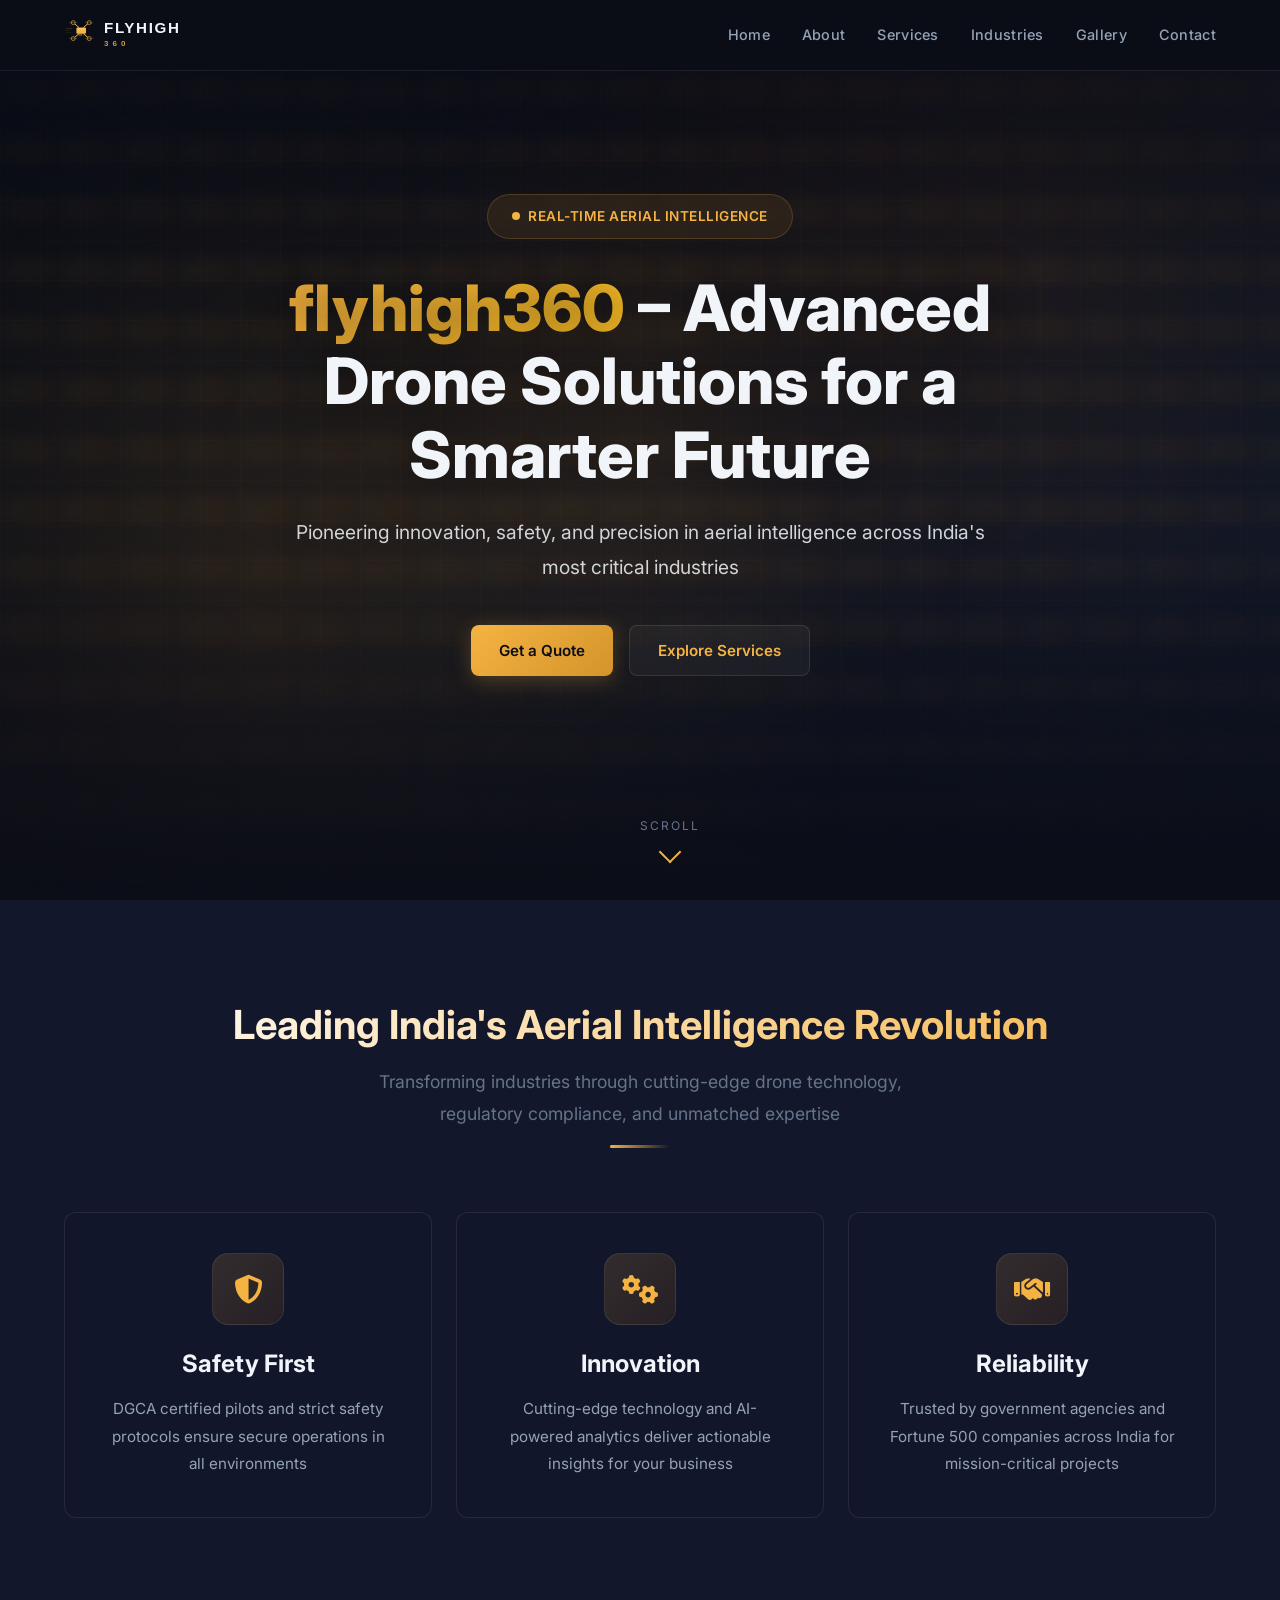
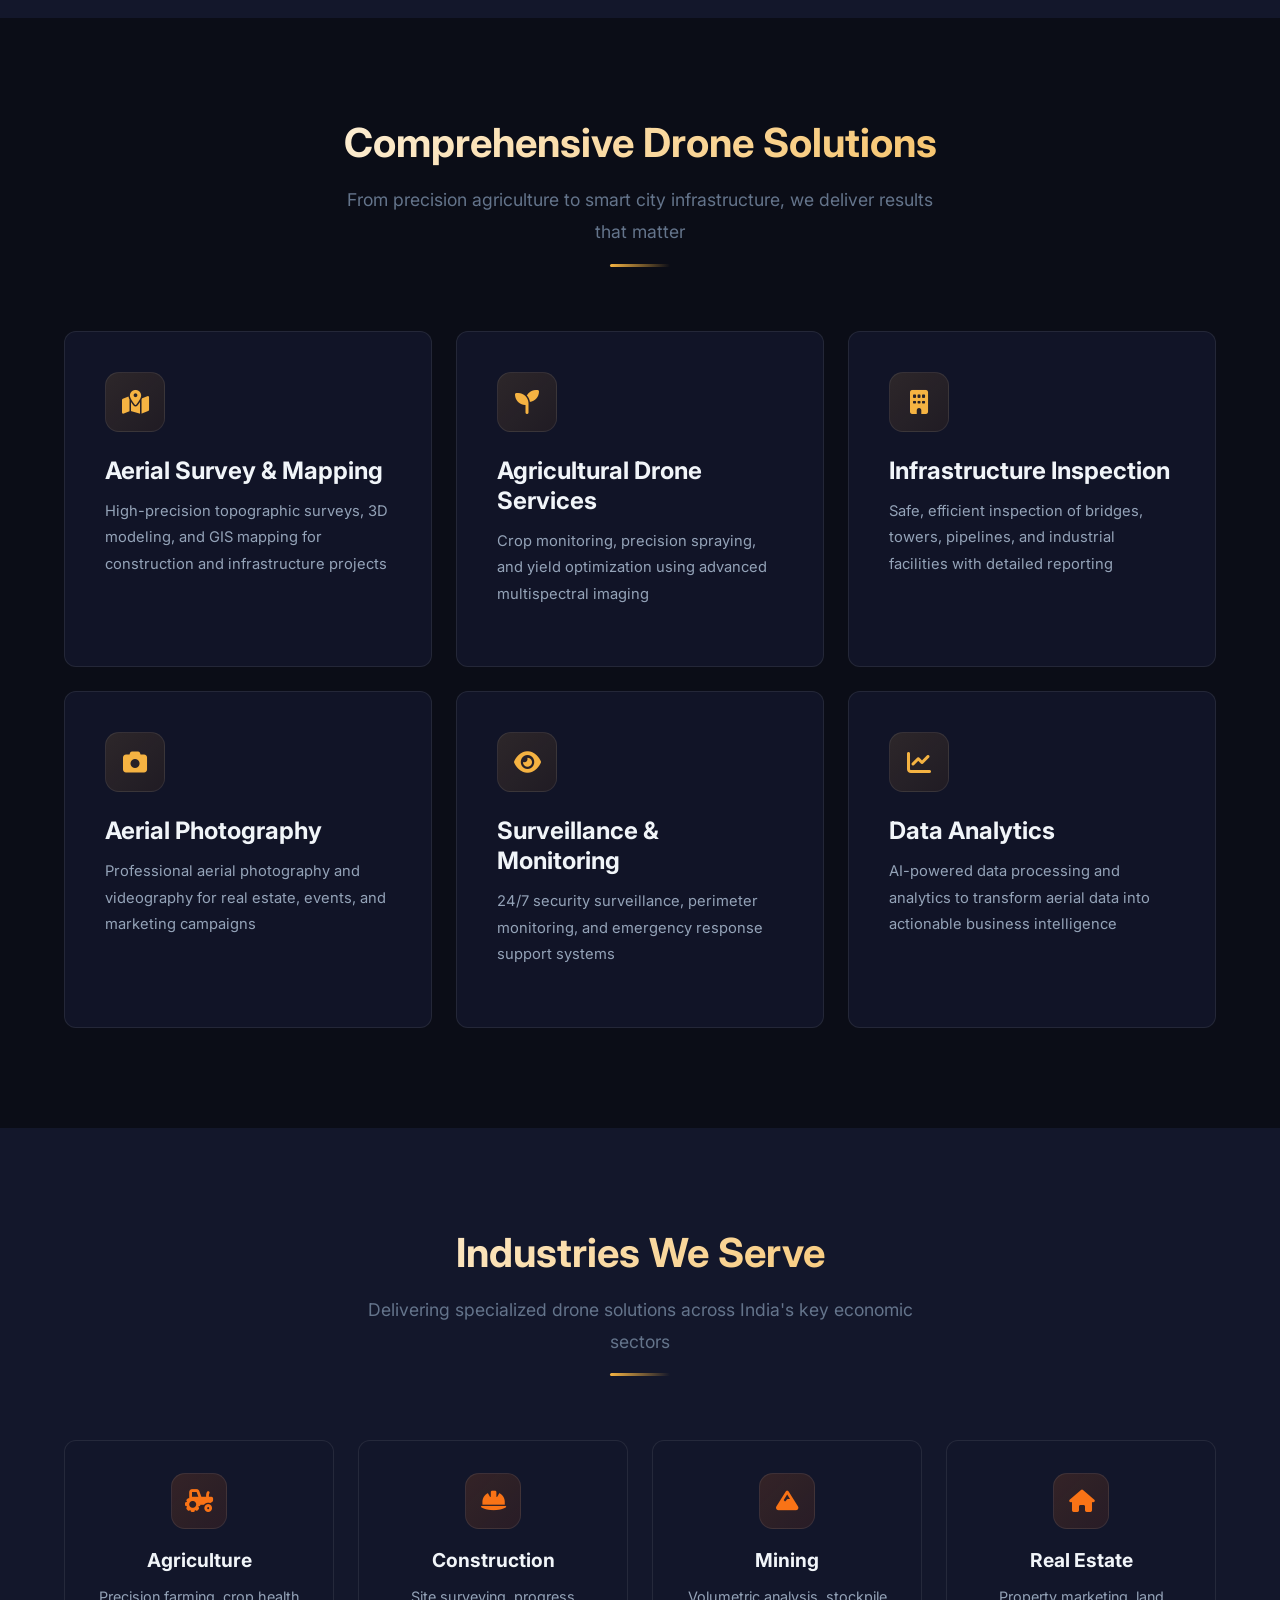
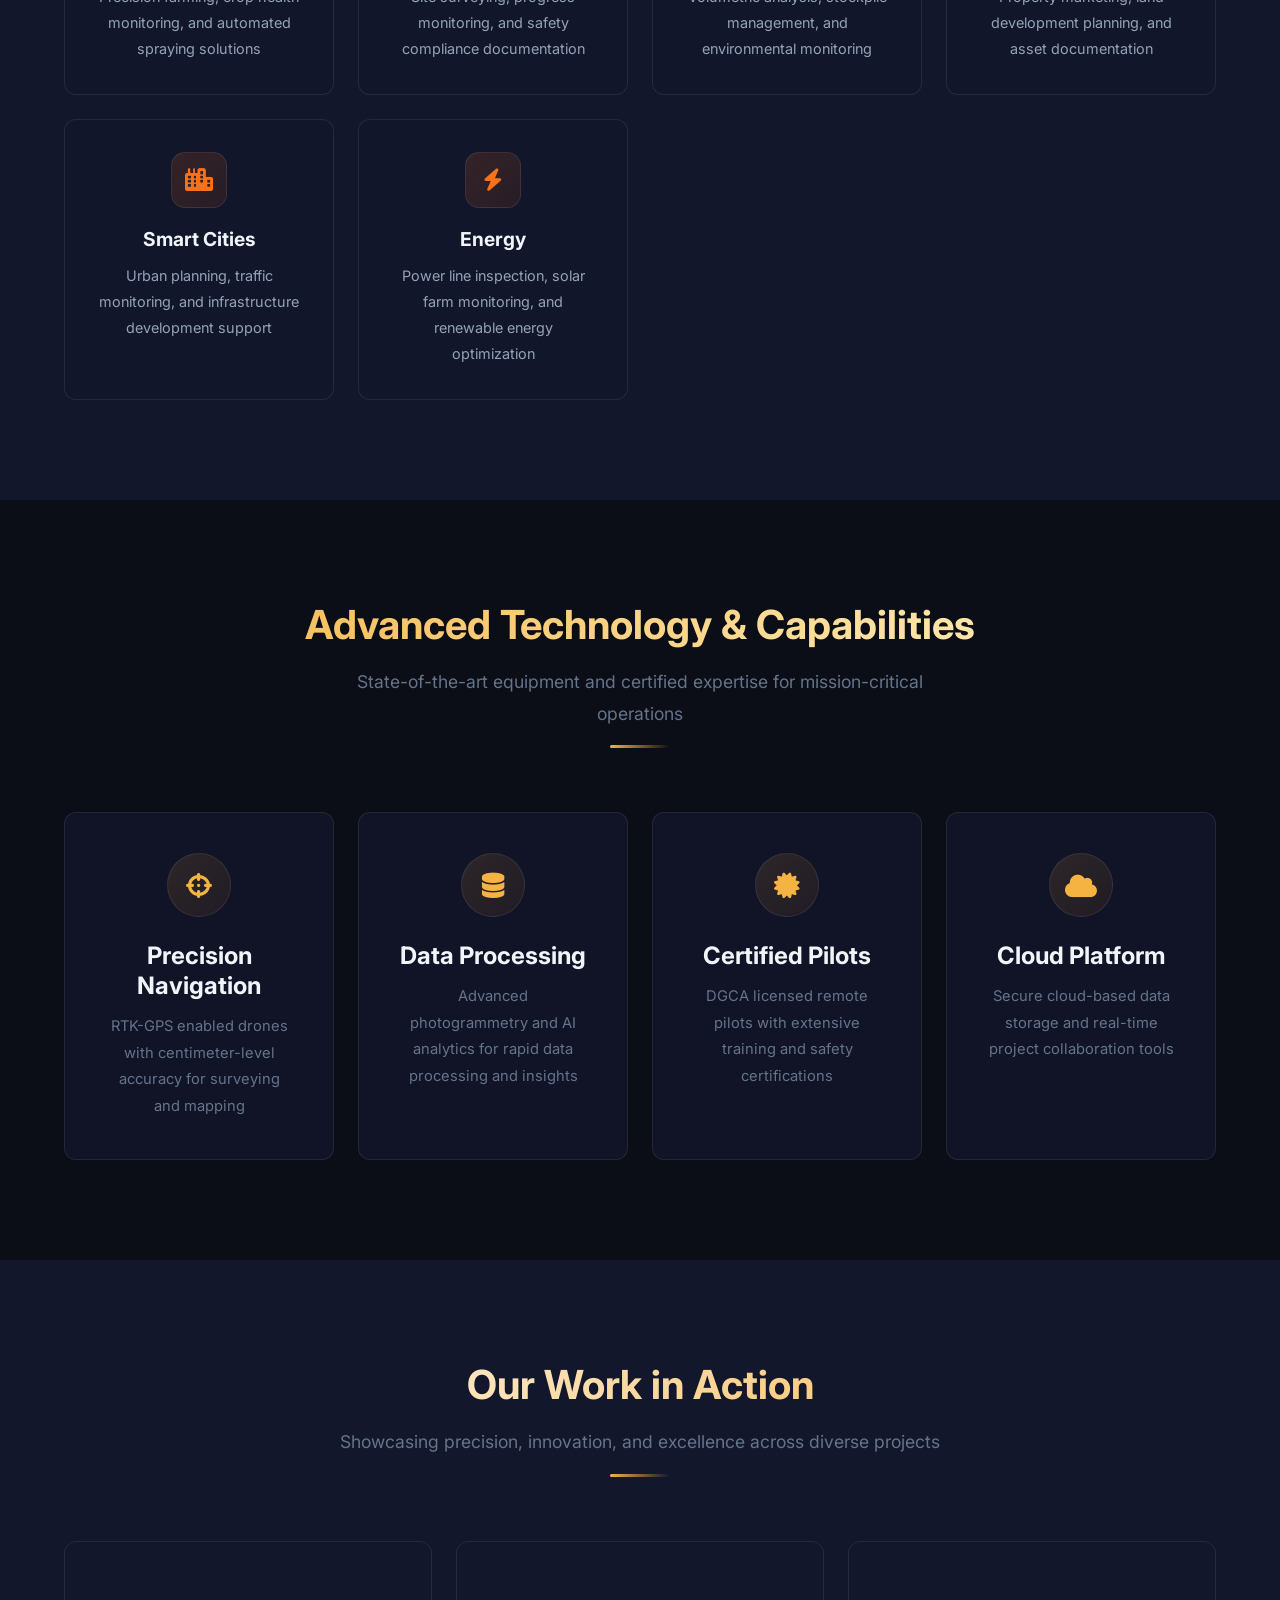
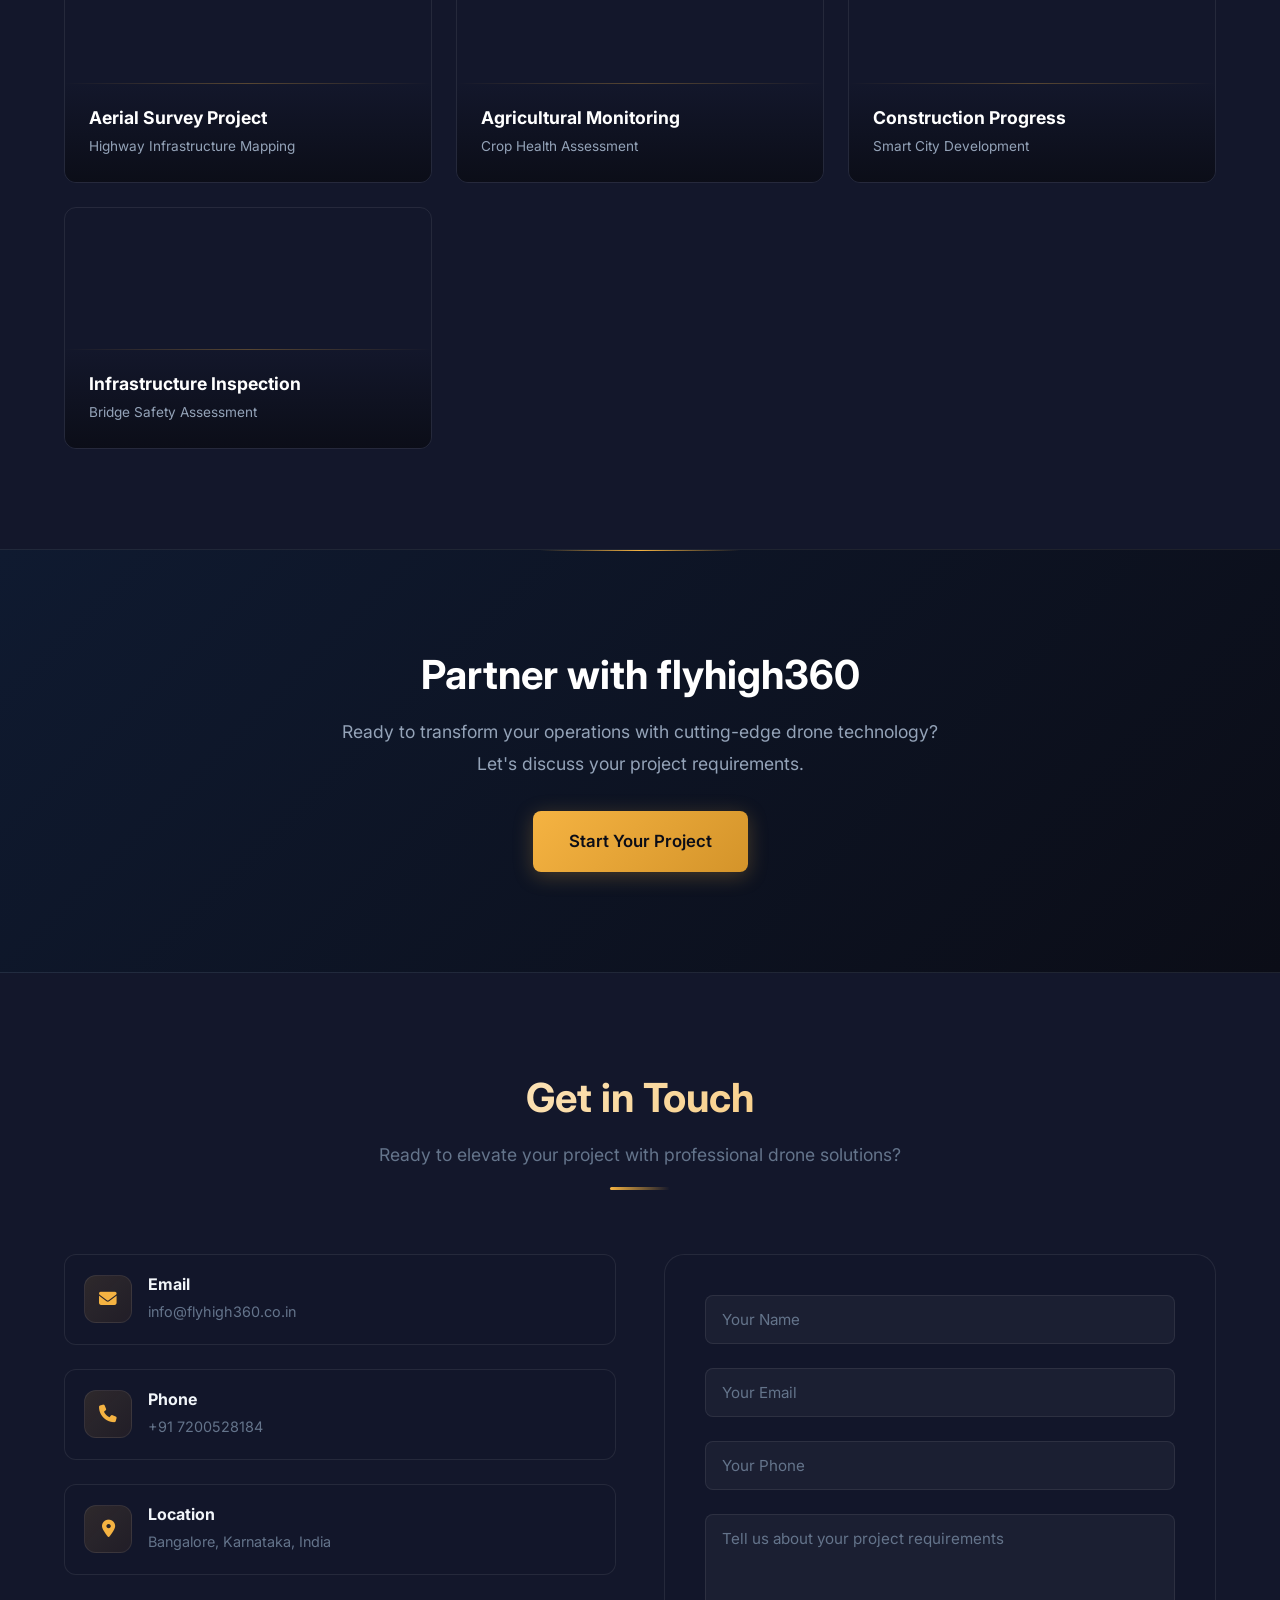
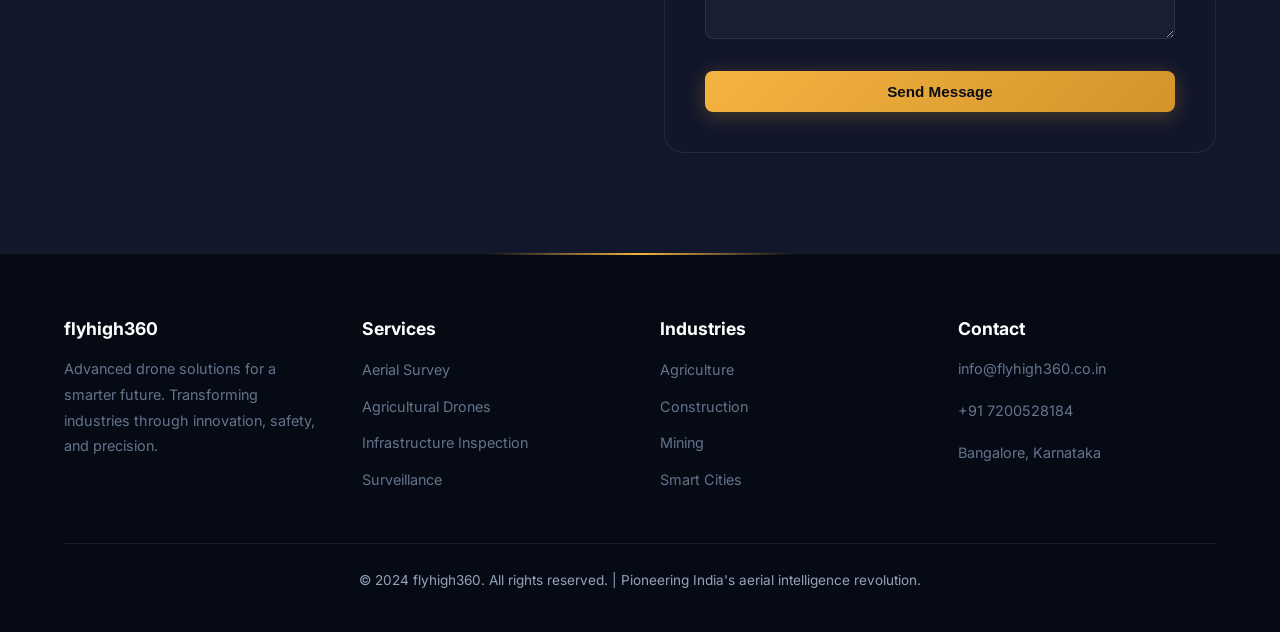
==== commit 164435a3: "Switch video to CDN, add gitignore" ====
--- a/index.html
+++ b/index.html
@@ -50,7 +50,7 @@
     <section id="home" class="hero">
         <div class="hero-bg-gradient"></div>
         <video class="hero-video-bg" autoplay muted loop playsinline poster="https://assets.mixkit.co/videos/623/623-thumb-720-1.jpg">
-            <source src="videos/mixkit-drone-propellers-in-motion-623-4k.mp4" type="video/mp4">
+            <source src="https://assets.mixkit.co/videos/623/623-1080.mp4" type="video/mp4">
         </video>
         <div class="hero-glow"></div>
         <div class="hero-overlay"></div>
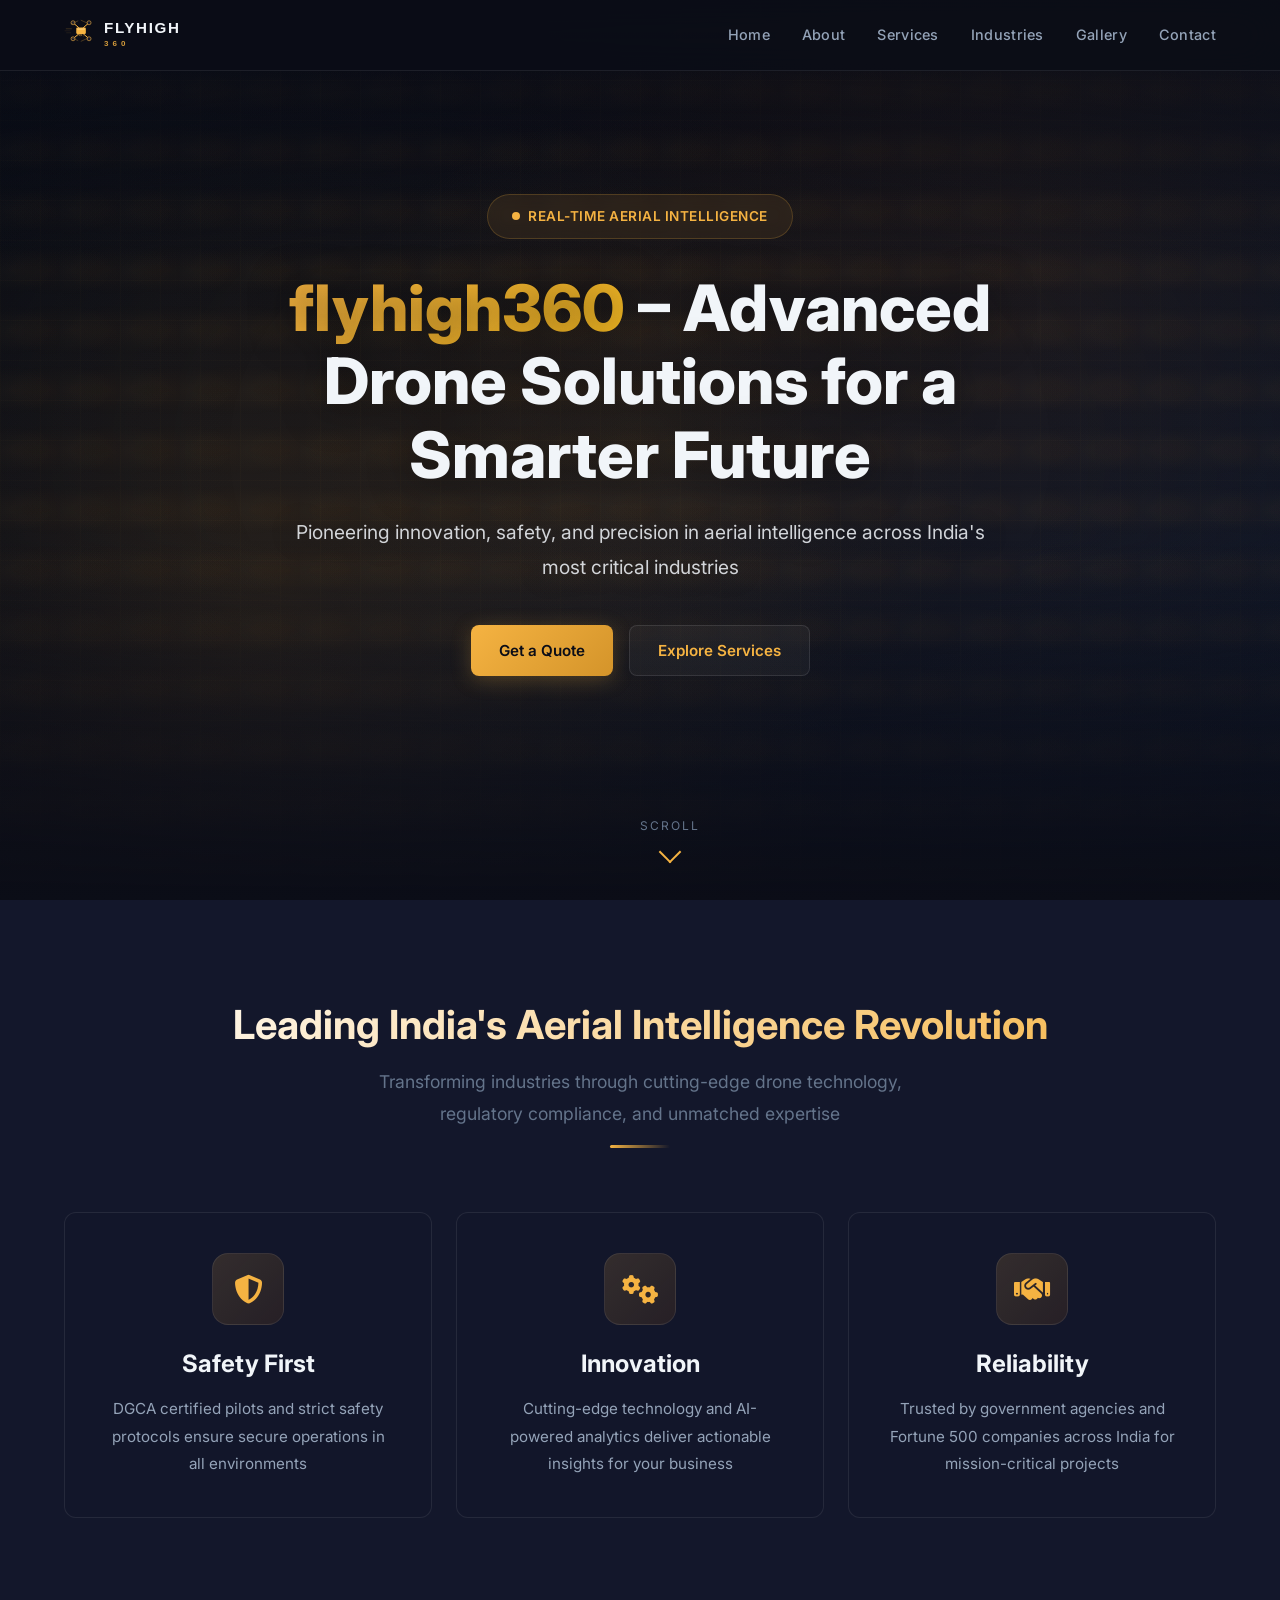
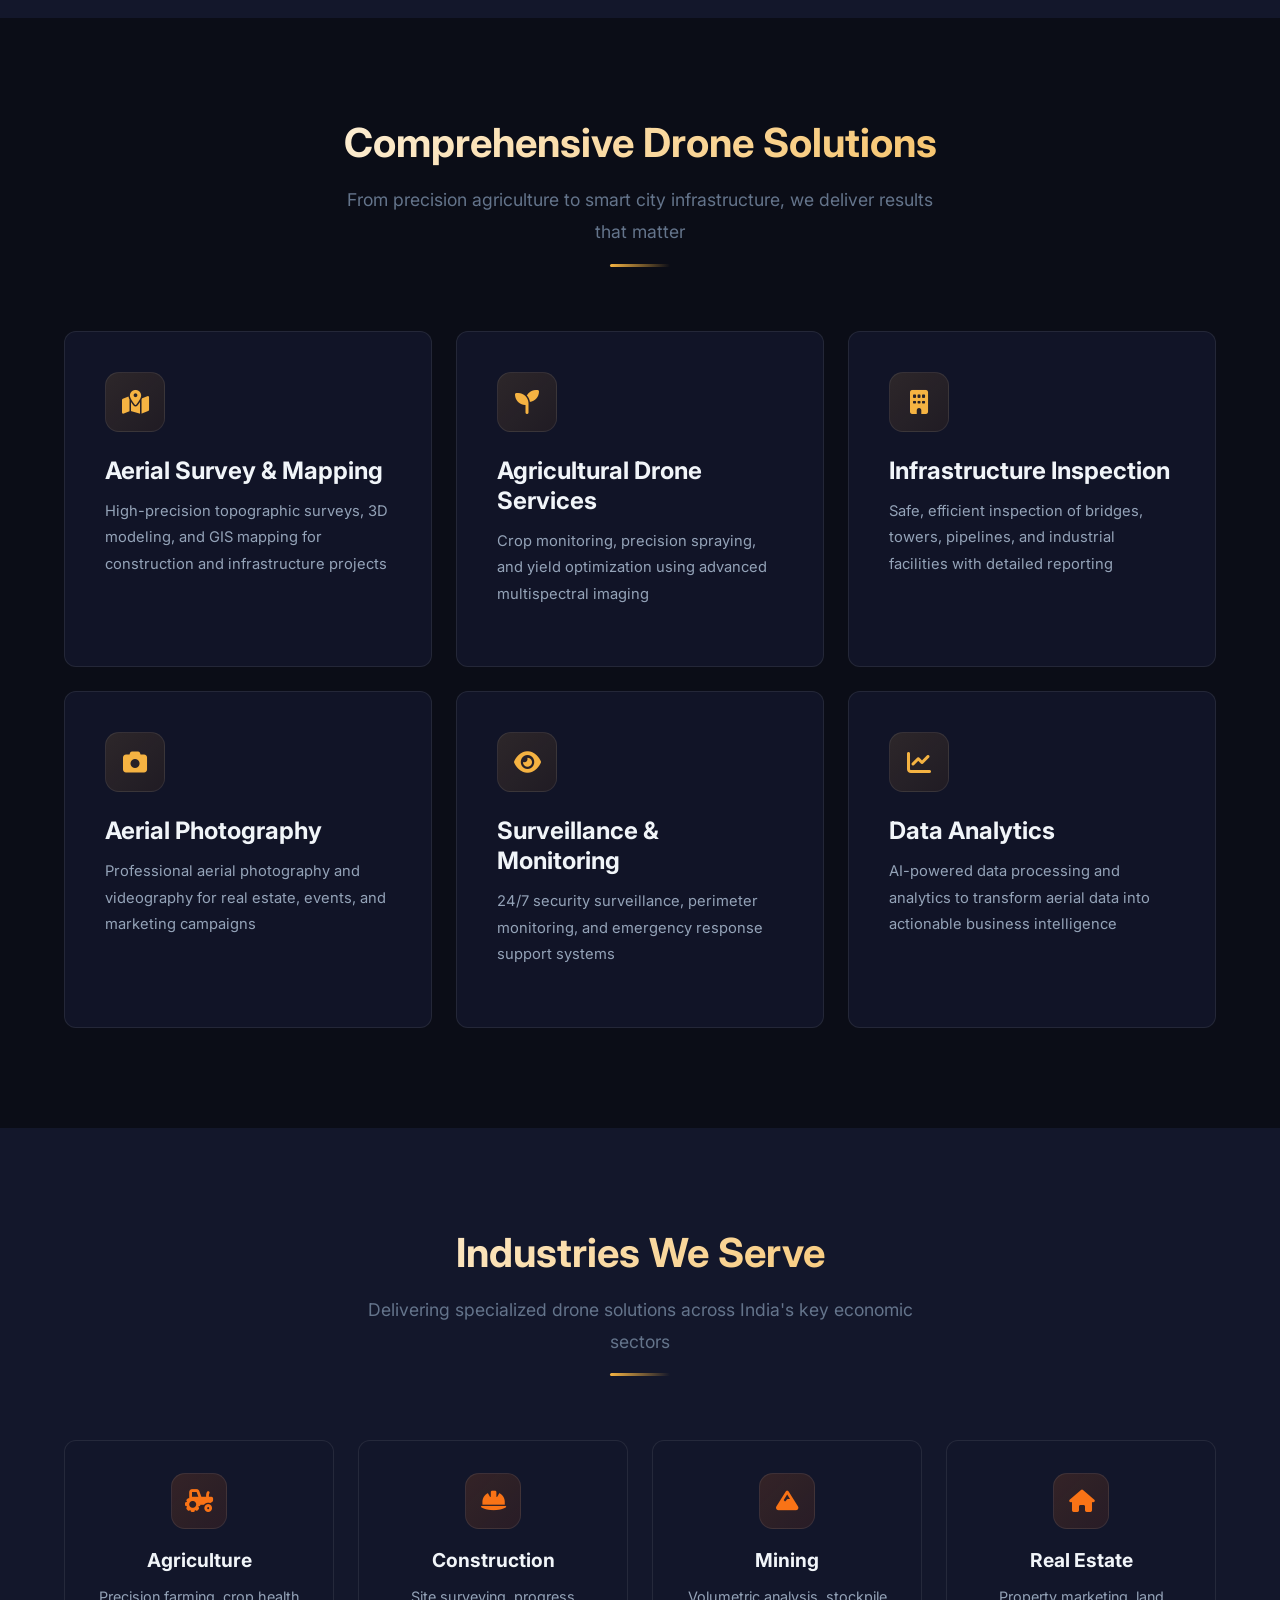
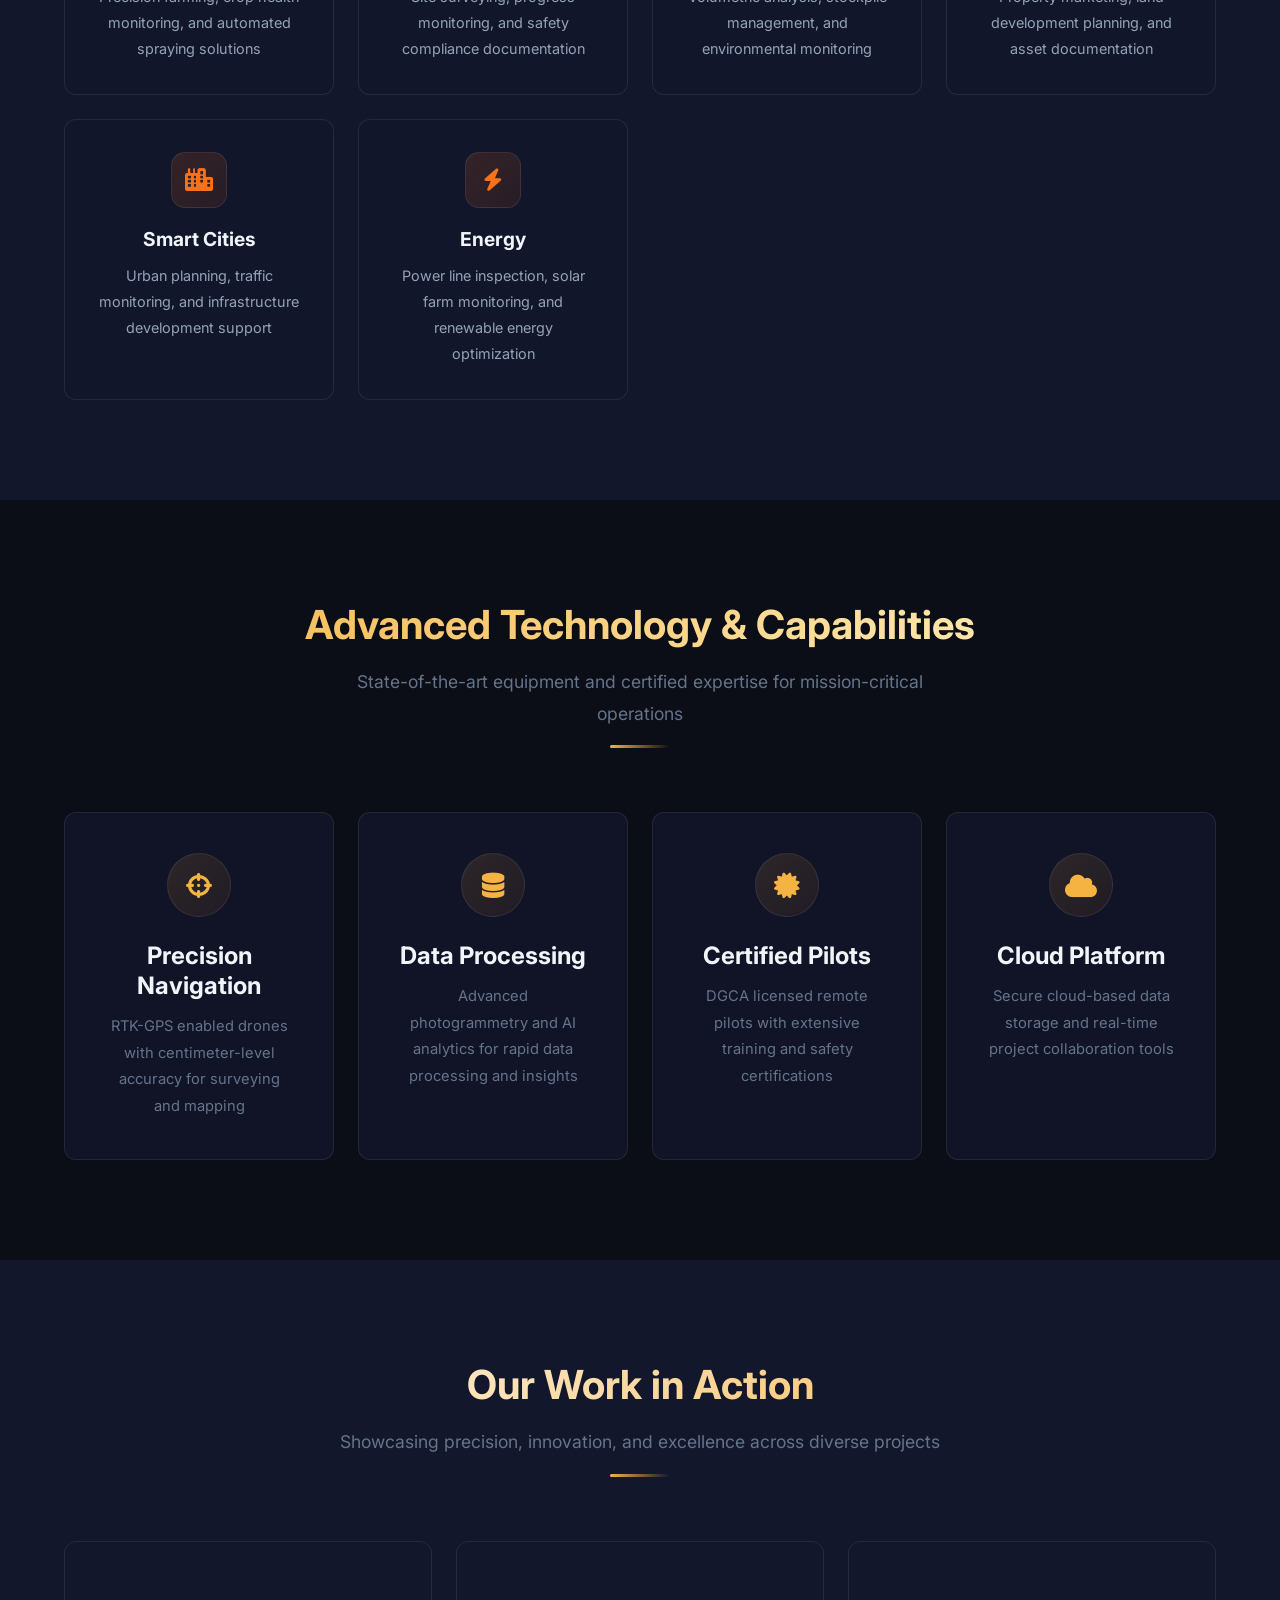
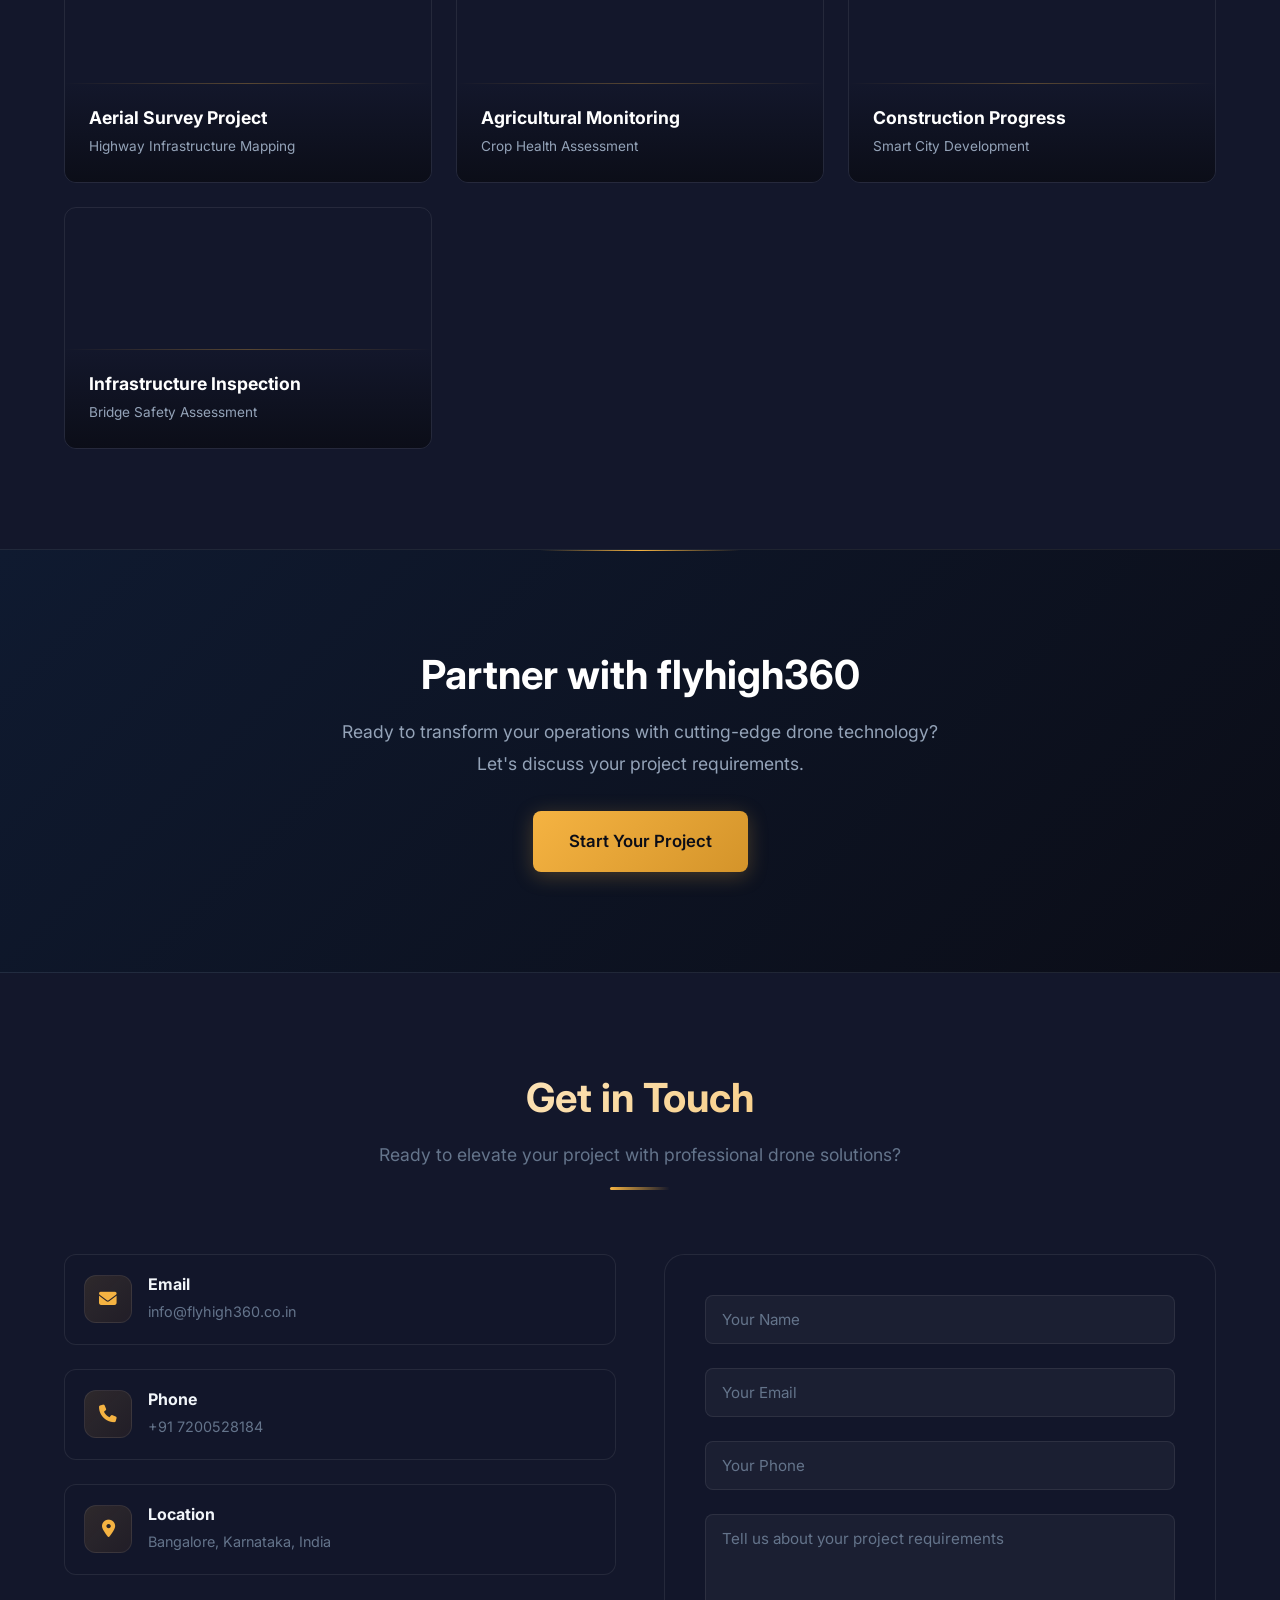
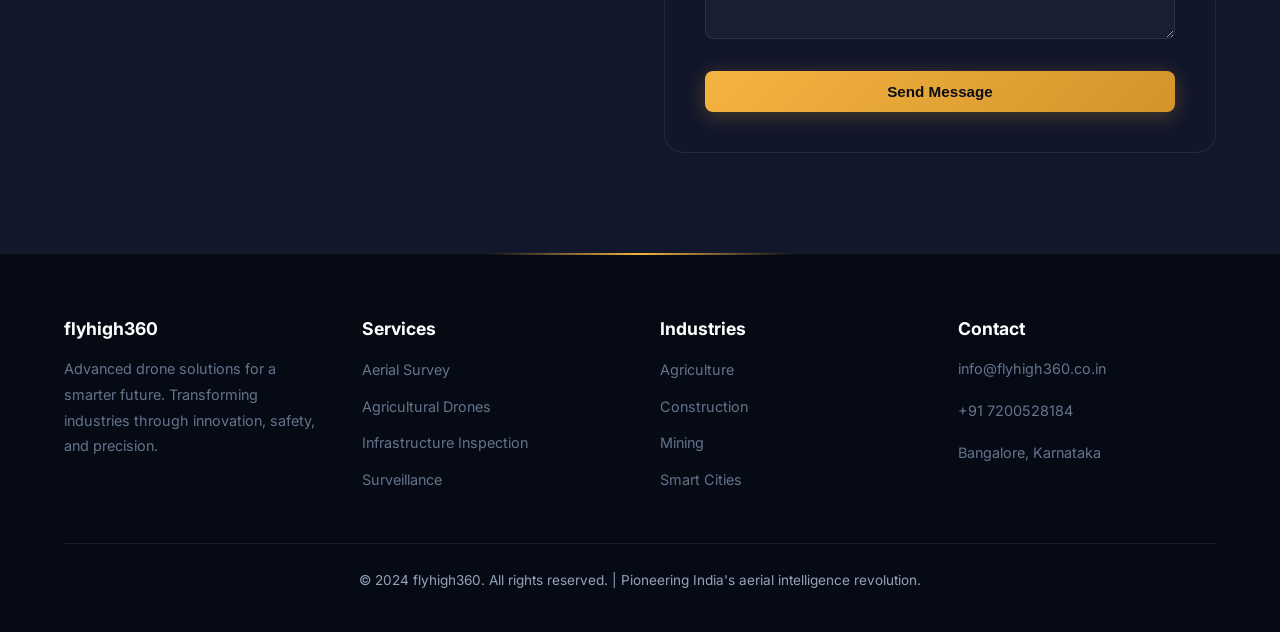
==== commit 47aa7f07: "Use local 4K video with Git LFS" ====
--- a/index.html
+++ b/index.html
@@ -50,7 +50,7 @@
     <section id="home" class="hero">
         <div class="hero-bg-gradient"></div>
         <video class="hero-video-bg" autoplay muted loop playsinline poster="https://assets.mixkit.co/videos/623/623-thumb-720-1.jpg">
-            <source src="https://assets.mixkit.co/videos/623/623-1080.mp4" type="video/mp4">
+            <source src="videos/mixkit-drone-propellers-in-motion-623-4k.mp4" type="video/mp4">
         </video>
         <div class="hero-glow"></div>
         <div class="hero-overlay"></div>
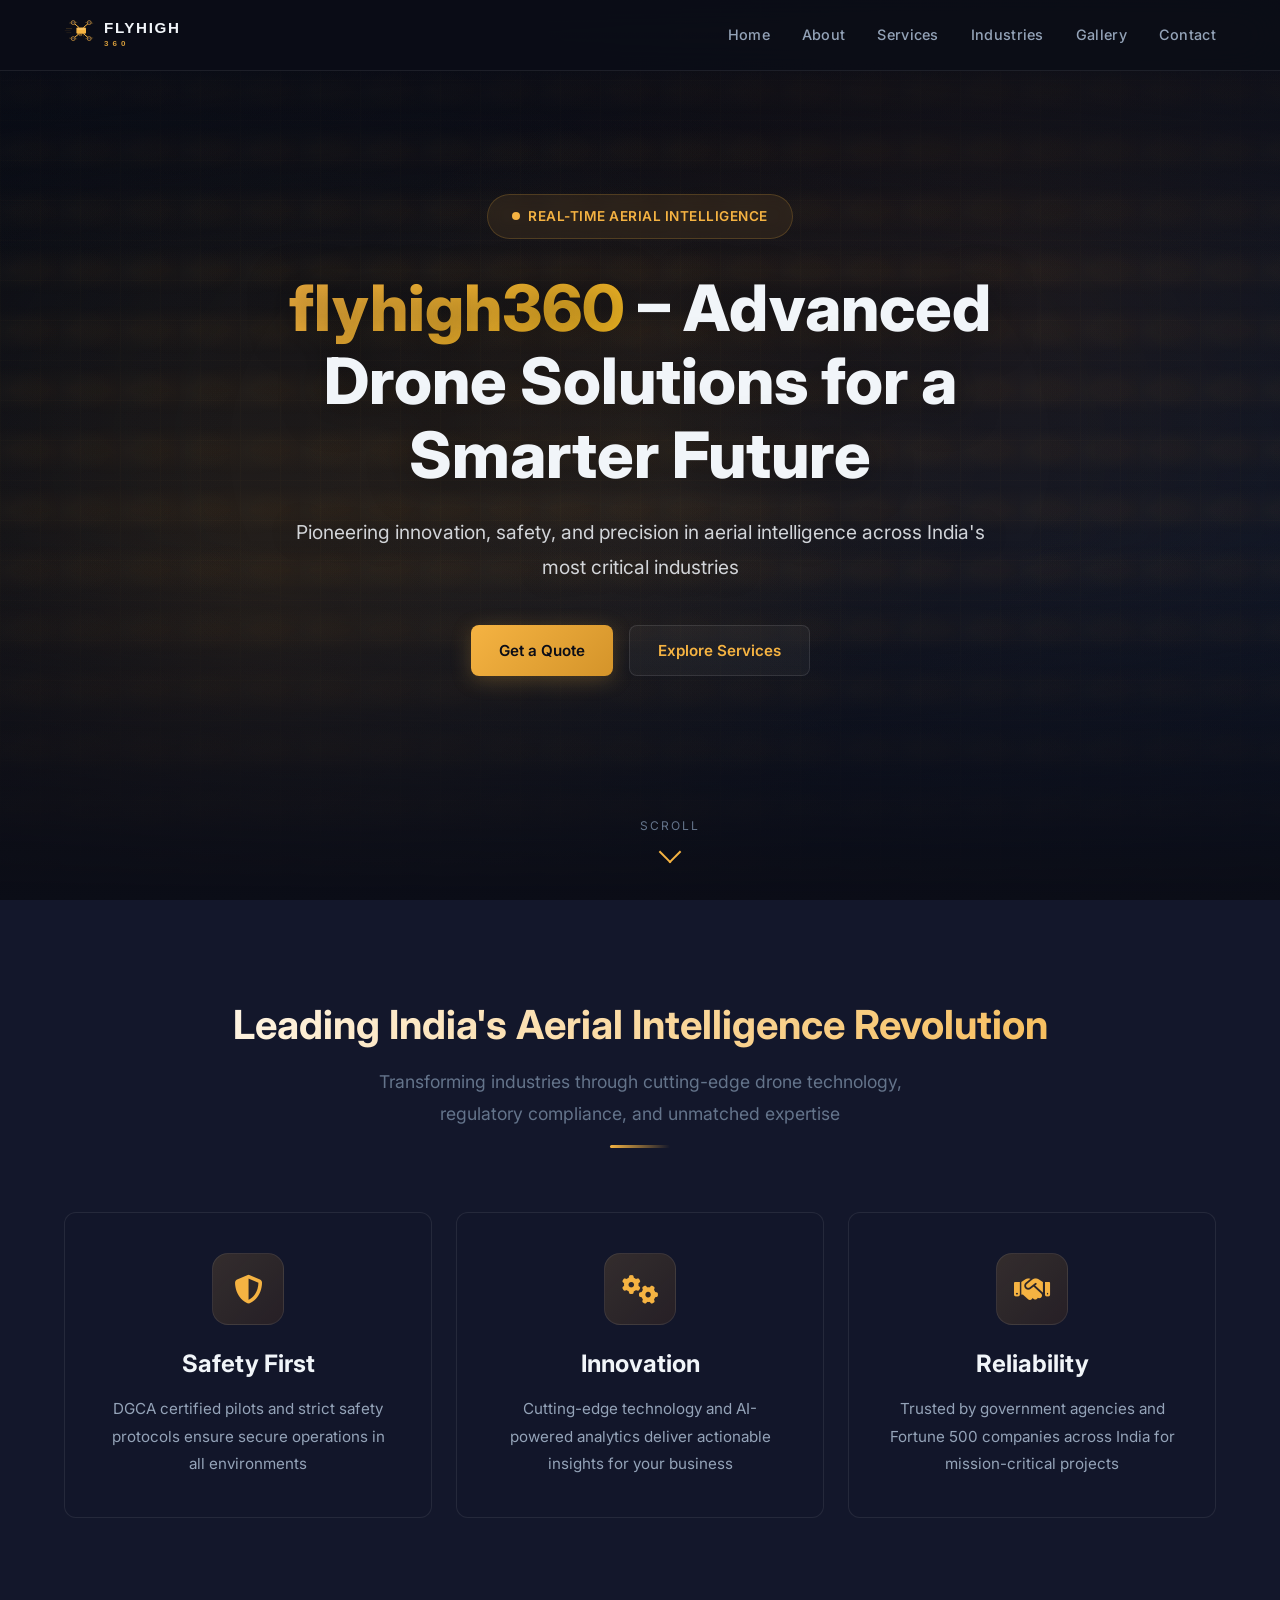
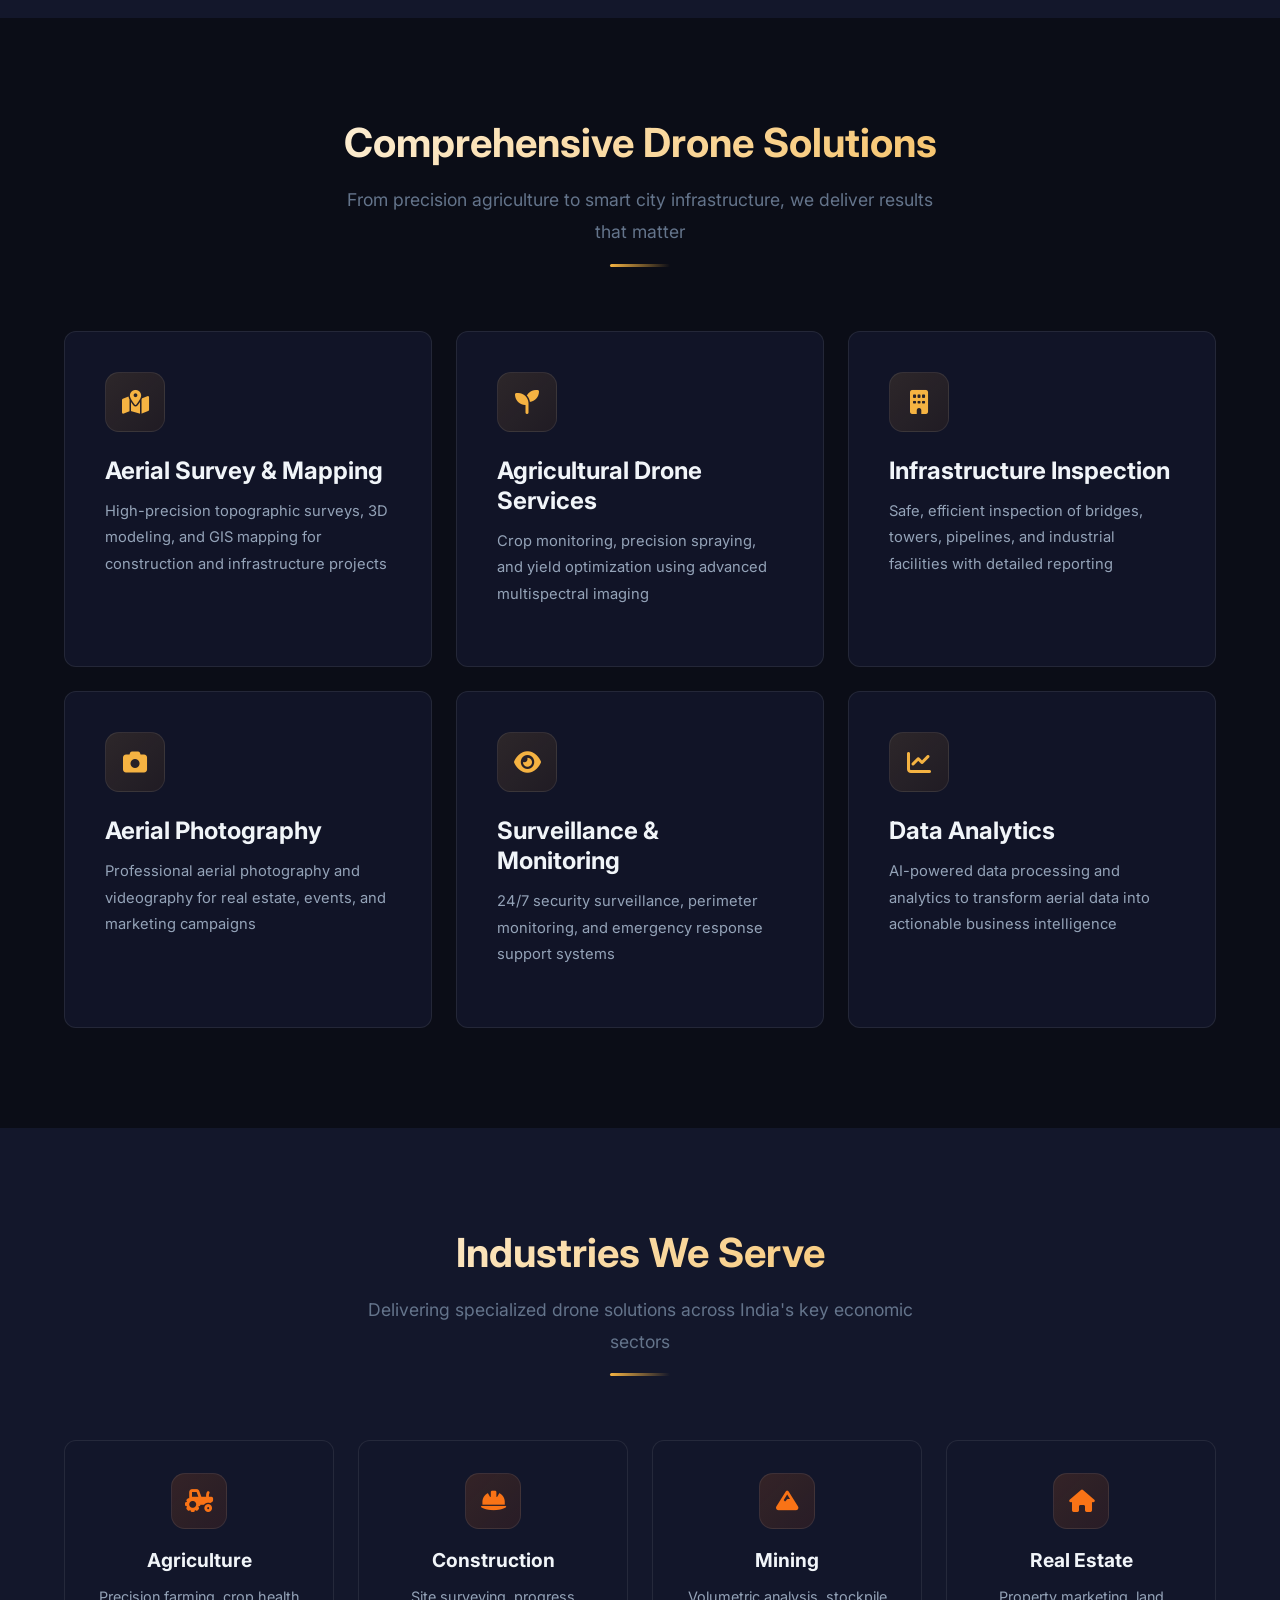
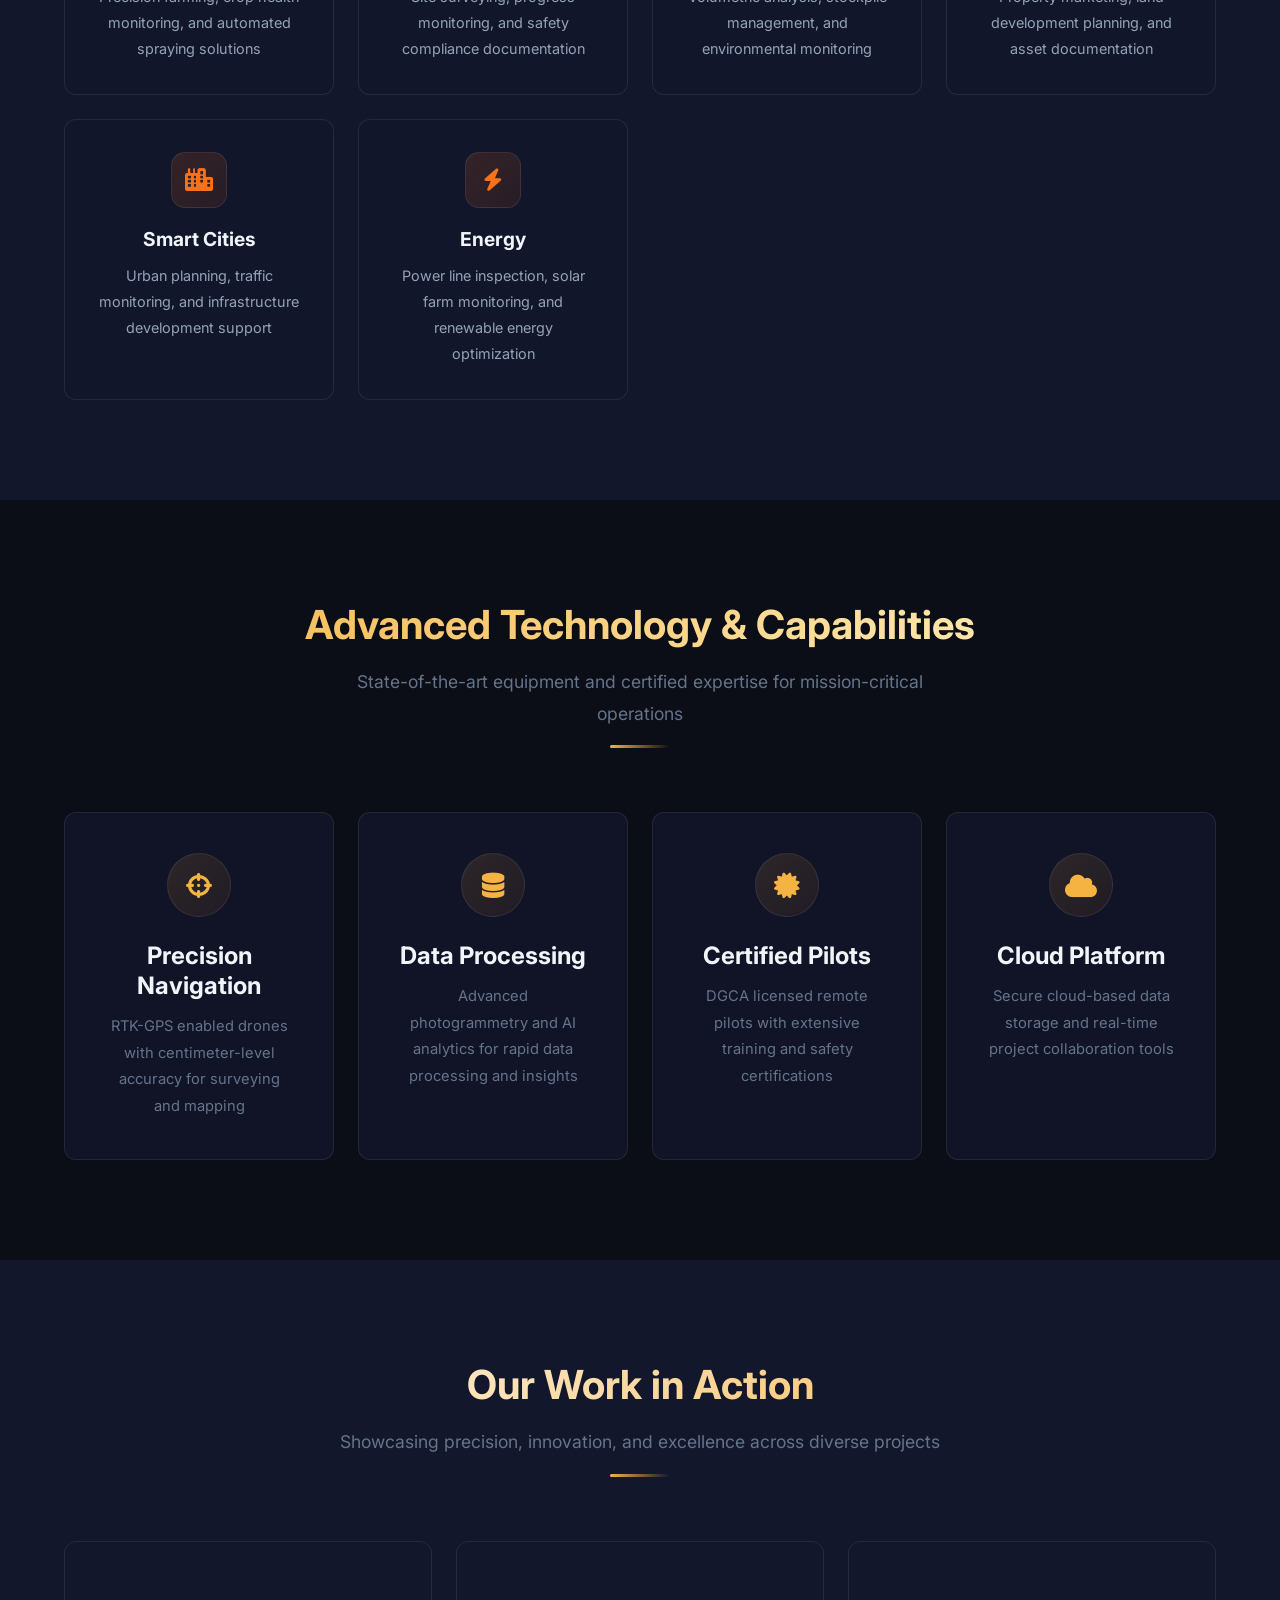
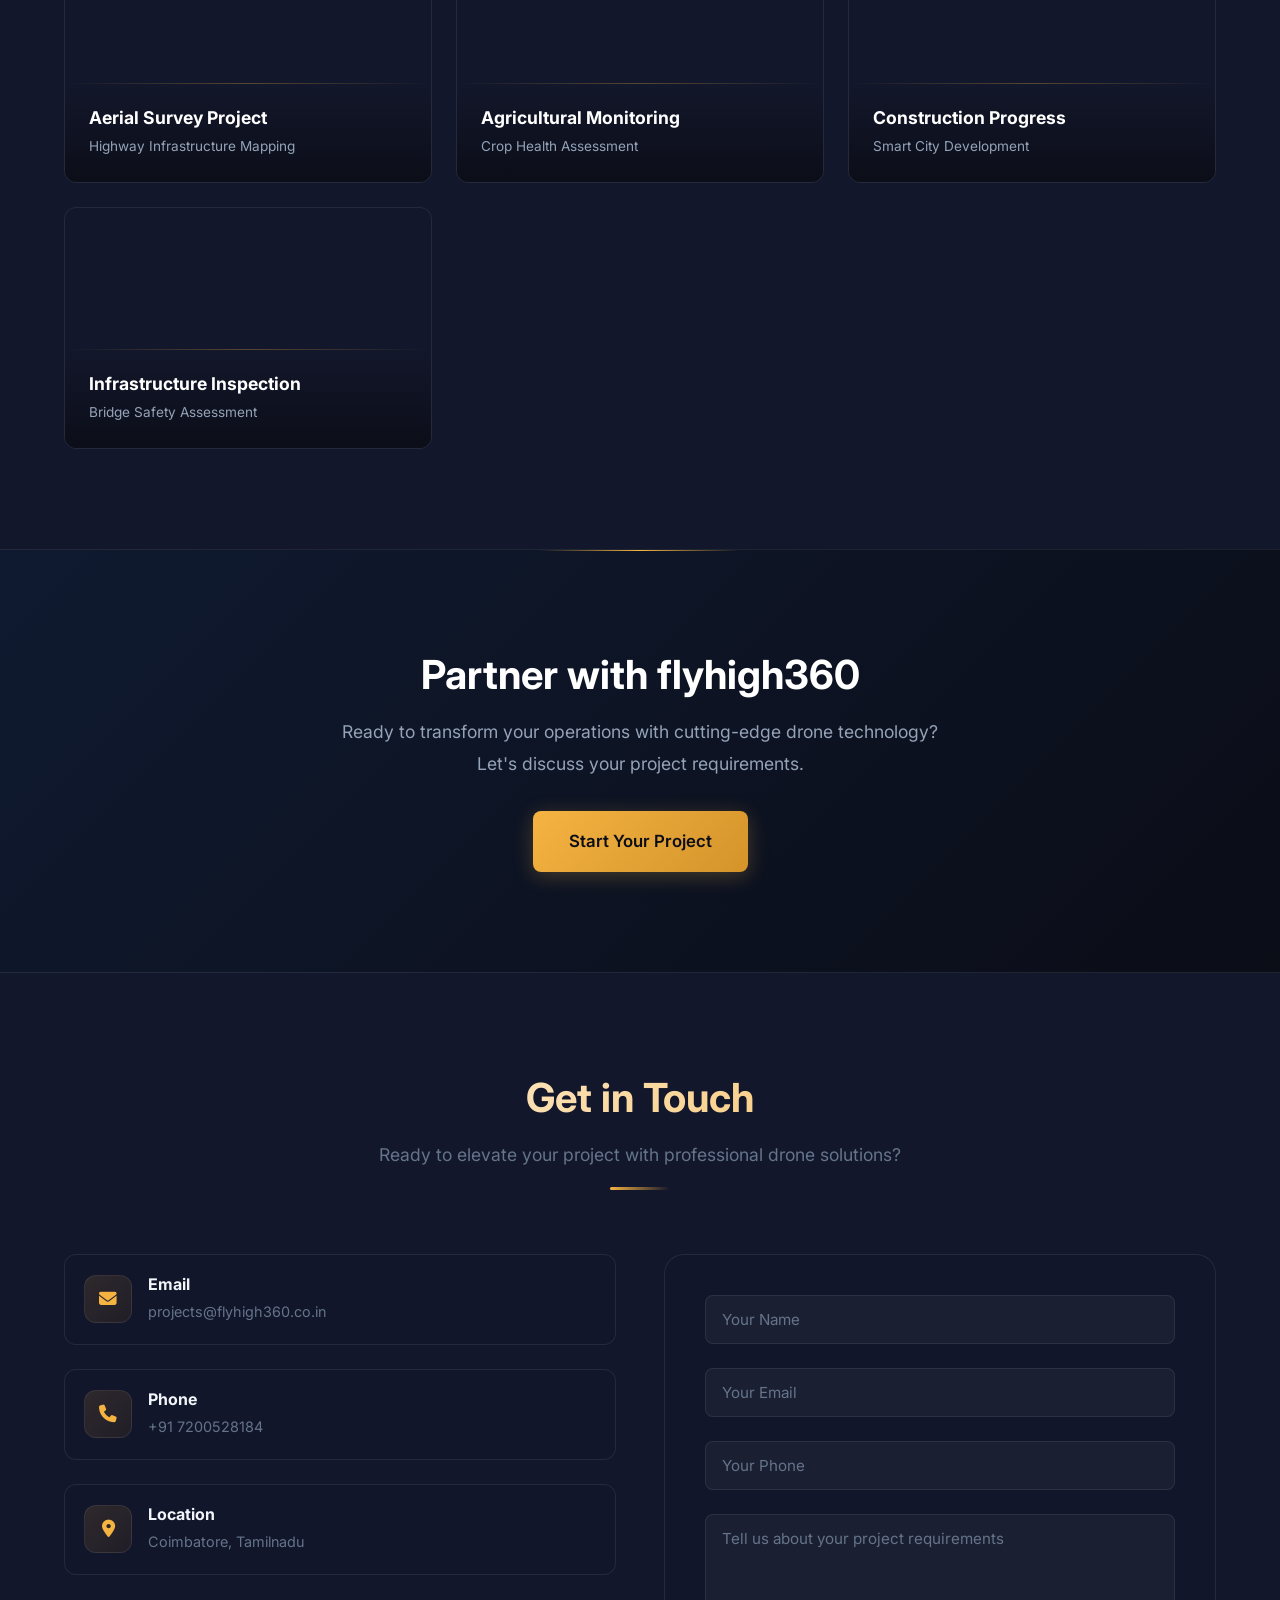
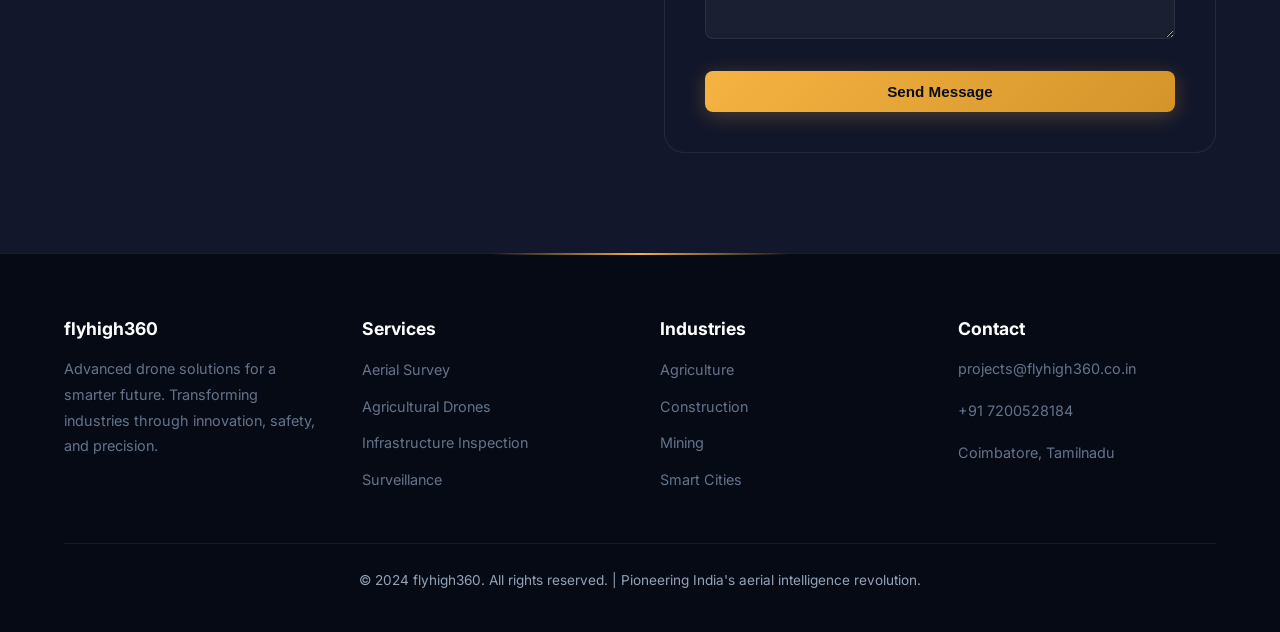
==== commit 81df4616: "Changes in the contact form" ====
--- a/index.html
+++ b/index.html
@@ -344,7 +344,7 @@
                         </div>
                         <div class="contact-details">
                             <h4>Email</h4>
-                            <p>info@flyhigh360.co.in</p>
+                            <p>projects@flyhigh360.co.in</p>
                         </div>
                     </div>
                     <div class="contact-item">
@@ -362,7 +362,7 @@
                         </div>
                         <div class="contact-details">
                             <h4>Location</h4>
-                            <p>Bangalore, Karnataka, India</p>
+                            <p>Coimbatore, Tamilnadu</p>
                         </div>
                     </div>
                 </div>
@@ -413,9 +413,9 @@
                 </div>
                 <div class="footer-section">
                     <h4>Contact</h4>
-                    <p>info@flyhigh360.co.in</p>
+                    <p>projects@flyhigh360.co.in</p>
                     <p>+91 7200528184</p>
-                    <p>Bangalore, Karnataka</p>
+                    <p>Coimbatore, Tamilnadu</p>
                 </div>
             </div>
             <div class="footer-bottom">
